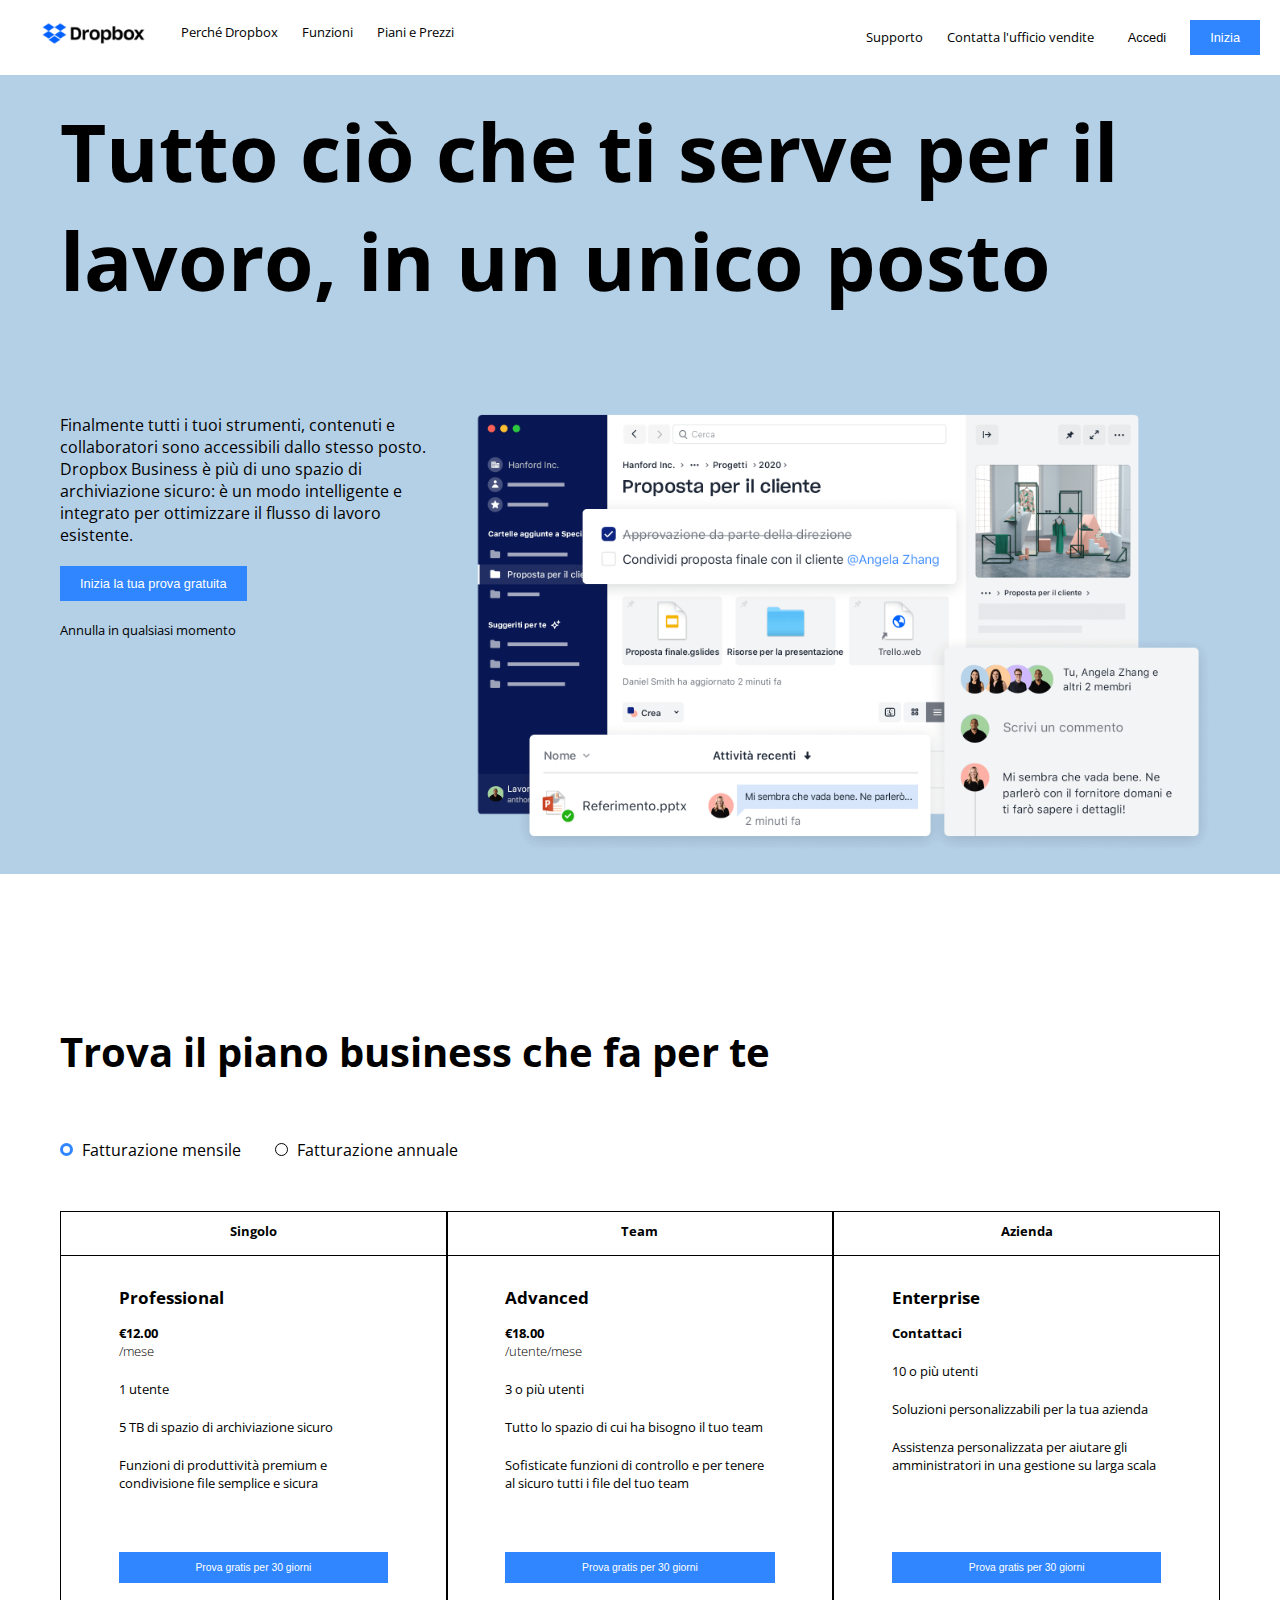
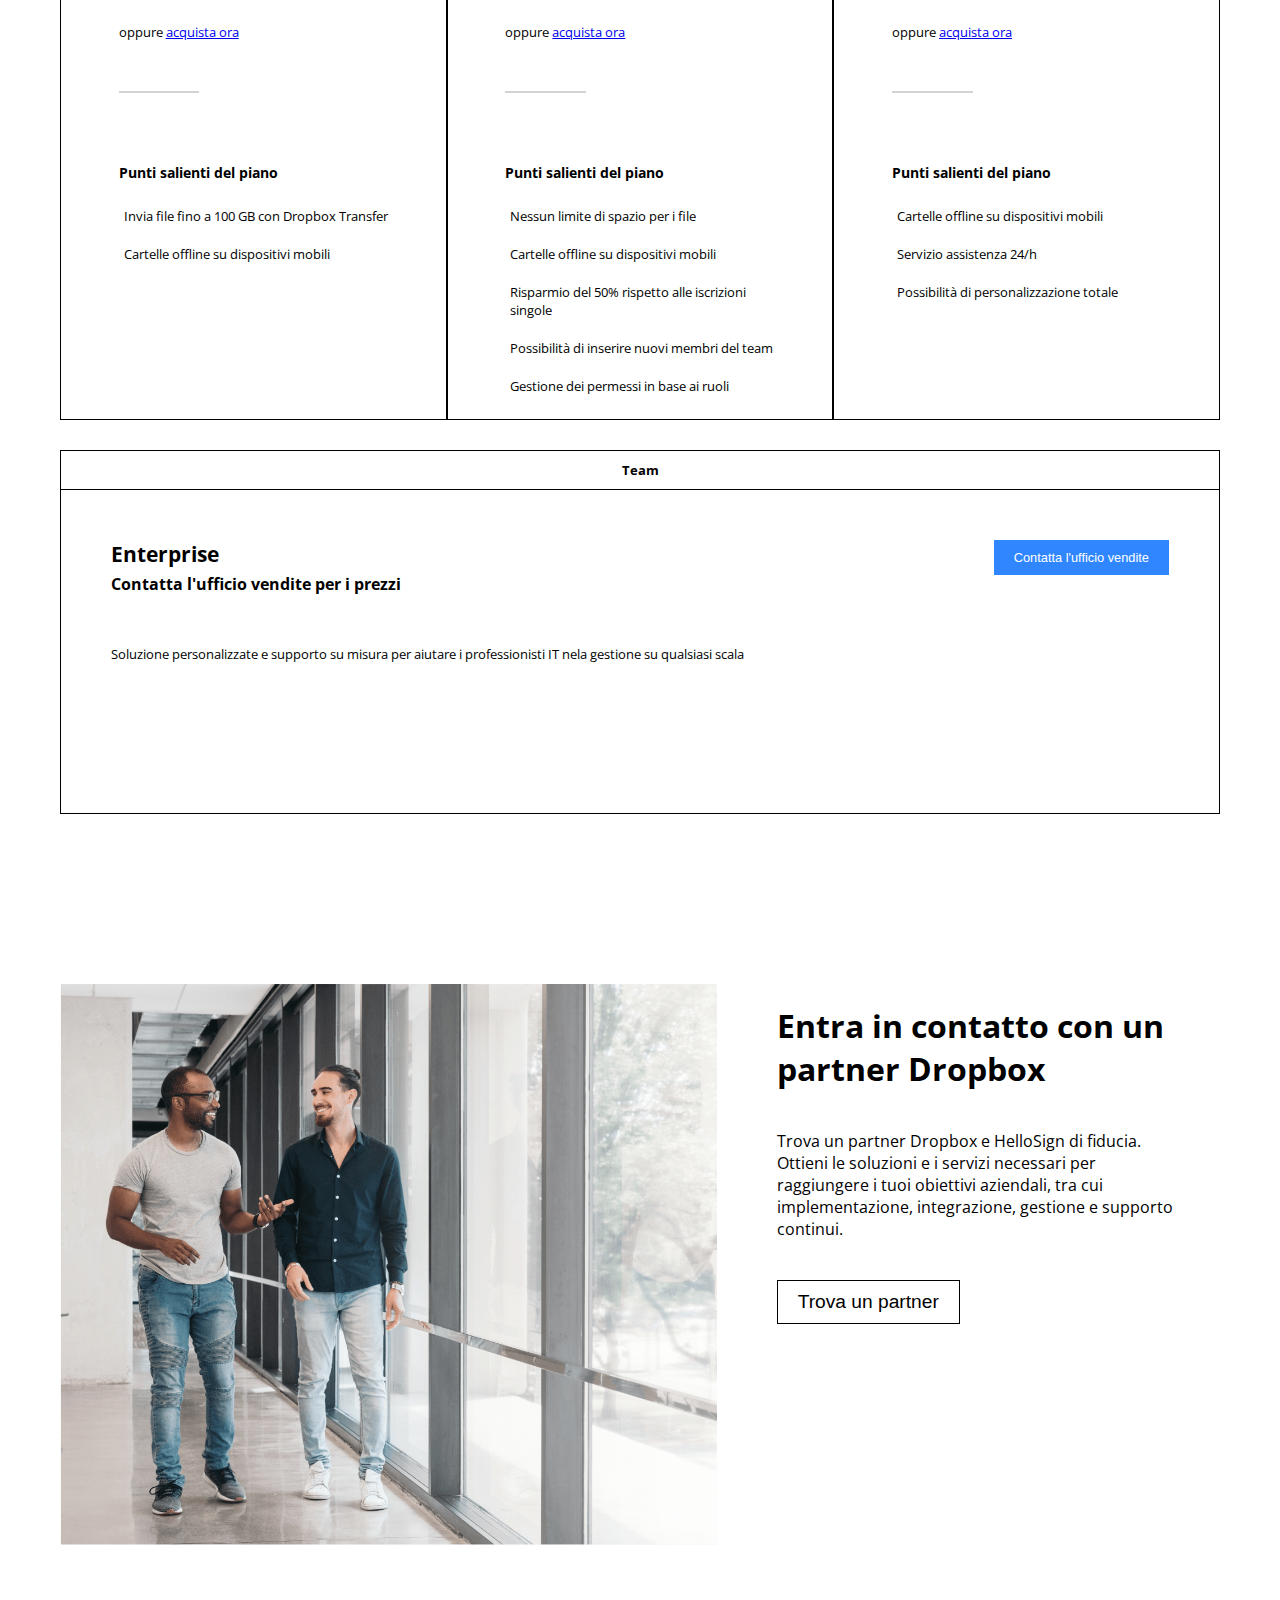
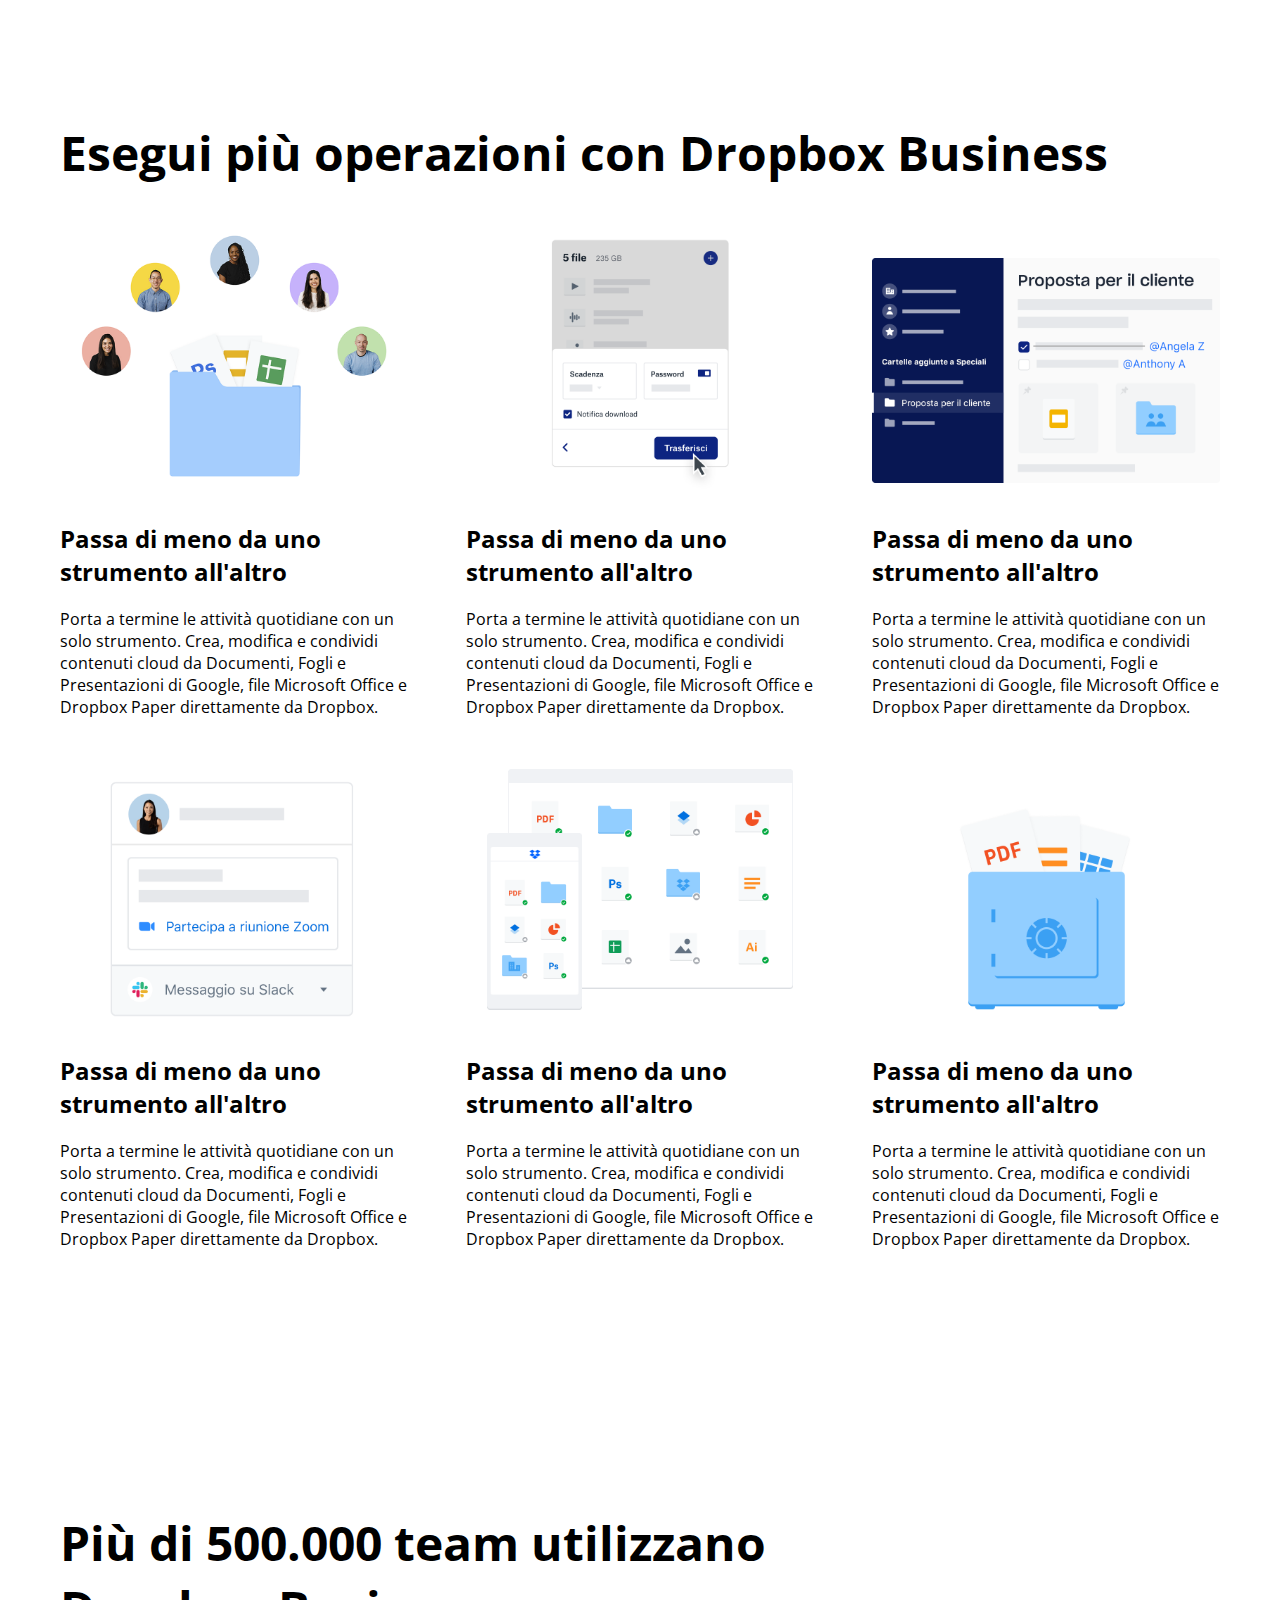
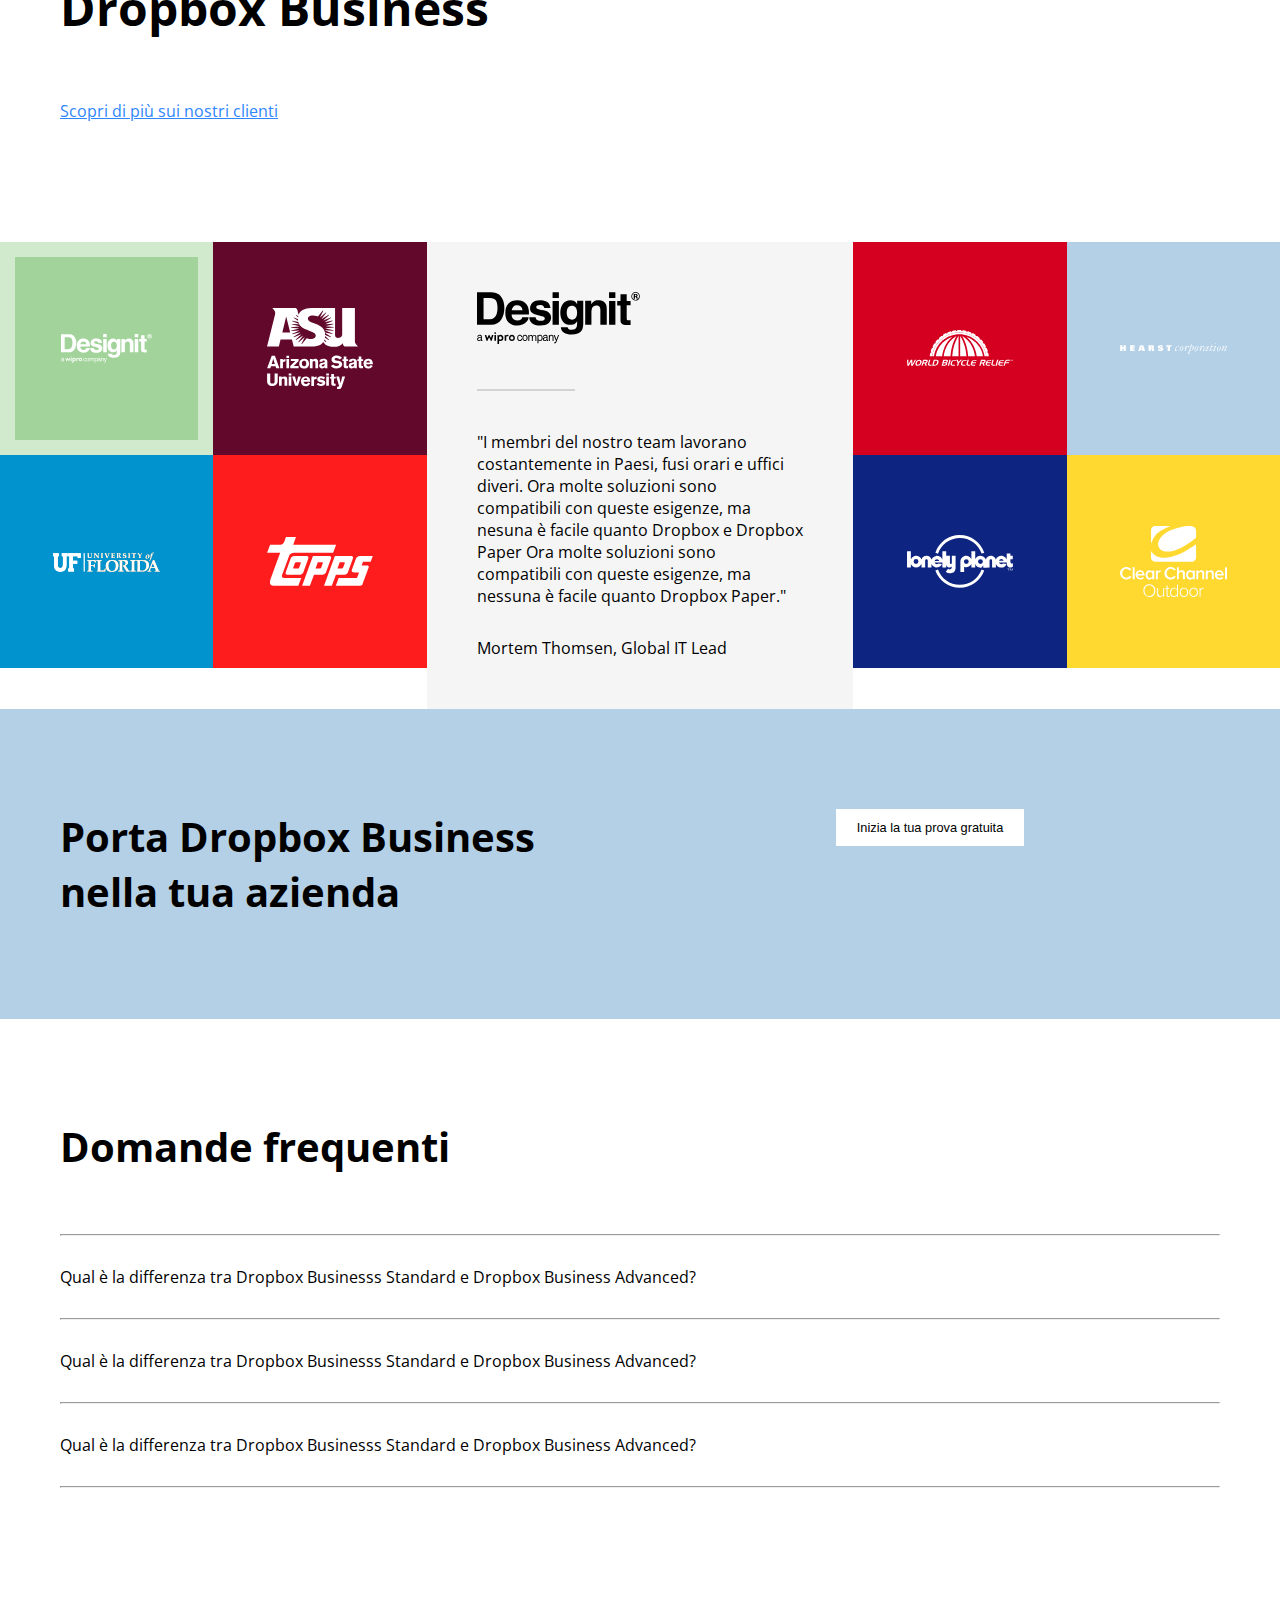
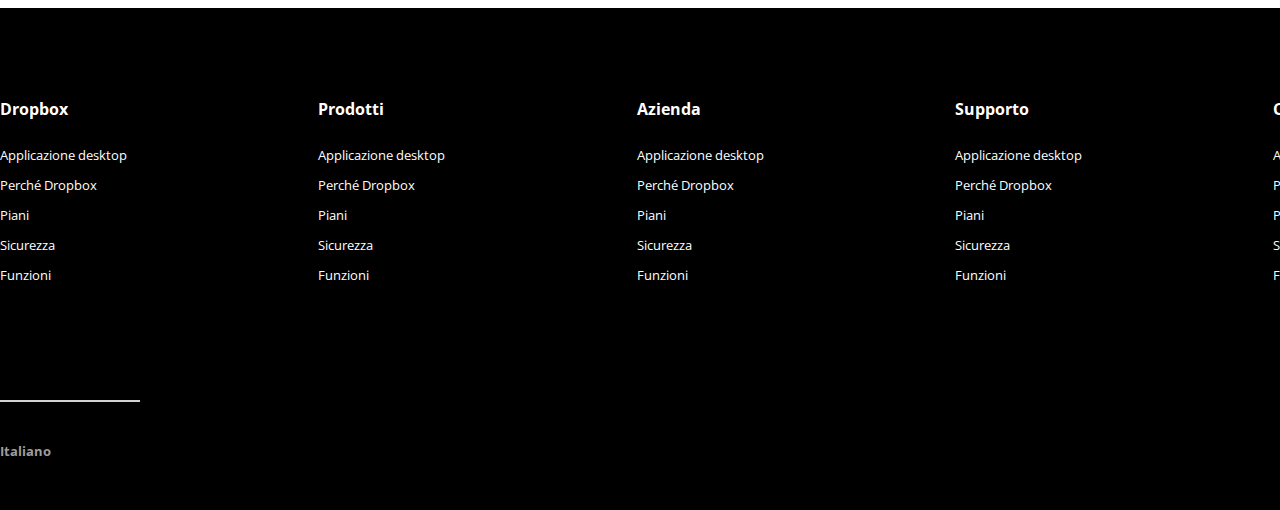
==== index.html @ 1307940e "Correzione 1" ====
<!DOCTYPE html>
<html lang="en">
    <head>
        <meta charset="UTF-8">
        <meta http-equiv="X-UA-Compatible" content="IE=edge">
        <meta name="viewport" content="width=device-width, initial-scale=1.0">
        <title>Dropbox</title>

        <!-- FONT -->
        <link rel="preconnect" href="https://fonts.googleapis.com">
        <link rel="preconnect" href="https://fonts.gstatic.com" crossorigin>
        <link href="https://fonts.googleapis.com/css2?family=Open+Sans:wght@300;400;500;600;700;800&display=swap" rel="stylesheet">
       
        <!-- CSS -->
        <link rel="stylesheet" href="https://cdnjs.cloudflare.com/ajax/libs/font-awesome/6.4.0/css/all.min.css" integrity="sha512-iecdLmaskl7CVkqkXNQ/ZH/XLlvWZOJyj7Yy7tcenmpD1ypASozpmT/E0iPtmFIB46ZmdtAc9eNBvH0H/ZpiBw==" crossorigin="anonymous" referrerpolicy="no-referrer" />
        <link rel="stylesheet" href="css/style.css"> 
        
    </head>

    <body>
        
        <!-- HEADER -->

        <header>

                <div class="my-row">

                    <!-- HEADER FIRST COLUMN -->

                    <div class="col-6">

                        <nav>

                            <ul>

                                <li>

                                    <a href="#">
                                        <img src="img/logo-small.png" alt="Dropbox" id="logo">
                                    </a>

                                </li>

                                <li>

                                    <a href="#">
                                        Perché Dropbox
                                    </a>

                                </li>

                                <li>

                                    <a href="#">
                                        Funzioni
                                    </a>

                                </li>

                                <li>

                                    <a href="#">
                                        Piani e Prezzi
                                    </a>

                                </li>

                            </ul>

                        </nav>

                    </div>

                    <!-- HEADER SECOND COLUMN -->

                    <div class="col-6">

                        <ul>

                            <li>
                                
                                <a href="#">
                                    Supporto
                                </a>

                            </li>

                            <li>

                                <a href="#">
                                    Contatta l'ufficio vendite
                                </a>

                             </li>
                            
                        </ul>

                        <button class="button-white">
                            Accedi
                        </button>

                        <button class="button">
                            Inizia
                        </button>

                    </div>

                </div>

         
        </header>

        <!-- MAIN -->

        <main>

            <!-- JUMBOTRON -->

            <div class="full-width">

                <div class="container">

                    <h1>
                        Tutto ciò che ti serve per il lavoro, in un unico posto
                    </h1>

                    <div class="my-row jumbotron">

                        <div class="col-4">

                            <p class="jumbo-p">
                                Finalmente tutti i tuoi strumenti, contenuti e collaboratori sono accessibili dallo stesso posto. Dropbox Business è più di uno spazio di archiviazione sicuro: è un modo intelligente e integrato per ottimizzare il flusso di lavoro esistente.
                            </p>
                            
                            <button class="button button-small">
                                Inizia la tua prova gratuita
                            </button>

                            <div>
                                Annulla in qualsiasi momento
                            </div>

                            <div class="download-button">
                                <i class="fa-solid fa-arrow-down"></i>
                            </div>

                        </div>

                        <div class="col-8">

                            <img src="img/jumbo.png" alt="Dropbox Business">

                        </div>

                    </div>

                </div>

            </div>


            <!-- BUSINESS PLANS -->

            <div class="container">

                <h2>
                    Trova il piano business che fa per te
                </h2>

                <div class="radio-input">

                    <input type="radio" name="billing" id="monthly" checked="checked">

                    <div class="circle"></div>

                    <label for="monthly">

                        Fatturazione mensile

                    </label>

                    <input type="radio" name="billing" id="yearly">

                    <div class="circle"></div>
                    
                    <label for="yearly">

                        Fatturazione annuale

                    </label>

                </div>

                <!-- FIRST ROW -->

                <div class="my-row business-plans">

                    <div class="col-4">

                        <h4>
                            <i class="fa-solid fa-user"></i>
                            Singolo
                        </h4>

                        <div class="small-container">

                            <h3>
                                Professional
                            </h3>
    
                            <div>
                                <span class="price">
                                   €12.00 
                                </span>
    
                                <span class="plan-billing">
                                    /mese
                                </span>
                            </div>
    
                            <div>
    
                                <i class="fa-solid fa-user"></i>
                                1 utente
    
                            </div>
    
                            <div>
    
                                <i class="fa-solid fa-folder"></i>
                                5 TB di spazio di archiviazione sicuro
    
                            </div>
    
                            <div>
    
                                <i class="fa-solid fa-share-nodes"></i>
                                Funzioni di produttività premium e condivisione file semplice e sicura
    
                            </div>

                        </div class="small-container">
                    </div>

                    <div class="col-4">
        
                        <h4>
                            <i class="fa-solid fa-people-group"></i>
                            Team
                        </h4>

                        <div class="small-container">

                            <h3>
                                Advanced
                            </h3>
    
                            <div>
                                <span class="price">
                                   €18.00 
                                </span>
    
                                <span class="plan-billing">
                                    /utente/mese
                                </span>
                            </div>
    
                            <div>
    
                                <i class="fa-solid fa-people-group"></i>
                                3 o più utenti
    
                            </div>
    
                            <div>
    
                                <i class="fa-solid fa-folder"></i>
                                Tutto lo spazio di cui ha bisogno il tuo team
    
                            </div>
    
                            <div>
    
                                <i class="fa-solid fa-share-nodes"></i>
                                Sofisticate funzioni di controllo e per tenere al sicuro tutti i file del tuo team
    
                            </div>

                        </div>

                    </div>

                     <div class="col-4">
        
                        <h4>
                            <i class="fa-solid fa-building"></i>
                            Azienda
                        </h4>

                        <div class="small-container">

                            <h3>
                                Enterprise
                            </h3>
    
                            <div>
                                <span class="price">
                                   Contattaci
                                </span>

                            </div>
    
                            <div>
    
                                <i class="fa-solid fa-user"></i>
                                10 o più utenti
    
                            </div>
    
                            <div>
    
                                <i class="fa-solid fa-folder"></i>
                                Soluzioni personalizzabili per la tua azienda
    
                            </div>
    
                            <div>
    
                                <i class="fa-solid fa-share-nodes"></i>
                                Assistenza personalizzata per aiutare gli amministratori in una gestione su larga scala
    
                            </div>

                        </div>

                    </div>


                </div>

                <!-- SECOND ROW -->

                <div class="my-row business-plans">

                    <div class="col-4">

                        <div class="small-container">

                            <div class="trial-button">
    
                                <button class="button">
    
                                    Prova gratis per 30 giorni
        
                                </button>
    
                            </div>
    
                            <div>
                                    
                                    oppure
    
                                    <a href="#">
                                        acquista ora
                                    </a>
                                
                            </div>
    
                            <hr>
    
                        </div>

                    </div>

                    <div class="col-4">

                        <div class="small-container">

                            <div class="trial-button">

                                <button class="button">
    
                                    Prova gratis per 30 giorni
        
                                </button>

                            </div>
    
                            <div>
                                    
                                    oppure
    
                                    <a href="#">
                                        acquista ora
                                    </a>
                               
                            </div>
    
                            <hr>

                        </div>

                    </div>

                    <div class="col-4">

                        <div class="small-container">

                            <div class="trial-button">

                                <button class="button">
    
                                    Prova gratis per 30 giorni
        
                                </button>

                            </div>
    
                            <div>
                                    
                                    oppure
    
                                    <a href="#">
                                        acquista ora
                                    </a>
                               
                            </div>
    
                            <hr>

                        </div>

                    </div>

                </div>

                <!-- THIRD ROW -->

                <div class="my-row business-plans">

                    <div class="col-4">

                        <div class="small-container">

                            <h4>
                                Punti salienti del piano
                            </h4>
    
                            <div>
    
                                <i class="fa-solid fa-check"></i>
                                Invia file fino a 100 GB con Dropbox Transfer
    
                            </div>
    
                            <div>
    
                                <i class="fa-solid fa-check"></i>
                                Cartelle offline su dispositivi mobili
    
                            </div>

                        </div>

                    </div>

                    <div class="col-4">

                        <div class="small-container">

                            <h4>
                                Punti salienti del piano
                            </h4>
    
                            <div>
    
                                <i class="fa-solid fa-check"></i>
                                Nessun limite di spazio per i file
    
                            </div>
    
                            <div>
    
                                <i class="fa-solid fa-check"></i>
                                Cartelle offline su dispositivi mobili
    
                            </div>

                            <div>
    
                                <i class="fa-solid fa-check"></i>
                                Risparmio del 50% rispetto alle iscrizioni singole
    
                            </div>
    
                            <div>
    
                                <i class="fa-solid fa-check"></i>
                                Possibilità di inserire nuovi membri del team
    
                            </div>
    
                            <div>
    
                                <i class="fa-solid fa-check"></i>
                                Gestione dei permessi in base ai ruoli
    
                            </div>

                        </div>

                    </div>

                    <div class="col-4">

                        <div class="small-container">

                            <h4>
                                Punti salienti del piano
                            </h4>
    
                            <div>
    
                                <i class="fa-solid fa-check"></i>
                                Cartelle offline su dispositivi mobili
    
                            </div>
    
                            <div>
    
                                <i class="fa-solid fa-check"></i>
                                Servizio assistenza 24/h
    
                            </div>

                            <div>
    
                                <i class="fa-solid fa-check"></i>
                                Possibilità di personalizzazione totale
    
                            </div>

                        </div>

                    </div>

                </div>


                <!-- CONTACT US -->

                <div class="contact">

                    <h4>

                        <i class="fa-solid fa-building"></i>
                        Team

                    </h4>
    
                    <div class="my-row">
    
                        <div class="col-8">
                            
                            <h3>

                                Enterprise

                            </h3>

                            <div>

                                Contatta l'ufficio vendite per i prezzi

                            </div>

                           <p>

                            Soluzione personalizzate e supporto su misura per aiutare i professionisti IT nela gestione su qualsiasi scala

                           </p>


                        </div>
    
                        <div class="col-4">
    
                            <button class="button">

                                Contatta l'ufficio vendite

                            </button>

                        </div>
    
                    </div>

                </div>

                <!-- PARTNER -->

                <div class="partner my-row">

                    <div class="col-7">
                        
                        <img src="img/partner.png" alt="Partner">

                    </div>

                    <div class="col-5">

                        <h3>

                            Entra in contatto con un partner Dropbox

                        </h3>

                        <p>

                            Trova un partner Dropbox e HelloSign di fiducia. Ottieni le soluzioni e i servizi necessari per raggiungere i tuoi obiettivi aziendali, tra cui implementazione, integrazione, gestione e supporto continui.

                        </p>

                        <div>

                            <button class="button-white">

                                Trova un partner
    
                            </button>

                        </div>
                    </div>

                </div>

                <!-- DROPBOX BUSINESS -->

                <h2 class="dp-bsn-title">
                    Esegui più operazioni con Dropbox Business
                </h2>
                
                <div class="my-row dp-bsn">
                    
                    <div class="col-4">

                        <img src="img/business-feature-switching-tools.png" alt="Business1">

                        <h3>
                            Passa di meno da uno strumento all'altro
                        </h3>

                        <p>
                            Porta a termine le attività quotidiane con un solo strumento. Crea, modifica e condividi contenuti cloud da Documenti, Fogli e Presentazioni di Google, file Microsoft Office e Dropbox Paper direttamente da Dropbox.
                        </p>

                    </div>


                    <div class="col-4">

                        <img src="img/business-feature-send-files-it.png" alt="Business2">

                        <h3>
                            Passa di meno da uno strumento all'altro
                        </h3>

                        <p>
                            Porta a termine le attività quotidiane con un solo strumento. Crea, modifica e condividi contenuti cloud da Documenti, Fogli e Presentazioni di Google, file Microsoft Office e Dropbox Paper direttamente da Dropbox.
                        </p>

                    </div>
                    
                    <div class="col-4">

                        <img src="img/business-feature-coordinate-it.png" alt="Business1">

                        <h3>
                            Passa di meno da uno strumento all'altro
                        </h3>

                        <p>
                            Porta a termine le attività quotidiane con un solo strumento. Crea, modifica e condividi contenuti cloud da Documenti, Fogli e Presentazioni di Google, file Microsoft Office e Dropbox Paper direttamente da Dropbox.
                        </p>

                    </div>


                    <div class="col-4">

                        <img src="img/business-feature-integrations-it.png" alt="Business2">

                        <h3>
                            Passa di meno da uno strumento all'altro
                        </h3>

                        <p>
                            Porta a termine le attività quotidiane con un solo strumento. Crea, modifica e condividi contenuti cloud da Documenti, Fogli e Presentazioni di Google, file Microsoft Office e Dropbox Paper direttamente da Dropbox.
                        </p>

                    </div>
                    
                    <div class="col-4">

                        <img src="img/business-feature-multi-device.png" alt="Business1">

                        <h3>
                            Passa di meno da uno strumento all'altro
                        </h3>

                        <p>
                            Porta a termine le attività quotidiane con un solo strumento. Crea, modifica e condividi contenuti cloud da Documenti, Fogli e Presentazioni di Google, file Microsoft Office e Dropbox Paper direttamente da Dropbox.
                        </p>

                    </div>


                    <div class="col-4">

                        <img src="img/business-feature-security.png" alt="Business2">

                        <h3>
                            Passa di meno da uno strumento all'altro
                        </h3>

                        <p>
                            Porta a termine le attività quotidiane con un solo strumento. Crea, modifica e condividi contenuti cloud da Documenti, Fogli e Presentazioni di Google, file Microsoft Office e Dropbox Paper direttamente da Dropbox.
                        </p>

                    </div>



                </div>


                <!-- DROPBOX BUSINESS -->

                <div class="col-8">

                    <h2>
                        Più di 500.000 team utilizzano Dropbox Business
                    </h2>
    
                    <a href="#"> 
                        Scopri di più sui nostri clienti
                    </a>

                </div>

                

            </div>

            <!-- PARTNER COMPANIES -->

            <div class="full-width">

                <div class="my-row companies">

                    <div class="col-4">

                        <div class="my-row">

                            <div class="col-6">
                                <img src="img/designit.svg" alt="Designit">
                            </div>
    
                            <div class="col-6">
                                <img src="img/arizona_state_university.svg" alt="Asu">
                            </div>
    
                            <div class="col-6">
                                <img src="img/university_of_florida.svg" alt="UF">
                            </div>
    
                            <div class="col-6">
                                <img src="img/topps.svg" alt="Topps">
                            </div>

                        </div>

                    </div>

                    <div class="col-4">

                        <img src="img/designit.svg" alt="Designit">

                        <hr>

                        <p>
                            "I membri del nostro team lavorano costantemente in Paesi, fusi orari e uffici diveri. Ora molte soluzioni sono compatibili con queste esigenze, ma nesuna è facile quanto Dropbox e Dropbox Paper Ora molte soluzioni sono compatibili con queste esigenze, ma nessuna è facile quanto Dropbox Paper."
                        </p>

                        <div>
                            Mortem Thomsen, Global IT Lead
                        </div>

                    </div>

                    <div class="col-4">

                        <div class="my-row">

                            <div class="col-6">
                                <img src="img/world_bicycle_relief.svg" alt="Designit">
                            </div>
    
                            <div class="col-6">
                                <img src="img/hearst_corp.svg" alt="Asu">
                            </div>
    
                            <div class="col-6">
                                <img src="img/lonely_planet.svg" alt="UF">
                            </div>
    
                            <div class="col-6">
                                <img src="img/clear_channel.svg" alt="Topps">
                            </div>

                        </div>

                    </div>

                    

                </div>
            </div>

            <!-- FREE TRIAL -->

            <div class="full-width  trial">

                <div class="container">

                    <div class="my-row">

                        <div class="col-6">

                            <h3>

                                Porta Dropbox Business nella tua azienda

                            </h3>

                        </div>

                        <div class="col-6">

                            <button class="button">

                                Inizia la tua prova gratuita

                            </button>

                        </div>

                    </div>

                </div>

            </div>

            <!-- FAQ -->

            <div class="container faq">

                <h2>
                    Domande frequenti
                </h2>


                <div>

                    <hr>

                    Qual è la differenza tra Dropbox Businesss Standard e Dropbox Business Advanced?

                    <span> 

                        <i class="fa-sharp fa-solid fa-chevron-down"></i>

                    </span>
                </div>

                   
                <div>

                    <hr>

                    Qual è la differenza tra Dropbox Businesss Standard e Dropbox Business Advanced?

                    <span> 

                        <i class="fa-sharp fa-solid fa-chevron-down"></i>

                    </span>
                    

                </div>                  

                <div>

                    <hr>

                    Qual è la differenza tra Dropbox Businesss Standard e Dropbox Business Advanced?

                    <span> 

                        <i class="fa-sharp fa-solid fa-chevron-down"></i>

                    </span>
                    
                    <hr>

                </div>

            </div>

        </main>

        <!-- FOOTER -->

        <footer>

            <div class="full-width">
            
                <div class="big-container">

                    <!-- FOOTER NAVIGATION -->

                    <div class="my-row">
    
                        <div class="footer-col">
                            
                            <h4>

                                Dropbox

                            </h4>

                            <ul>

                                <li>

                                    Applicazione desktop

                                </li>

                                <li>

                                    Perché Dropbox

                                </li>

                                <li>

                                    Piani

                                </li>

                                <li>

                                    Sicurezza

                                </li>

                                <li>

                                    Funzioni

                                </li>

                            </ul>

                        </div>

                        <div class="footer-col">
    
                            <h4>

                                Prodotti

                            </h4>

                            <ul>

                                <li>

                                    Applicazione desktop

                                </li>

                                <li>

                                    Perché Dropbox

                                </li>

                                <li>

                                    Piani

                                </li>

                                <li>

                                    Sicurezza

                                </li>

                                <li>

                                    Funzioni

                                </li>

                            </ul>


                        </div>

                        <div class="footer-col">
    
                            <h4>

                                Azienda

                            </h4>

                            <ul>

                                <li>

                                    Applicazione desktop

                                </li>

                                <li>

                                    Perché Dropbox

                                </li>

                                <li>

                                    Piani

                                </li>

                                <li>

                                    Sicurezza

                                </li>

                                <li>

                                    Funzioni

                                </li>

                            </ul>


                        </div>

                        <div class="footer-col">
    
                            <h4>

                                Supporto

                            </h4>

                            <ul>

                                <li>

                                    Applicazione desktop

                                </li>

                                <li>

                                    Perché Dropbox

                                </li>

                                <li>

                                    Piani

                                </li>

                                <li>

                                    Sicurezza

                                </li>

                                <li>

                                    Funzioni

                                </li>

                            </ul>


                        </div>

                        <div class="footer-col">
    
                            <h4>

                                Community

                            </h4>

                            <ul>

                                <li>

                                    Applicazione desktop

                                </li>

                                <li>

                                    Perché Dropbox

                                </li>

                                <li>

                                    Piani

                                </li>

                                <li>

                                    Sicurezza

                                </li>

                                <li>

                                    Funzioni

                                </li>

                            </ul>


                        </div>
    
                    </div>
    
                   <div class="tail">

                        <hr>

                        <h4>
                            <i class="fa-solid fa-earth-americas"></i>
                            Italiano
                            <i class="fa-solid fa-caret-up"></i>
                        </h4>

                   </div>

                </div>
    

            </div>

        </footer>


    </body>

</html>
---- css/style.css ----
/* 
    RESET
*/

*{
    margin: 0;
    padding: 0;
    box-sizing: border-box;
}

/* 
    GENERAL
*/

body{
    font-family: 'Open Sans', sans-serif;
}

.container{
    width: 1200px;
    margin: 0 auto;
}

.small-container{
    width: 70%;
    margin: 0 auto;
}

.big-container{
    width: 1400px;
    margin: 0 auto;
}

.my-row{
    display: flex;
    flex-wrap: wrap;
}

.col-4{
    width: calc((100% / 12) * 4)
}

.col-5{
    width: calc((100% / 12) * 5)
}

.col-6{
    width: calc((100% / 12) * 6)
}

.col-7{
    width: calc((100% / 12) * 7)
}

.col-8{
    width: calc((100% / 12) * 8)
}

.circle{
    border: 1px solid black;
    width: 13px;
    height: 13px;
    border-radius: 50%;
    display: inline-block;
    margin-right: 5px;
}

.button{
    background-color: #2F86FF;
    border: none;
    color: white;
    padding: 10px 20px;
    font-size: 0.8em;
    cursor: pointer;
}

.button-small{
    background-color: #2F86FF;
    border: none;
    color: white;
    padding: 5px 10px;
    font-size: 0.8em;
    cursor: pointer;
}

.button:hover{
    background-color: #80b4fd;
}

.button-white{
    background-color: transparent;
    border: none;
    color: black;
    padding: 10px 20px;
    font-size: 0.8em;
    cursor: pointer;
}

.button-white-small{
    background-color: transparent;
    border: none;
    color: black;
    padding: 5px 10px;
    font-size: 0.8em;
    cursor: pointer;
}

.button-white:hover{
    background-color: rgb(238, 235, 235);
}

.download-button{
    background-color: transparent;
    border: none;
    cursor: pointer;
    display: inline-block;
    padding: 15px;
}

.download-button:hover{
    background-color: rgb(238, 235, 235);
    border-radius: 20px;
}

/* 
    HEADER
*/

header{
    width: 100%;
    position: sticky;
    top: 0;
    z-index: 999;
    background-color: white;
    border-bottom: 1px solid #B4D0E7;
}

header .my-row > div{
    padding: 20px;
}

header .my-row > div:nth-child(2){
    text-align: right;
}

header #logo{
    transform: scale(0.8);
    vertical-align: middle;
}

header nav,
header ul{
    display: inline-block;
}

header li{
    display: inline-block;
    padding: 0 10px;
}

header li a{
    color:black;
    text-decoration: none;
    font-size: 0.8em;
}

header li a:hover{
    color:#2F86FF;
}


/* 
    MAIN
*/

main h1{
    font-size: 5em;
}

main img{
    width: 100%;
}

main .container{
    padding: 20px;
}

/* JUMBOTRON */

.jumbotron{
    position: relative;
    top: 100px;
}

main .full-width:first-of-type{
    background-color: #B4D0E7;
    margin-bottom: 100px;
}

main .full-width:first-of-type button{
    display: block;
    margin: 20px 0;
    padding: 10px 20px;
}

main .full-width:first-of-type i{
   font-size: 3em;
}

main .button.button-small + div{
    font-size: 0.8em;
    margin-bottom: 50px;
}
/* BUSINESS PLANS */

main h2:first-of-type{
    font-size: 2.5em;
    padding: 30px 30px 30px 0;
    margin-bottom: 30px;
}

main .radio-input{
    margin-bottom: 50px;
}

main .radio-input input{
    display: none;
}

main .radio-input label{
    cursor: pointer;
}

main .radio-input label:first-of-type{
    margin-right: 30px;
}

main .radio-input #monthly:checked ~ .circle:first-of-type{
    border: 3px solid #2F86FF;
}

main .radio-input #yearly:checked ~ .circle:last-of-type{
    border: 3px solid #2F86FF;
}

main .business-plans .col-4{
    border-left: 1px solid black;
    border-right: 1px solid black;
}

main .business-plans:nth-of-type(4){
    border-bottom: 1px solid black;
    margin-bottom: 30px;
}
main .business-plans .col-4 > h4{
    text-align: center;
    border-top: 1px solid black;
    border-bottom: 1px solid black;
    padding: 5px;
    font-size: 0.8em;
    width: 100%;
}

main .business-plans h3{
    padding: 20px 20px 5px 0;
}

main .business-plans  div > div{
    padding: 10px 0;
    font-size: 0.9em;
}

main .business-plans  div .price{
    display: block;
    font-weight: 700;
}

main .business-plans  div .plan-billing{
    font-weight: 100;
}

main .business-plans  div .trial-button{
    padding: 30px 0;
}

main .business-plans  div .trial-button button{
    width: 100%;
}

main .business-plans div hr{
    width: 30%;
    margin: 40px 0;
    border: 1px solid lightgray;
}

main .business-plans h4:last-of-type{
    padding: 10px 0 15px 0;
}

main .business-plans .fa-check{
    color: #2F86FF;
    float: left;
    clear:both;
    height: 40px;
    margin-right: 5px;
    line-height: 20px;
}

/* CONTACT US */

main .contact{
    border: 1px solid black;
    margin-bottom: 150px;
}

main .contact > h4{
    width: 100%;
    padding: 10px;
    font-size: 0.8em;
    text-align: center;
    border-bottom: 1px solid black;
}

main .contact .col-8{
   padding: 50px;
}

main .contact .col-4{
   padding: 50px;
   text-align: right;
}

main .contact .col-8 h3{
    padding-bottom: 5px; 
    font-size: 1.3em;
}

main .contact .col-8 h3 + div{
    font-weight: 700;
    margin-bottom: 50px;
}

.contact .col-8 p{
    font-size: 0.8em;
}

/* PARTNER */

main .partner{
    margin-bottom: 150px;
}

main .partner .col-7{
    padding: 20px 20px 20px 0;
}

main .partner .col-5{
    padding: 20px;
}

main .partner .col-5 h3{
    padding: 20px;
    font-size: 2em;
}

main .partner .col-5 p{
    padding: 20px;
}

main .partner .col-5 div{
    padding: 20px;
}

main .partner .col-5 div button{
    border: 1px solid black;
    font-size: 1.2em;
}

/* DROPBOX BUSINESS */

main .dp-bsn{
    margin-bottom: 200px;
    justify-content: space-between;
}

main .dp-bsn-title{
    font-size: 3em;
    padding-bottom: 30px;
}

main .dp-bsn .col-4{
    width: calc((90% / 12) * 4);
}

main .dp-bsn .col-4 h3{
    padding: 20px 0;
    font-size: 1.5em;
}

main .dp-bsn .col-4 p{
    margin-bottom: 30px;
}

main .col-8{
    margin-bottom: 100px;
}

main .col-8 > h2{
    font-size: 3em;
}

main .col-8 > a{
    color: #2F86FF; 
}

main .col-8 > a:visited{
    color: #2F86FF; 
}


/* PARTNER COMPANIES */


main .companies .col-4 .my-row .col-6{
    height: calc(100vw / 6);
    position: relative;
}

main .companies .col-4 .my-row .col-6 img{
    filter: invert(1);
    width: 50%;
    position: absolute;
    left: 0;
    right: 0;
    top: 0;
    bottom: 0;
    margin: auto;
}

main .companies .col-4:first-of-type .my-row .col-6:first-of-type{
    border: 15px solid #D1E9CD;
    background-color: #A2D39B;
}

main .companies .col-4:first-of-type .my-row .col-6:nth-of-type(2){
    background-color: #61082B;
}

main .companies .col-4:first-of-type .my-row .col-6:nth-of-type(3){
    background-color: #0093CE;
}

main .companies .col-4:first-of-type .my-row .col-6:nth-of-type(4){
    background-color: #FF1C1C;
}

main .companies .col-4:last-of-type .my-row .col-6:first-of-type{
    background-color: #D5001F;
}

main .companies .col-4:last-of-type .my-row .col-6:nth-of-type(2){
    background-color: #B4D0E7;
}

main .companies .col-4:last-of-type .my-row .col-6:nth-of-type(3){
    background-color: #0D2481;
}

main .companies .col-4:last-of-type .my-row .col-6:nth-of-type(4){
    background-color: #FFD830;
}

main .companies .col-4:nth-of-type(2){
    padding: 50px;
    background-color: #F5F5F5;
}

main .companies .col-4:nth-of-type(2) img{
    width: 50%;
}

main .companies .col-4:nth-of-type(2) hr{
    width: 30%;
    margin: 40px 0;
    border: 1px solid lightgray;
}

main .companies .col-4:nth-of-type(2) p{
margin-bottom: 30px;
}

/* FREE TRIAL */

main .trial{
    background-color: #B4D0E7;
}

main .trial .col-6{
    padding: 30px 0;
}

main .trial .col-6:last-of-type{
    text-align: center;

}

main .trial .col-6 h3{
    font-size: 2.5em;
    margin: 50px 0;
}

main .trial .col-6 button{
    margin: 50px 0;
    color: black;
    background-color: #FFFFFF;
    border: 1px solid white;
}

main .trial .col-6 button:hover{
    border: 1px solid black;
}

/* FAQ */

main .faq h2{
    margin-top: 50px;
}

main .faq hr{
    margin: 30px 0;
}

main .faq div:last-of-type hr:last-of-type{
    margin-top: 30px;
    margin-bottom: 100px;
}

main .faq span{
    float: right;
    margin-right: 30px;
    font-size: 0.8em;
    cursor: pointer;
}

/* 
    FOOTER
*/

footer{
    color: white;
}

footer .full-width{
    background-color: #000000;
}

footer .full-width .my-row{
    justify-content: space-between;
}

footer .footer-col{
    width: auto;
    padding: 70px 0;
}

footer .footer-col h4{
    padding: 20px 0;
    cursor: pointer;
}

footer .footer-col li{
    list-style: none;
    font-size: 0.8em;
    line-height: 30px; 
    cursor: pointer;
}
footer .footer-col h4:hover,
footer .footer-col li:hover{
    text-decoration: underline;
}

footer .tail hr{
    width: 10%;
    margin: 40px 0;
    border: 1px solid lightgray;
}

footer .tail h4{
    color: rgb(158, 156, 156);
    padding-bottom: 50px;
    font-size: 0.8em;
    cursor: pointer;
}

footer .tail h4:hover{
    text-decoration: underline;
}
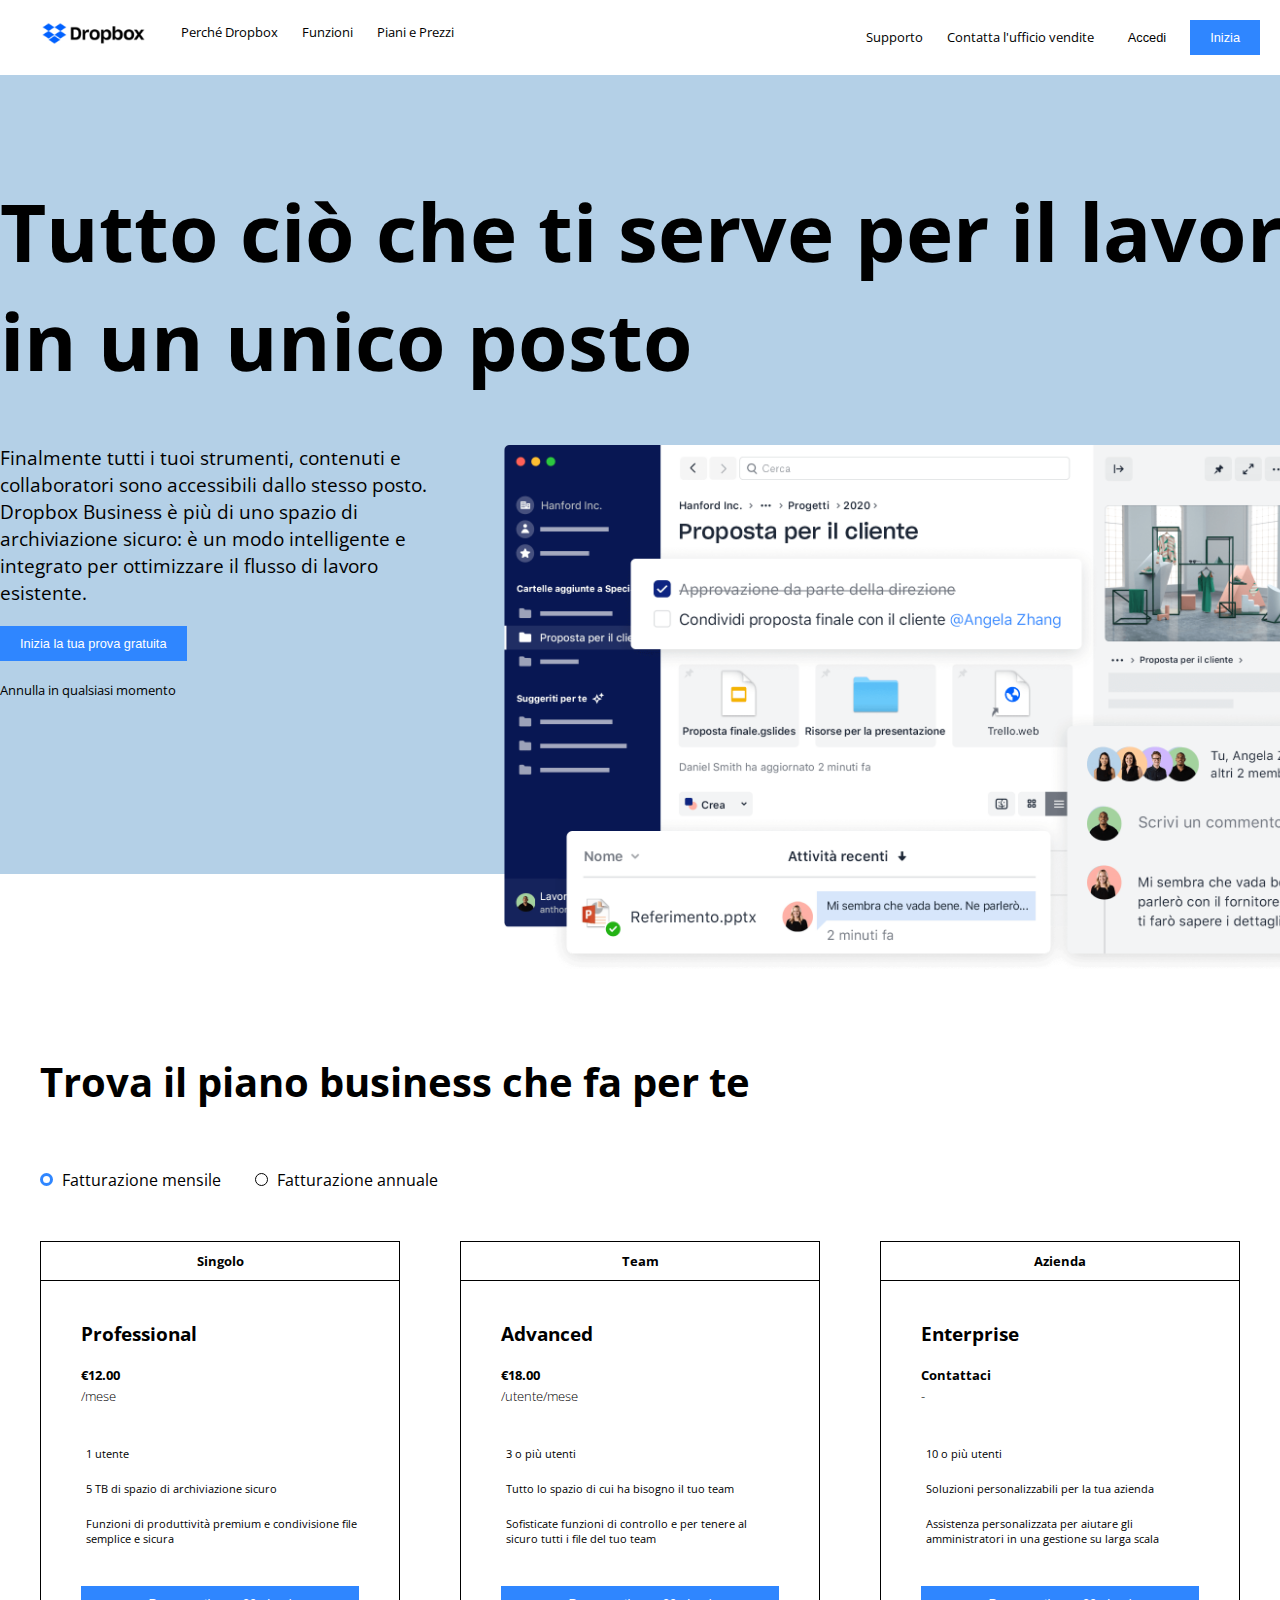
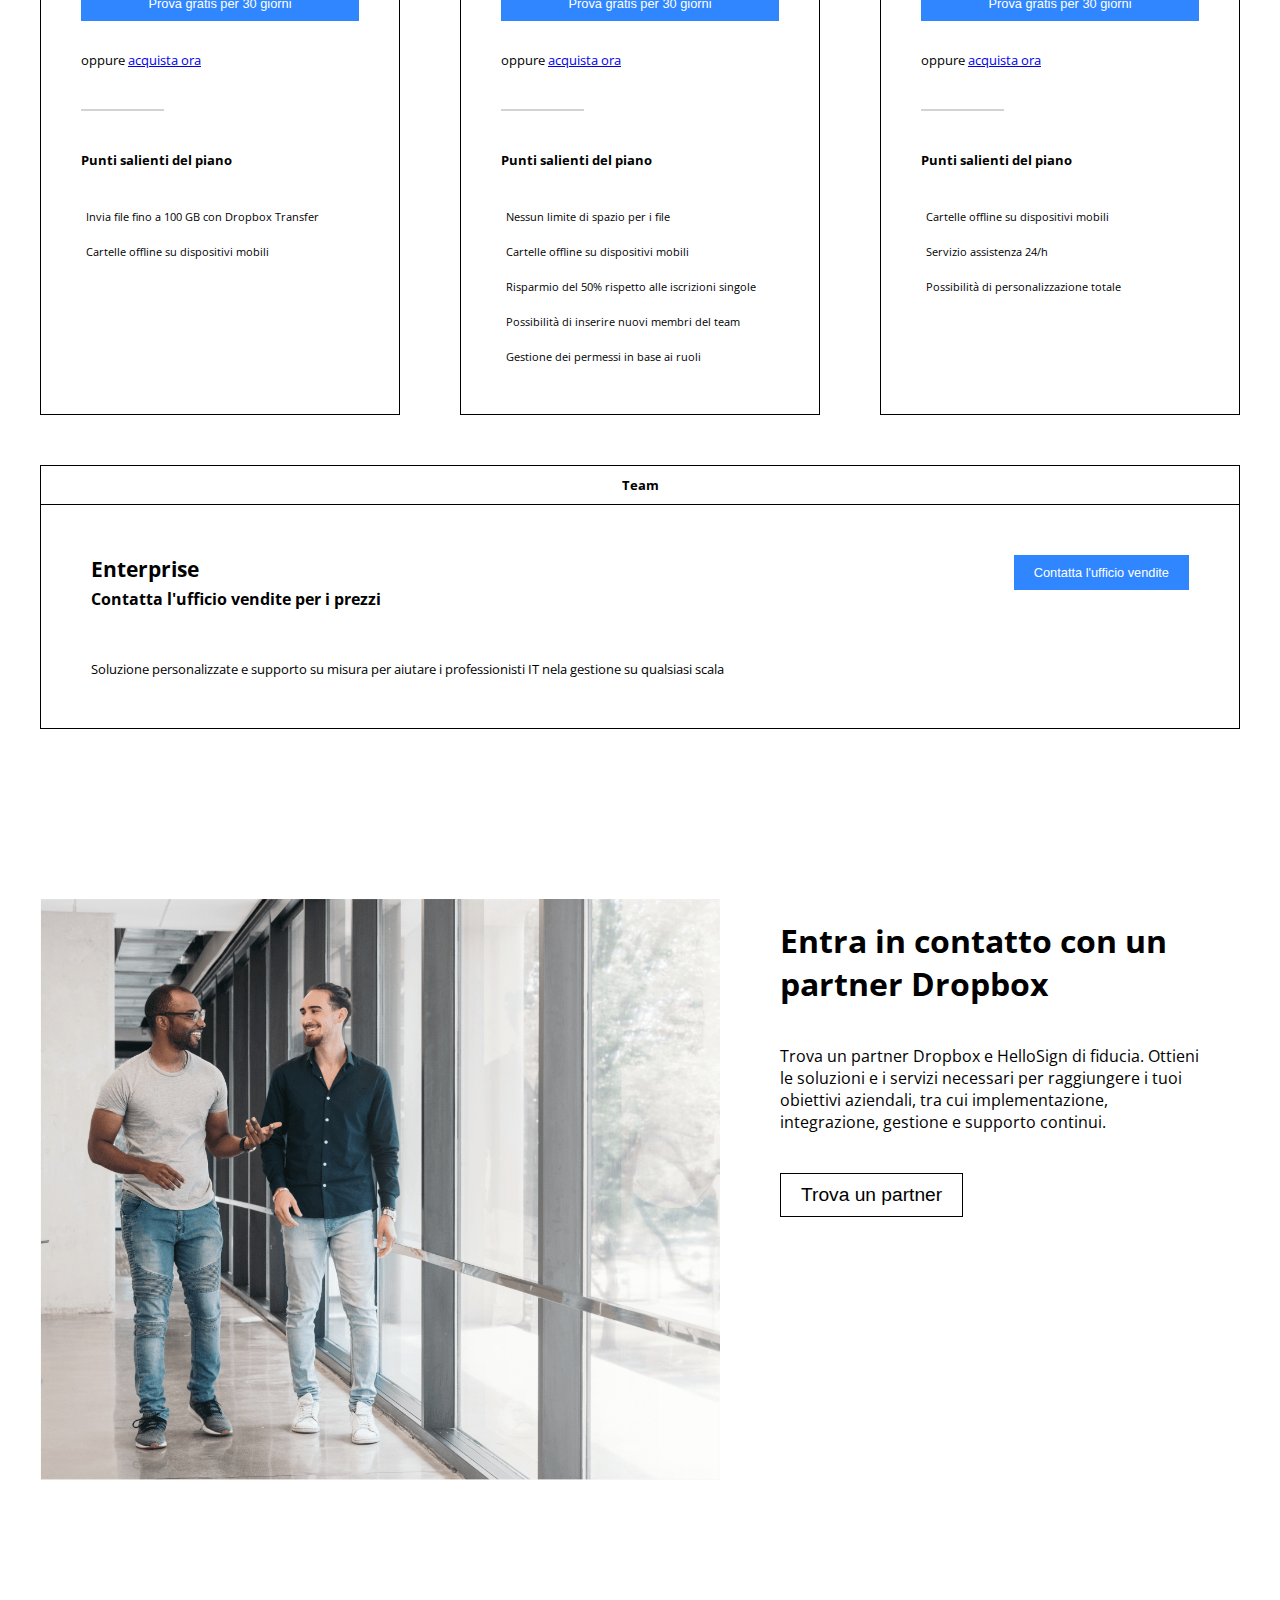
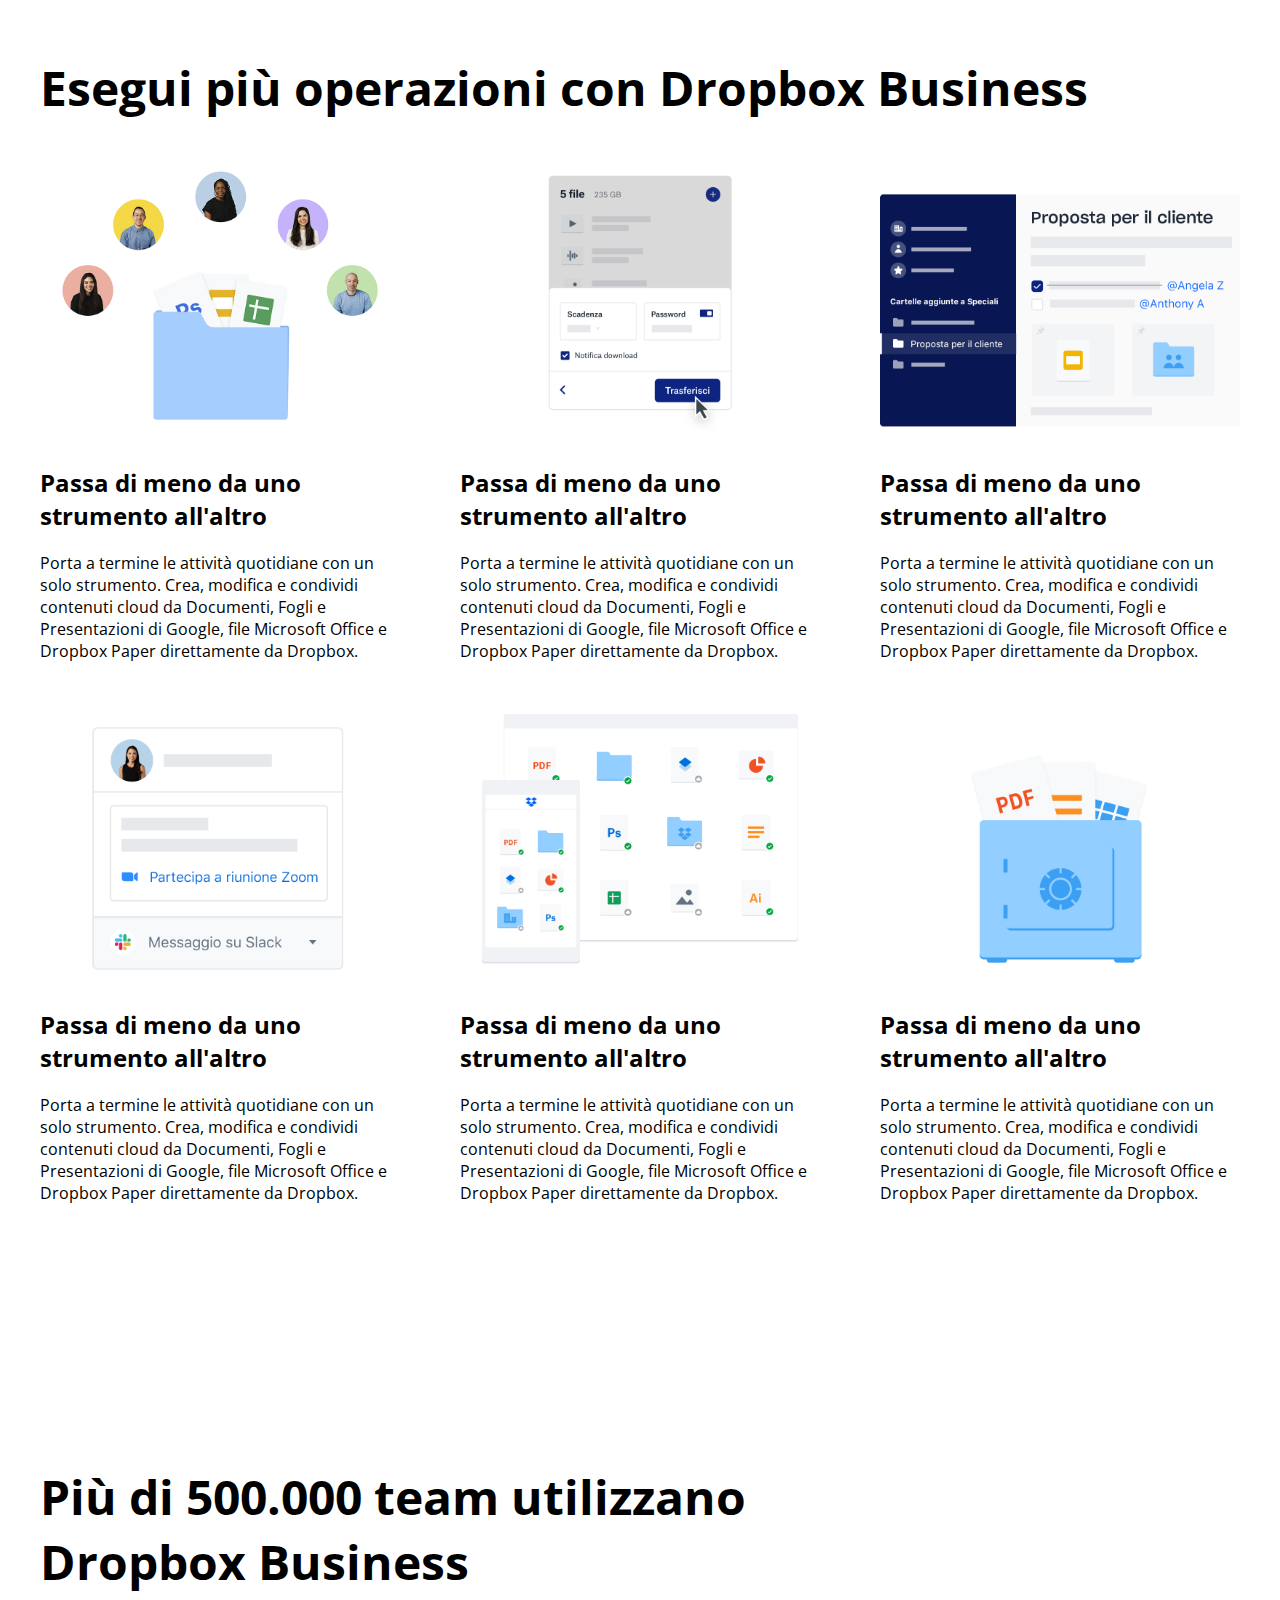
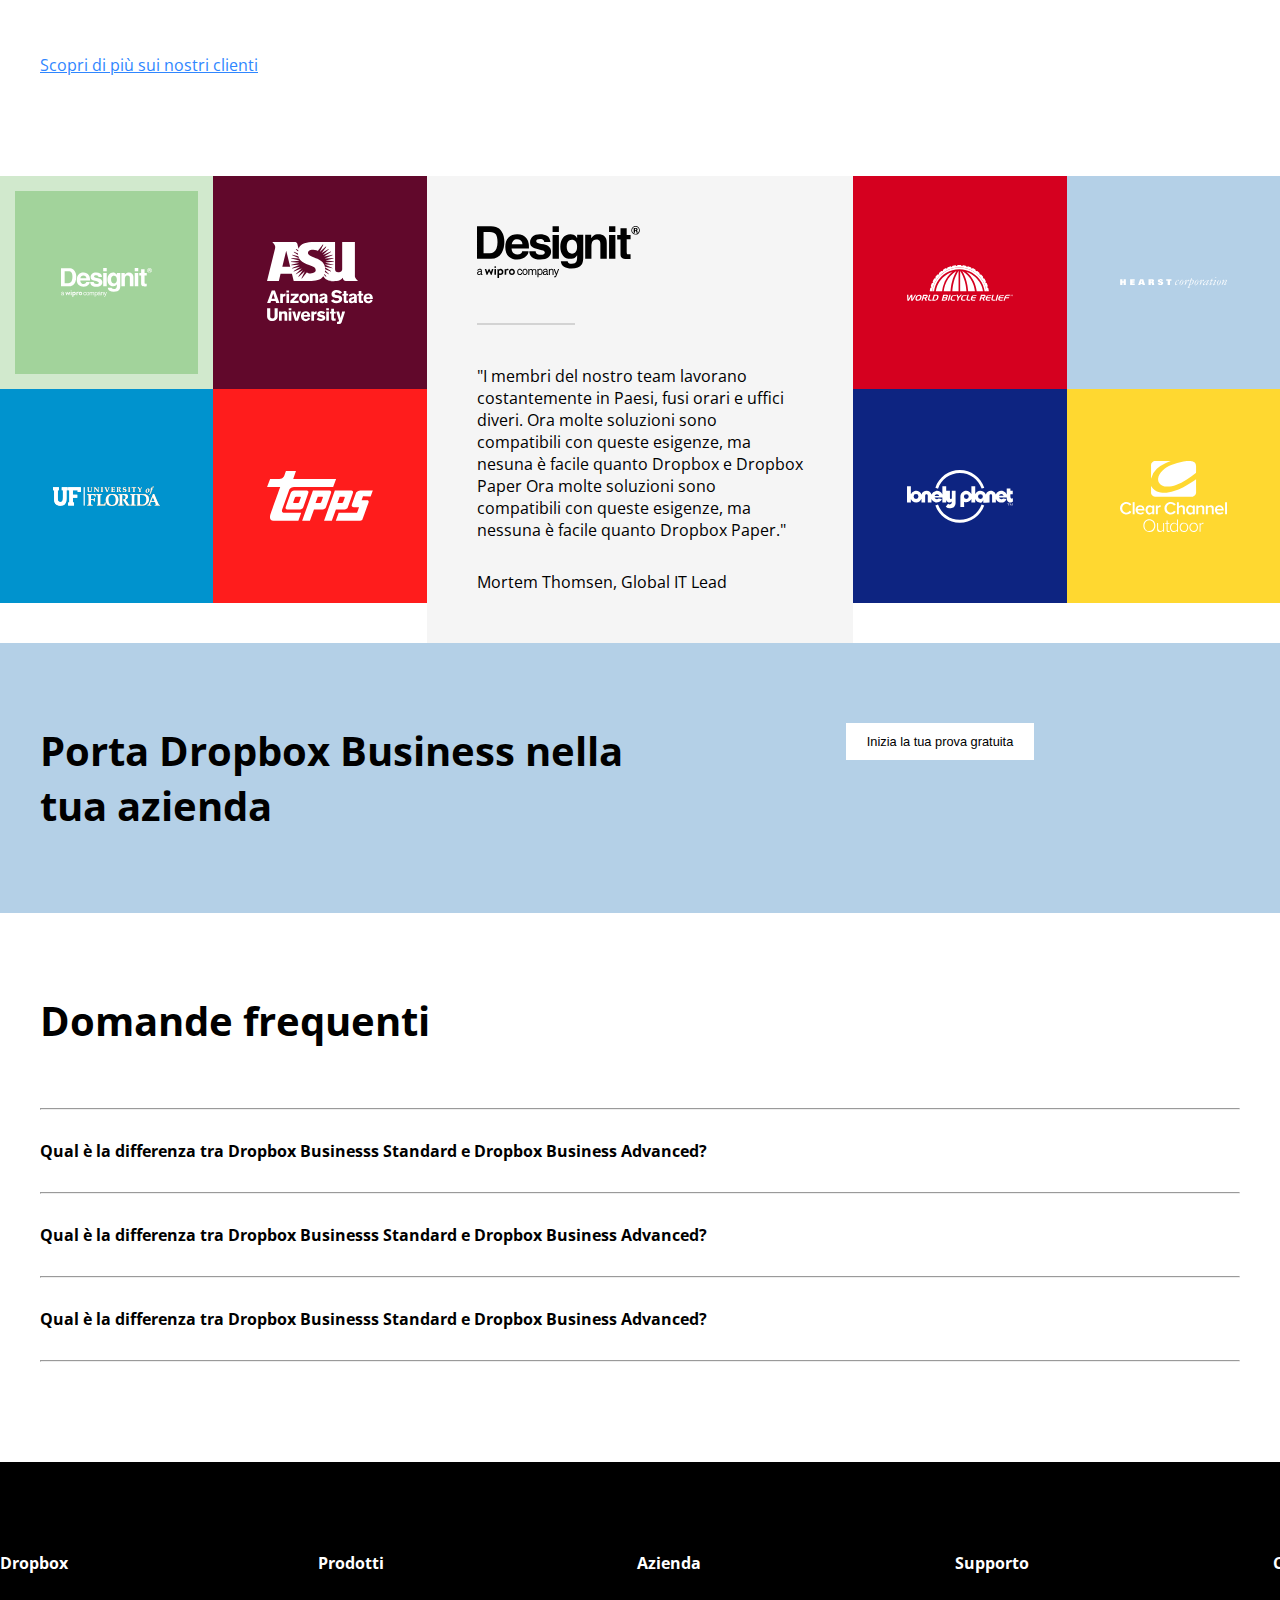
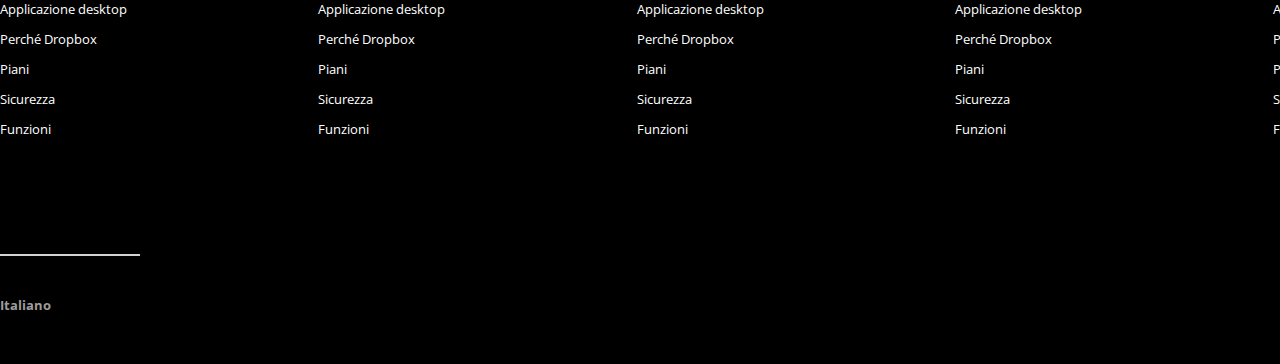
==== commit 038698ae: "Correzione 2" ====
--- a/index.html
+++ b/index.html
@@ -118,42 +118,46 @@
 
             <div class="full-width">
 
-                <div class="container">
-
-                    <h1>
-                        Tutto ciò che ti serve per il lavoro, in un unico posto
-                    </h1>
-
-                    <div class="my-row jumbotron">
-
-                        <div class="col-4">
-
-                            <p class="jumbo-p">
-                                Finalmente tutti i tuoi strumenti, contenuti e collaboratori sono accessibili dallo stesso posto. Dropbox Business è più di uno spazio di archiviazione sicuro: è un modo intelligente e integrato per ottimizzare il flusso di lavoro esistente.
-                            </p>
-                            
-                            <button class="button button-small">
-                                Inizia la tua prova gratuita
-                            </button>
-
-                            <div>
-                                Annulla in qualsiasi momento
-                            </div>
-
-                            <div class="download-button">
-                                <i class="fa-solid fa-arrow-down"></i>
-                            </div>
-
-                        </div>
-
-                        <div class="col-8">
-
-                            <img src="img/jumbo.png" alt="Dropbox Business">
-
-                        </div>
-
-                    </div>
-
+                <div class="big-container">
+
+                    <div class="jumbo-container">
+
+                        <h1>
+                            Tutto ciò che ti serve per il lavoro, in un unico posto
+                        </h1>
+    
+                        <div class="my-row jumbotron">
+    
+                            <div class="col-4">
+    
+                                <p class="jumbo-p">
+                                    Finalmente tutti i tuoi strumenti, contenuti e collaboratori sono accessibili dallo stesso posto. Dropbox Business è più di uno spazio di archiviazione sicuro: è un modo intelligente e integrato per ottimizzare il flusso di lavoro esistente.
+                                </p>
+                                
+                                <button class="button button-small">
+                                    Inizia la tua prova gratuita
+                                </button>
+    
+                                <div>
+                                    Annulla in qualsiasi momento
+                                </div>
+    
+                                <div class="download-button">
+                                    <i class="fa-solid fa-arrow-down"></i>
+                                </div>
+    
+                            </div>
+    
+                            <div class="col-8">
+    
+                                <img src="img/jumbo.png" alt="Dropbox Business">
+    
+                            </div>
+    
+                        </div>
+    
+
+                    </div>
                 </div>
 
             </div>
@@ -191,24 +195,25 @@
 
                 </div>
 
-                <!-- FIRST ROW -->
-
-                <div class="my-row business-plans">
+                <div class="business-plans my-row">
+
+                    <!-- FIRST COLUMN -->
 
                     <div class="col-4">
 
-                        <h4>
+                        <h4 class="column-title">
                             <i class="fa-solid fa-user"></i>
                             Singolo
                         </h4>
 
-                        <div class="small-container">
+                        <div class="col-padding">
 
                             <h3>
                                 Professional
                             </h3>
     
                             <div>
+
                                 <span class="price">
                                    €12.00 
                                 </span>
@@ -216,40 +221,89 @@
                                 <span class="plan-billing">
                                     /mese
                                 </span>
+
+                            </div>
+    
+                            <ul>
+
+                                <li>
+                                    <i class="fa-solid fa-user"></i>
+                                    1 utente
+
+                                </li>
+
+                                <li>
+
+                                    <i class="fa-solid fa-folder"></i>
+                                    5 TB di spazio di archiviazione sicuro
+
+                                </li>
+
+                                <li>
+
+                                    <i class="fa-solid fa-share-nodes"></i>
+                                    Funzioni di produttività premium e condivisione file semplice e sicura
+
+                                </li>
+
+                            </ul>
+
+                            <div class="trial-button">
+    
+                                <button class="button">
+    
+                                    Prova gratis per 30 giorni
+        
+                                </button>
+    
                             </div>
     
                             <div>
-    
-                                <i class="fa-solid fa-user"></i>
-                                1 utente
-    
-                            </div>
-    
-                            <div>
-    
-                                <i class="fa-solid fa-folder"></i>
-                                5 TB di spazio di archiviazione sicuro
-    
-                            </div>
-    
-                            <div>
-    
-                                <i class="fa-solid fa-share-nodes"></i>
-                                Funzioni di produttività premium e condivisione file semplice e sicura
-    
-                            </div>
-
-                        </div class="small-container">
-                    </div>
+                                    
+                                    oppure
+    
+                                    <a href="#">
+                                        acquista ora
+                                    </a>
+                                
+                            </div>
+    
+                            <hr>
+
+                            <h4 class="selling-points">
+                                Punti salienti del piano
+                            </h4>
+
+                            <ul>
+
+                                <li>
+                                    <i class="fa-solid fa-check"></i>
+                                    Invia file fino a 100 GB con Dropbox Transfer
+
+                                </li>
+
+                                <li>
+
+                                    <i class="fa-solid fa-check"></i>
+                                    Cartelle offline su dispositivi mobili
+
+                                </li>
+
+                            </ul>
+
+                        </div>
+                    </div>
+
+                    <!-- SECOND COLUMN -->
 
                     <div class="col-4">
-        
-                        <h4>
+
+                        <h4 class="column-title">
                             <i class="fa-solid fa-people-group"></i>
                             Team
                         </h4>
 
-                        <div class="small-container">
+                        <div class="col-padding">
 
                             <h3>
                                 Advanced
@@ -265,86 +319,30 @@
                                 </span>
                             </div>
     
-                            <div>
-    
-                                <i class="fa-solid fa-people-group"></i>
-                                3 o più utenti
-    
-                            </div>
-    
-                            <div>
-    
-                                <i class="fa-solid fa-folder"></i>
-                                Tutto lo spazio di cui ha bisogno il tuo team
-    
-                            </div>
-    
-                            <div>
-    
-                                <i class="fa-solid fa-share-nodes"></i>
-                                Sofisticate funzioni di controllo e per tenere al sicuro tutti i file del tuo team
-    
-                            </div>
-
-                        </div>
-
-                    </div>
-
-                     <div class="col-4">
-        
-                        <h4>
-                            <i class="fa-solid fa-building"></i>
-                            Azienda
-                        </h4>
-
-                        <div class="small-container">
-
-                            <h3>
-                                Enterprise
-                            </h3>
-    
-                            <div>
-                                <span class="price">
-                                   Contattaci
-                                </span>
-
-                            </div>
-    
-                            <div>
-    
-                                <i class="fa-solid fa-user"></i>
-                                10 o più utenti
-    
-                            </div>
-    
-                            <div>
-    
-                                <i class="fa-solid fa-folder"></i>
-                                Soluzioni personalizzabili per la tua azienda
-    
-                            </div>
-    
-                            <div>
-    
-                                <i class="fa-solid fa-share-nodes"></i>
-                                Assistenza personalizzata per aiutare gli amministratori in una gestione su larga scala
-    
-                            </div>
-
-                        </div>
-
-                    </div>
-
-
-                </div>
-
-                <!-- SECOND ROW -->
-
-                <div class="my-row business-plans">
-
-                    <div class="col-4">
-
-                        <div class="small-container">
+                            <ul>
+
+                                <li>
+
+                                    <i class="fa-solid fa-people-group"></i>
+                                    3 o più utenti
+
+                                </li>
+
+                                <li>
+
+                                    <i class="fa-solid fa-folder"></i>
+                                    Tutto lo spazio di cui ha bisogno il tuo team
+
+                                </li>
+
+                                <li>
+
+                                    <i class="fa-solid fa-share-nodes"></i>
+                                    Sofisticate funzioni di controllo e per tenere al sicuro tutti i file del tuo team
+    
+                                </li>
+
+                            </ul>
 
                             <div class="trial-button">
     
@@ -367,23 +365,109 @@
                             </div>
     
                             <hr>
-    
-                        </div>
-
-                    </div>
+
+                            <h4 class="selling-points">
+                                Punti salienti del piano
+                            </h4>
+
+                            <ul>
+
+                                <li>
+                                    <i class="fa-solid fa-check"></i>
+                                    Nessun limite di spazio per i file
+
+                                </li>
+
+                                <li>
+
+                                    <i class="fa-solid fa-check"></i>
+                                    Cartelle offline su dispositivi mobili
+
+                                </li>
+
+                                <li>
+                                    <i class="fa-solid fa-check"></i>
+                                    Risparmio del 50% rispetto alle iscrizioni singole
+
+                                </li>
+
+                                <li>
+
+                                    <i class="fa-solid fa-check"></i>
+                                    Possibilità di inserire nuovi membri del team
+
+                                </li>
+
+                                <li>
+
+                                    <i class="fa-solid fa-check"></i>
+                                    Gestione dei permessi in base ai ruoli
+
+                                </li>
+
+                            </ul>
+
+                        </div>
+
+                    </div>
+
+                    <!-- THIRD COLUMN -->
 
                     <div class="col-4">
 
-                        <div class="small-container">
+                        <h4 class="column-title">
+                            <i class="fa-solid fa-building"></i>
+                            Azienda
+                        </h4>
+
+                        <div class="col-padding">
+
+                            <h3>
+                                Enterprise
+                            </h3>
+    
+                            <div>
+                                <span class="price">
+                                    Contattaci
+                                </span>
+    
+                                <span class="plan-billing">
+                                    -
+                                </span>
+                            </div>
+    
+                            <ul>
+
+                                <li>
+                                    <i class="fa-solid fa-user"></i>
+                                    10 o più utenti
+
+                                </li>
+
+                                <li>
+
+                                    <i class="fa-solid fa-folder"></i>
+                                    Soluzioni personalizzabili per la tua azienda
+
+                                </li>
+
+                                <li>
+
+                                    <i class="fa-solid fa-share-nodes"></i>
+                                    Assistenza personalizzata per aiutare gli amministratori in una gestione su larga scala
+                                
+                                </li>
+
+                            </ul>
 
                             <div class="trial-button">
-
+    
                                 <button class="button">
     
                                     Prova gratis per 30 giorni
         
                                 </button>
-
+    
                             </div>
     
                             <div>
@@ -393,156 +477,44 @@
                                     <a href="#">
                                         acquista ora
                                     </a>
-                               
+                                
                             </div>
     
                             <hr>
 
-                        </div>
-
-                    </div>
-
-                    <div class="col-4">
-
-                        <div class="small-container">
-
-                            <div class="trial-button">
-
-                                <button class="button">
-    
-                                    Prova gratis per 30 giorni
-        
-                                </button>
-
-                            </div>
-    
-                            <div>
-                                    
-                                    oppure
-    
-                                    <a href="#">
-                                        acquista ora
-                                    </a>
-                               
-                            </div>
-    
-                            <hr>
-
-                        </div>
-
-                    </div>
-
-                </div>
-
-                <!-- THIRD ROW -->
-
-                <div class="my-row business-plans">
-
-                    <div class="col-4">
-
-                        <div class="small-container">
-
-                            <h4>
+                            <h4 class="selling-points">
                                 Punti salienti del piano
                             </h4>
-    
-                            <div>
-    
-                                <i class="fa-solid fa-check"></i>
-                                Invia file fino a 100 GB con Dropbox Transfer
-    
-                            </div>
-    
-                            <div>
-    
-                                <i class="fa-solid fa-check"></i>
-                                Cartelle offline su dispositivi mobili
-    
-                            </div>
-
-                        </div>
-
-                    </div>
-
-                    <div class="col-4">
-
-                        <div class="small-container">
-
-                            <h4>
-                                Punti salienti del piano
-                            </h4>
-    
-                            <div>
-    
-                                <i class="fa-solid fa-check"></i>
-                                Nessun limite di spazio per i file
-    
-                            </div>
-    
-                            <div>
-    
-                                <i class="fa-solid fa-check"></i>
-                                Cartelle offline su dispositivi mobili
-    
-                            </div>
-
-                            <div>
-    
-                                <i class="fa-solid fa-check"></i>
-                                Risparmio del 50% rispetto alle iscrizioni singole
-    
-                            </div>
-    
-                            <div>
-    
-                                <i class="fa-solid fa-check"></i>
-                                Possibilità di inserire nuovi membri del team
-    
-                            </div>
-    
-                            <div>
-    
-                                <i class="fa-solid fa-check"></i>
-                                Gestione dei permessi in base ai ruoli
-    
-                            </div>
-
-                        </div>
-
-                    </div>
-
-                    <div class="col-4">
-
-                        <div class="small-container">
-
-                            <h4>
-                                Punti salienti del piano
-                            </h4>
-    
-                            <div>
-    
-                                <i class="fa-solid fa-check"></i>
-                                Cartelle offline su dispositivi mobili
-    
-                            </div>
-    
-                            <div>
-    
-                                <i class="fa-solid fa-check"></i>
-                                Servizio assistenza 24/h
-    
-                            </div>
-
-                            <div>
-    
-                                <i class="fa-solid fa-check"></i>
-                                Possibilità di personalizzazione totale
-    
-                            </div>
-
-                        </div>
-
-                    </div>
+
+                            <ul>
+
+                                <li>
+                                    <i class="fa-solid fa-check"></i>
+                                    Cartelle offline su dispositivi mobili
+
+                                </li>
+
+                                <li>
+
+                                    <i class="fa-solid fa-check"></i>
+                                    Servizio assistenza 24/h
+
+                                </li>
+
+                                <li>
+
+                                    <i class="fa-solid fa-check"></i>
+                                    Possibilità di personalizzazione totale
+
+                                </li>
+
+                            </ul>
+
+                        </div>
+
+                    </div>
+                
+
 
                 </div>
 
@@ -736,7 +708,7 @@
 
                 <!-- DROPBOX BUSINESS -->
 
-                <div class="col-8">
+                <div class="bsn col-8">
 
                     <h2>
                         Più di 500.000 team utilizzano Dropbox Business
--- a/css/style.css
+++ b/css/style.css
@@ -18,11 +18,6 @@
 
 .container{
     width: 1200px;
-    margin: 0 auto;
-}
-
-.small-container{
-    width: 70%;
     margin: 0 auto;
 }
 
@@ -122,6 +117,10 @@
     border-radius: 20px;
 }
 
+.col-padding{
+    padding: 40px;
+}
+
 /* 
     HEADER
 */
@@ -181,20 +180,25 @@
     width: 100%;
 }
 
-main .container{
-    padding: 20px;
-}
-
 /* JUMBOTRON */
 
-.jumbotron{
+
+main .full-width:first-of-type{
+    background-color: #B4D0E7;
+    margin-bottom: 150px;
+}
+
+main .jumbo-container{
     position: relative;
     top: 100px;
 }
 
-main .full-width:first-of-type{
-    background-color: #B4D0E7;
-    margin-bottom: 100px;
+main .my-row.jumbotron{
+    margin-top: 50px;
+}
+
+main .my-row.jumbotron p{
+    font-size: 1.2em;
 }
 
 main .full-width:first-of-type button{
@@ -211,6 +215,7 @@
     font-size: 0.8em;
     margin-bottom: 50px;
 }
+
 /* BUSINESS PLANS */
 
 main h2:first-of-type{
@@ -243,44 +248,62 @@
     border: 3px solid #2F86FF;
 }
 
+
+main .business-plans{
+    justify-content: space-between;
+    margin-bottom: 50px;
+}
+
 main .business-plans .col-4{
-    border-left: 1px solid black;
-    border-right: 1px solid black;
-}
-
-main .business-plans:nth-of-type(4){
+    width: calc((90% / 12) * 4);
+    border: 1px solid black;
+}
+
+main .business-plans .col-4 .column-title{
+    text-align: center;
     border-bottom: 1px solid black;
-    margin-bottom: 30px;
-}
-main .business-plans .col-4 > h4{
-    text-align: center;
-    border-top: 1px solid black;
-    border-bottom: 1px solid black;
-    padding: 5px;
-    font-size: 0.8em;
-    width: 100%;
-}
-
-main .business-plans h3{
-    padding: 20px 20px 5px 0;
-}
-
-main .business-plans  div > div{
-    padding: 10px 0;
-    font-size: 0.9em;
-}
-
-main .business-plans  div .price{
+    padding: 10px;
+    font-size: 0.8em;
+}
+
+main .business-plans .col-4 .col-padding h3{
+    margin-bottom: 20px;
+}
+
+main .business-plans .price{
     display: block;
     font-weight: 700;
-}
-
-main .business-plans  div .plan-billing{
+    font-size: 0.8em;
+}
+
+main .business-plans .plan-billing{
     font-weight: 100;
+    font-size: 0.8em;
+}
+
+main .business-plans ul{
+    margin-top: 30px;
+}
+
+main .business-plans ul li {
+    padding: 10px 0;
+    list-style-type: none;
+    font-size: 0.7em;
+}
+main .business-plans ul li i{
+    float: left;
+    clear:both;
+    height: 30px;
+    margin-right: 5px;
+    line-height: 15px;
 }
 
 main .business-plans  div .trial-button{
     padding: 30px 0;
+}
+
+main .business-plans  div .trial-button + div{
+    font-size: 0.8em;
 }
 
 main .business-plans  div .trial-button button{
@@ -293,17 +316,12 @@
     border: 1px solid lightgray;
 }
 
-main .business-plans h4:last-of-type{
-    padding: 10px 0 15px 0;
-}
-
-main .business-plans .fa-check{
-    color: #2F86FF;
-    float: left;
-    clear:both;
-    height: 40px;
-    margin-right: 5px;
-    line-height: 20px;
+main .business-plans .selling-points{
+    font-size: 0.8em;
+}
+
+main .business-plans .selling-points + ul li i{
+    color: #0061FF;
 }
 
 /* CONTACT US */
@@ -401,19 +419,19 @@
     margin-bottom: 30px;
 }
 
-main .col-8{
+main .bsn.col-8{
     margin-bottom: 100px;
 }
 
-main .col-8 > h2{
+main .bsn.col-8 > h2{
     font-size: 3em;
 }
 
-main .col-8 > a{
+main .bsn.col-8 > a{
     color: #2F86FF; 
 }
 
-main .col-8 > a:visited{
+main .bsn.col-8 > a:visited{
     color: #2F86FF; 
 }
 
@@ -526,6 +544,10 @@
     margin-top: 50px;
 }
 
+main .faq div{
+    font-weight: 700;
+}
+
 main .faq hr{
     margin: 30px 0;
 }
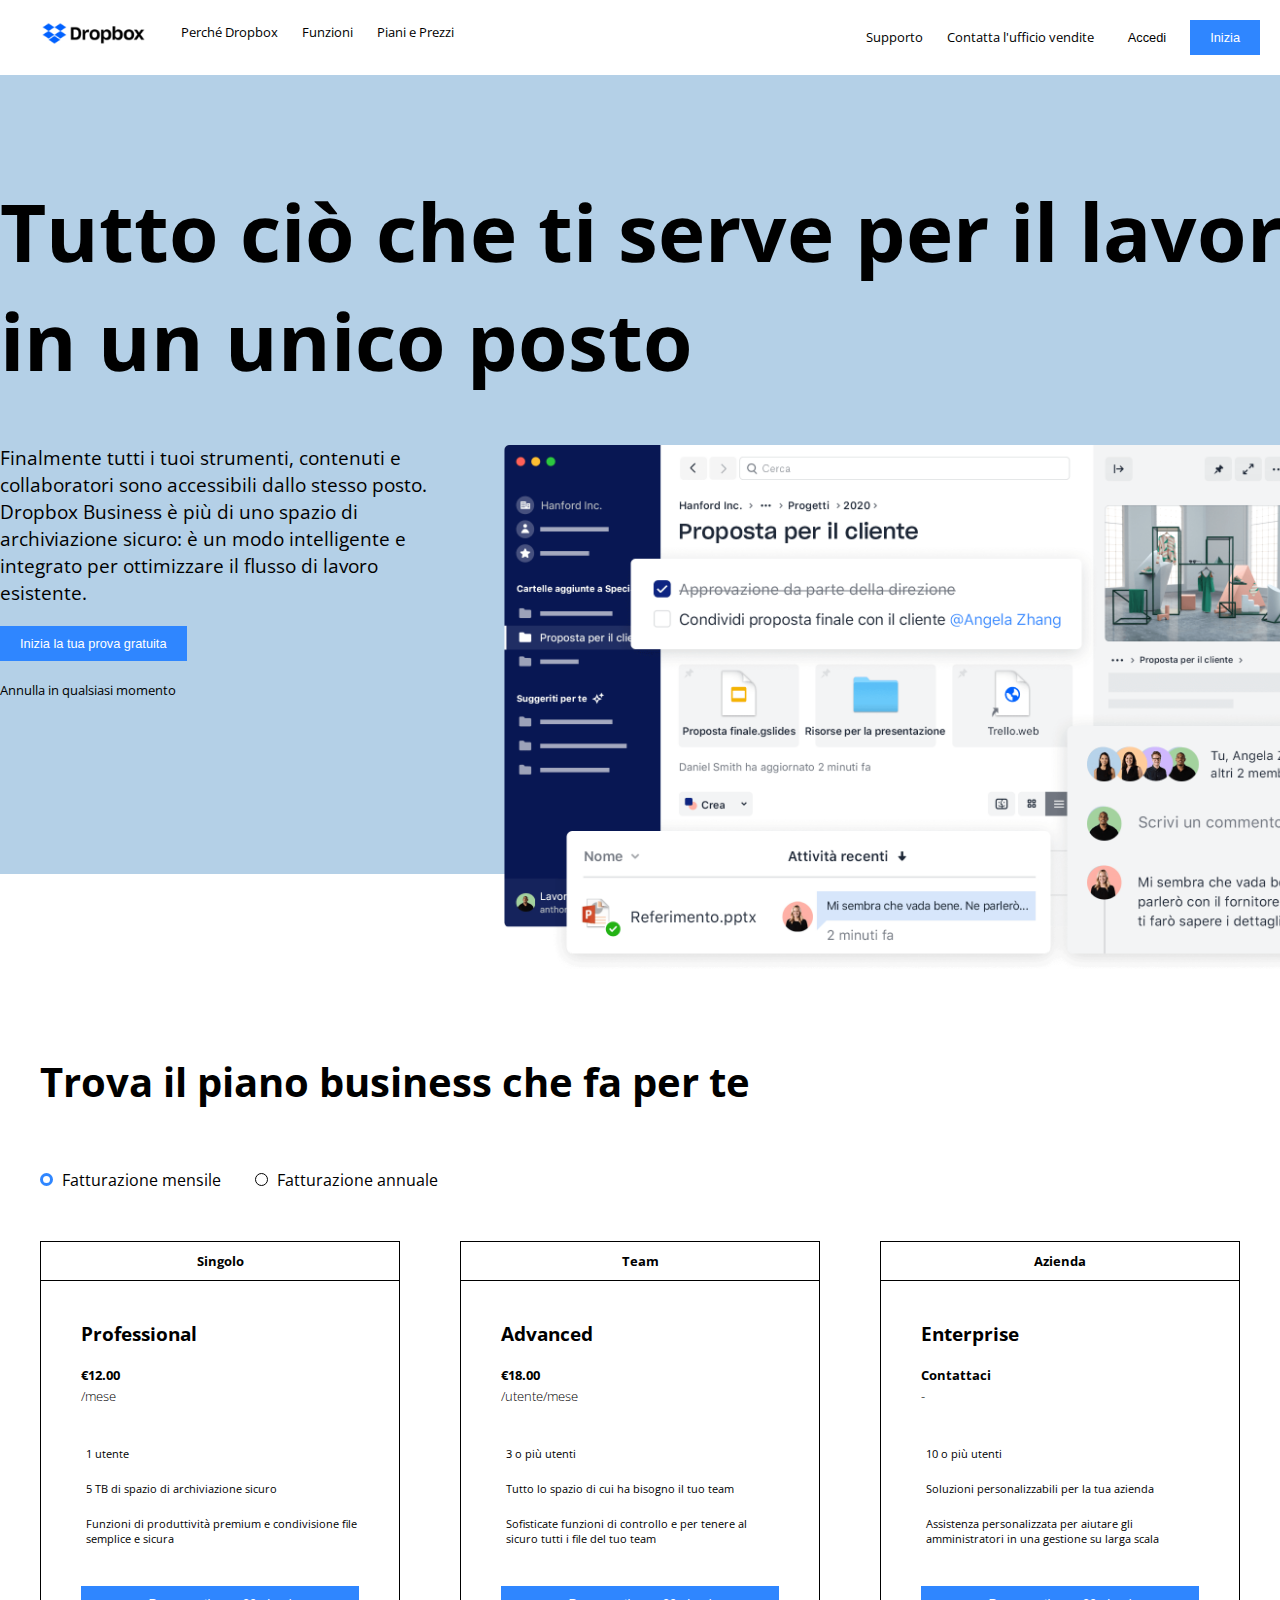
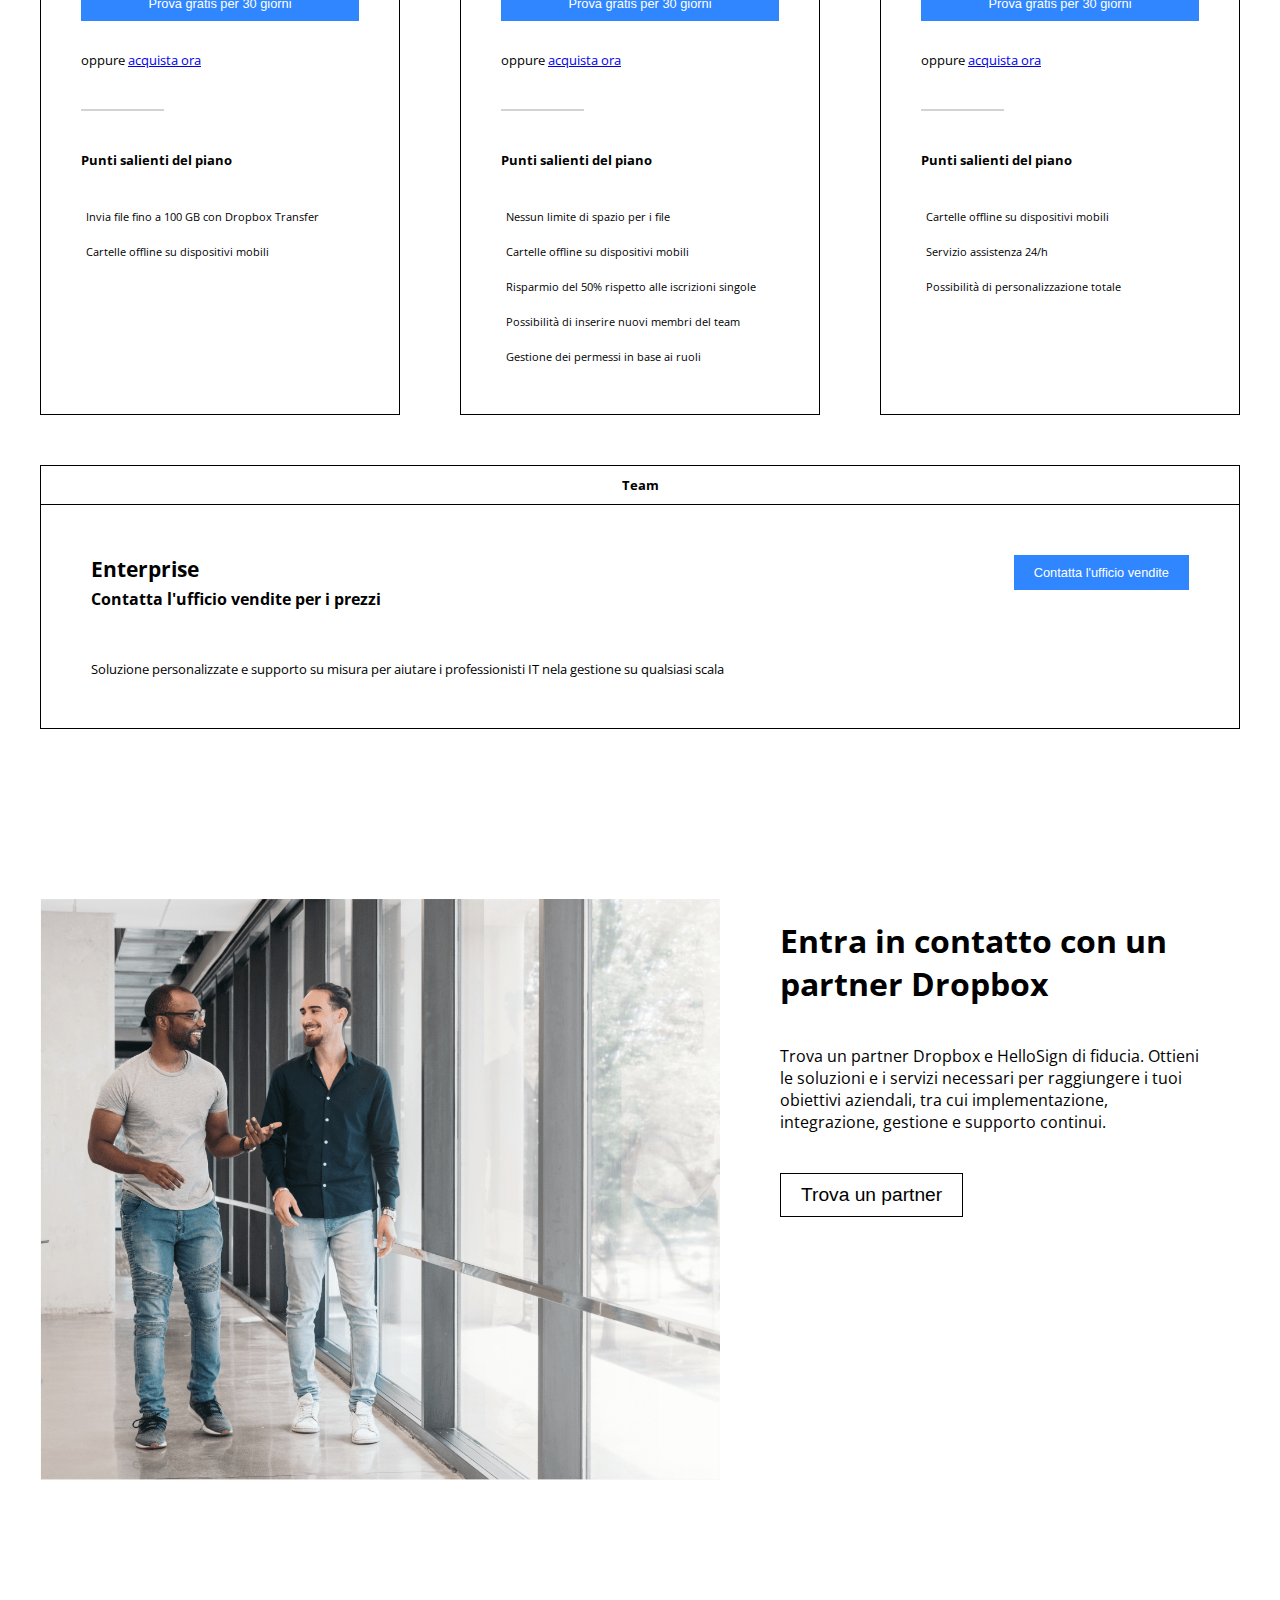
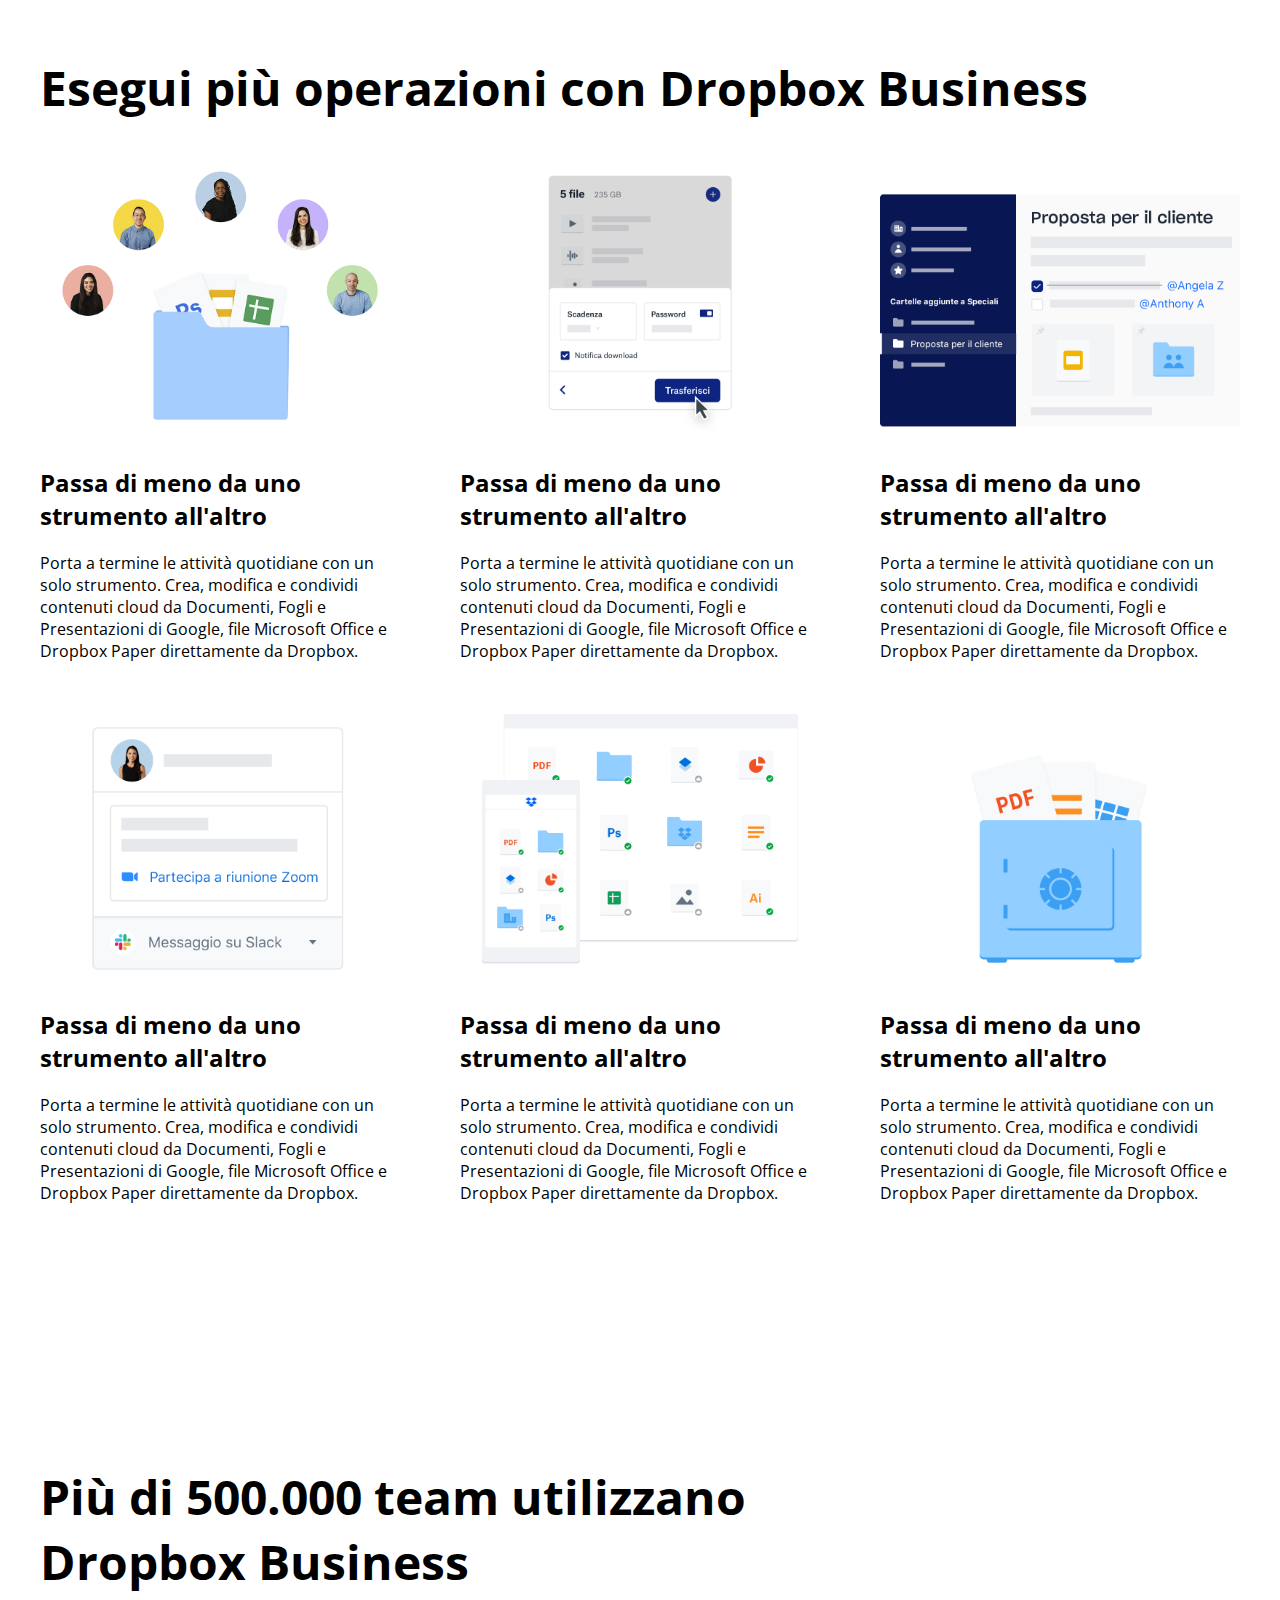
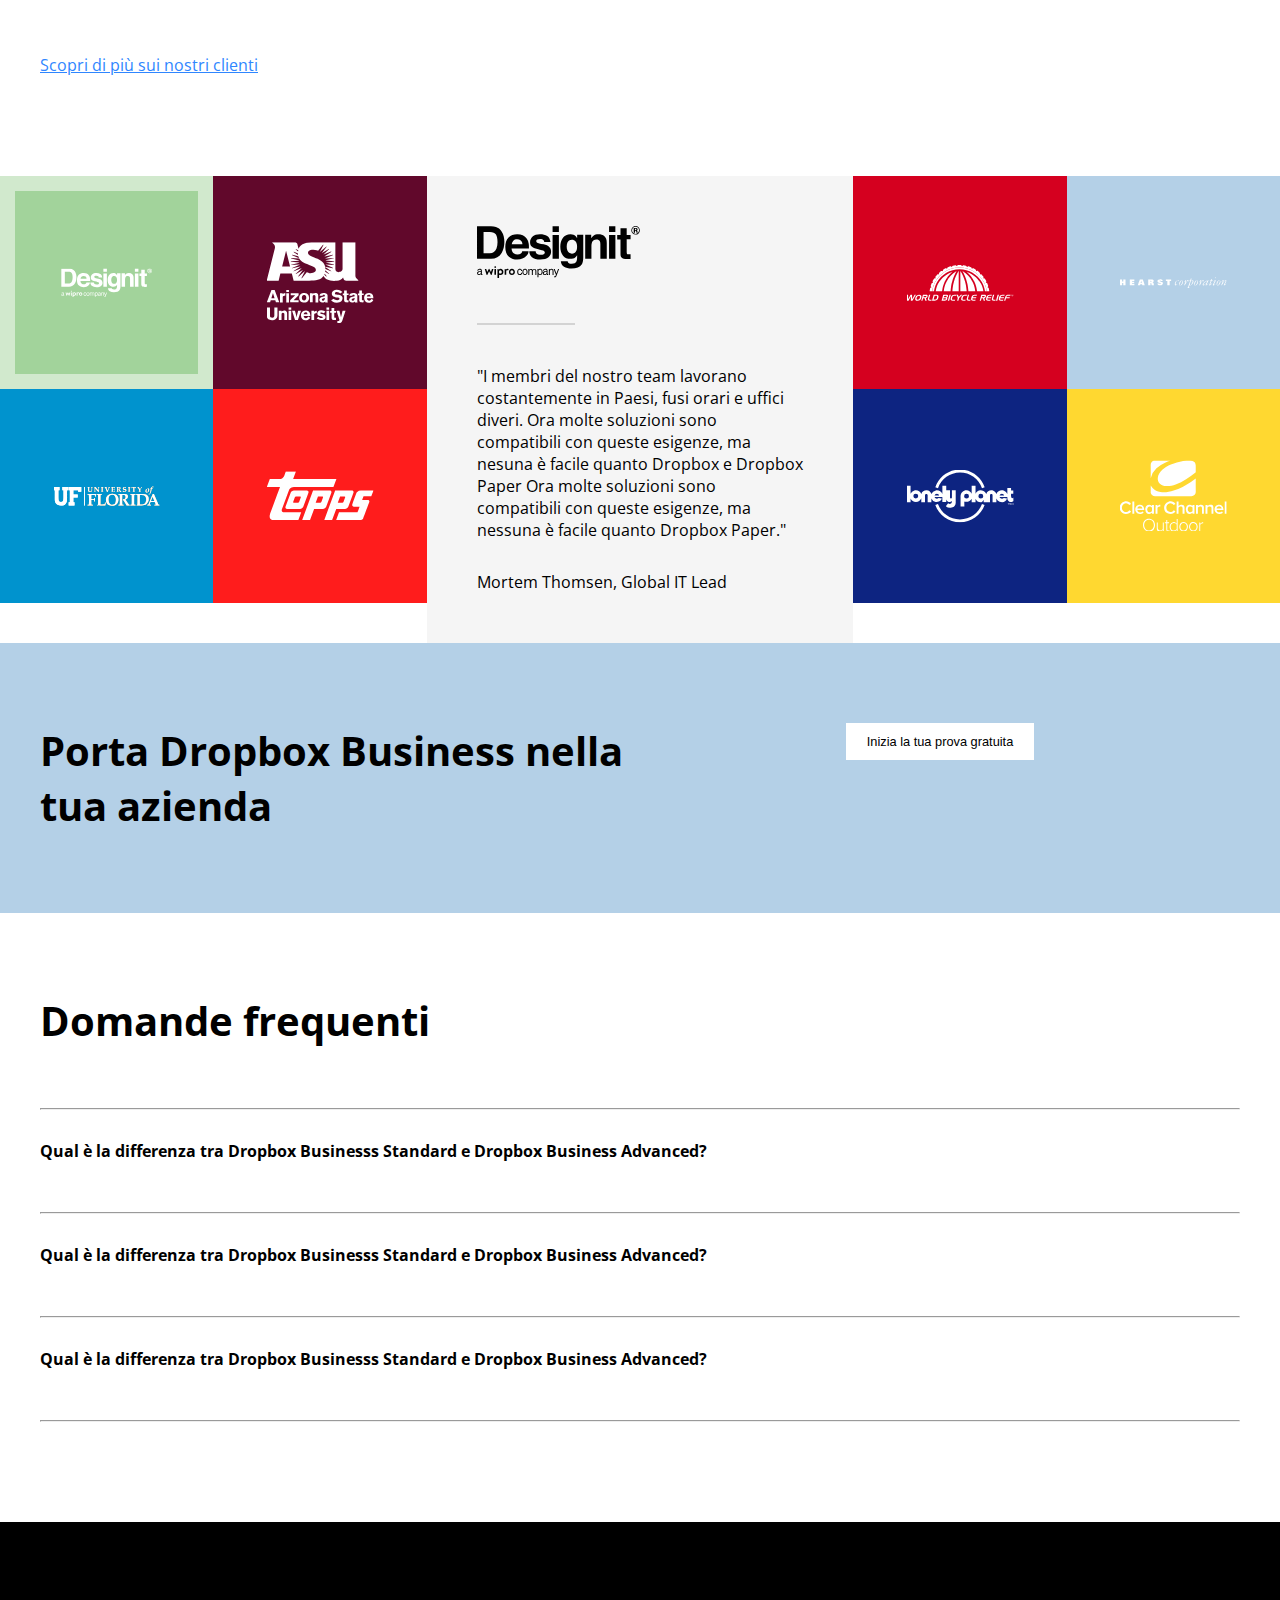
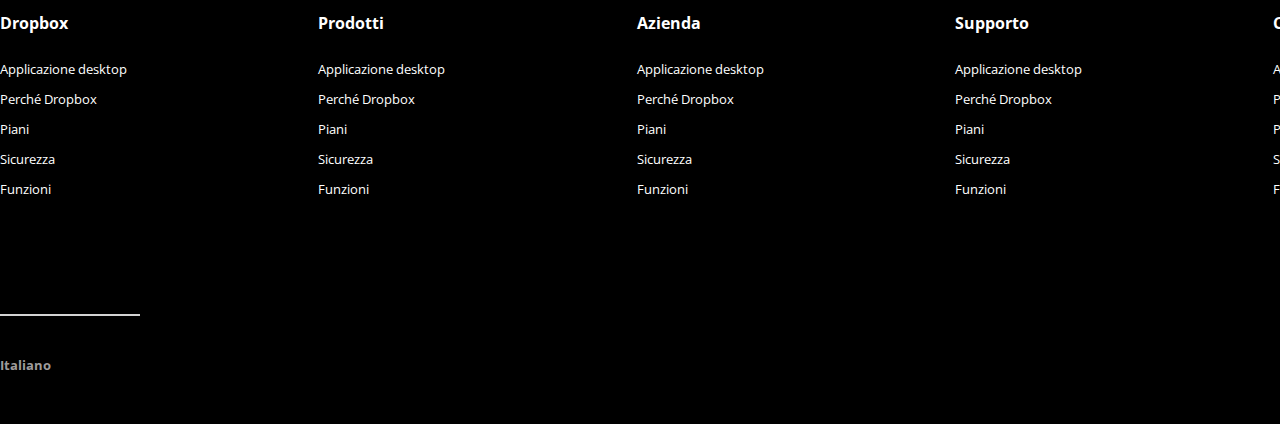
==== commit 84c22e67: "Aggiunta tendina FAQ" ====
--- a/index.html
+++ b/index.html
@@ -848,28 +848,81 @@
 
                     Qual è la differenza tra Dropbox Businesss Standard e Dropbox Business Advanced?
 
-                    <span> 
-
+                    
+                    <input type="checkbox" name="faq" id="faq">
+
+                    <label for="faq">
                         <i class="fa-sharp fa-solid fa-chevron-down"></i>
-
-                    </span>
-                </div>
+                    </label>
+                    
 
                    
+                    <ul>
+
+                        <li>
+
+                            Risposta 1
+
+                        </li>
+
+                        <li>
+
+                            Risposta 2
+
+                        </li>
+
+                        <li>
+
+                            Risposta 3
+
+                        </li>
+
+
+
+                    </ul>
+                    
+                </div>
+
                 <div>
 
                     <hr>
 
                     Qual è la differenza tra Dropbox Businesss Standard e Dropbox Business Advanced?
 
-                    <span> 
-
+                    
+                    <input type="checkbox" name="faq" id="faq-2">
+
+                    <label for="faq-2">
                         <i class="fa-sharp fa-solid fa-chevron-down"></i>
-
-                    </span>
+                    </label>
                     
 
-                </div>                  
+                   
+                    <ul>
+
+                        <li>
+
+                            Risposta 1
+
+                        </li>
+
+                        <li>
+
+                            Risposta 2
+
+                        </li>
+
+                        <li>
+
+                            Risposta 3
+
+                        </li>
+
+
+
+                    </ul>
+
+                </div>
 
                 <div>
 
@@ -877,16 +930,45 @@
 
                     Qual è la differenza tra Dropbox Businesss Standard e Dropbox Business Advanced?
 
-                    <span> 
-
+                    
+                    <input type="checkbox" name="faq" id="faq-3">
+
+                    <label for="faq-3">
                         <i class="fa-sharp fa-solid fa-chevron-down"></i>
-
-                    </span>
+                    </label>
                     
+
+                   
+                    <ul>
+
+                        <li>
+
+                            Risposta 1
+
+                        </li>
+
+                        <li>
+
+                            Risposta 2
+
+                        </li>
+
+                        <li>
+
+                            Risposta 3
+
+                        </li>
+
+
+
+                    </ul>
+
                     <hr>
-
-                </div>
-
+                    
+                </div>
+
+                   
+                
             </div>
 
         </main>
--- a/css/style.css
+++ b/css/style.css
@@ -448,11 +448,9 @@
     filter: invert(1);
     width: 50%;
     position: absolute;
-    left: 0;
-    right: 0;
-    top: 0;
-    bottom: 0;
-    margin: auto;
+    left: 50%;
+    top: 50%;
+    transform: translate(-50%, -50%);
 }
 
 main .companies .col-4:first-of-type .my-row .col-6:first-of-type{
@@ -557,12 +555,33 @@
     margin-bottom: 100px;
 }
 
-main .faq span{
+main .faq input{
+    display: none;
+}
+
+main .faq .fa-chevron-down{
     float: right;
     margin-right: 30px;
     font-size: 0.8em;
     cursor: pointer;
 }
+
+main .faq ul{
+    margin-top: 20px;
+    max-height: 0;
+    overflow: hidden;
+    transition: all 0.5s ease-in-out;
+}
+
+main .faq input:checked ~ ul{
+    max-height: 300px;
+}
+
+main .faq ul li{
+    padding: 10px 0;
+    margin-left: 60px;
+}
+
 
 /* 
     FOOTER
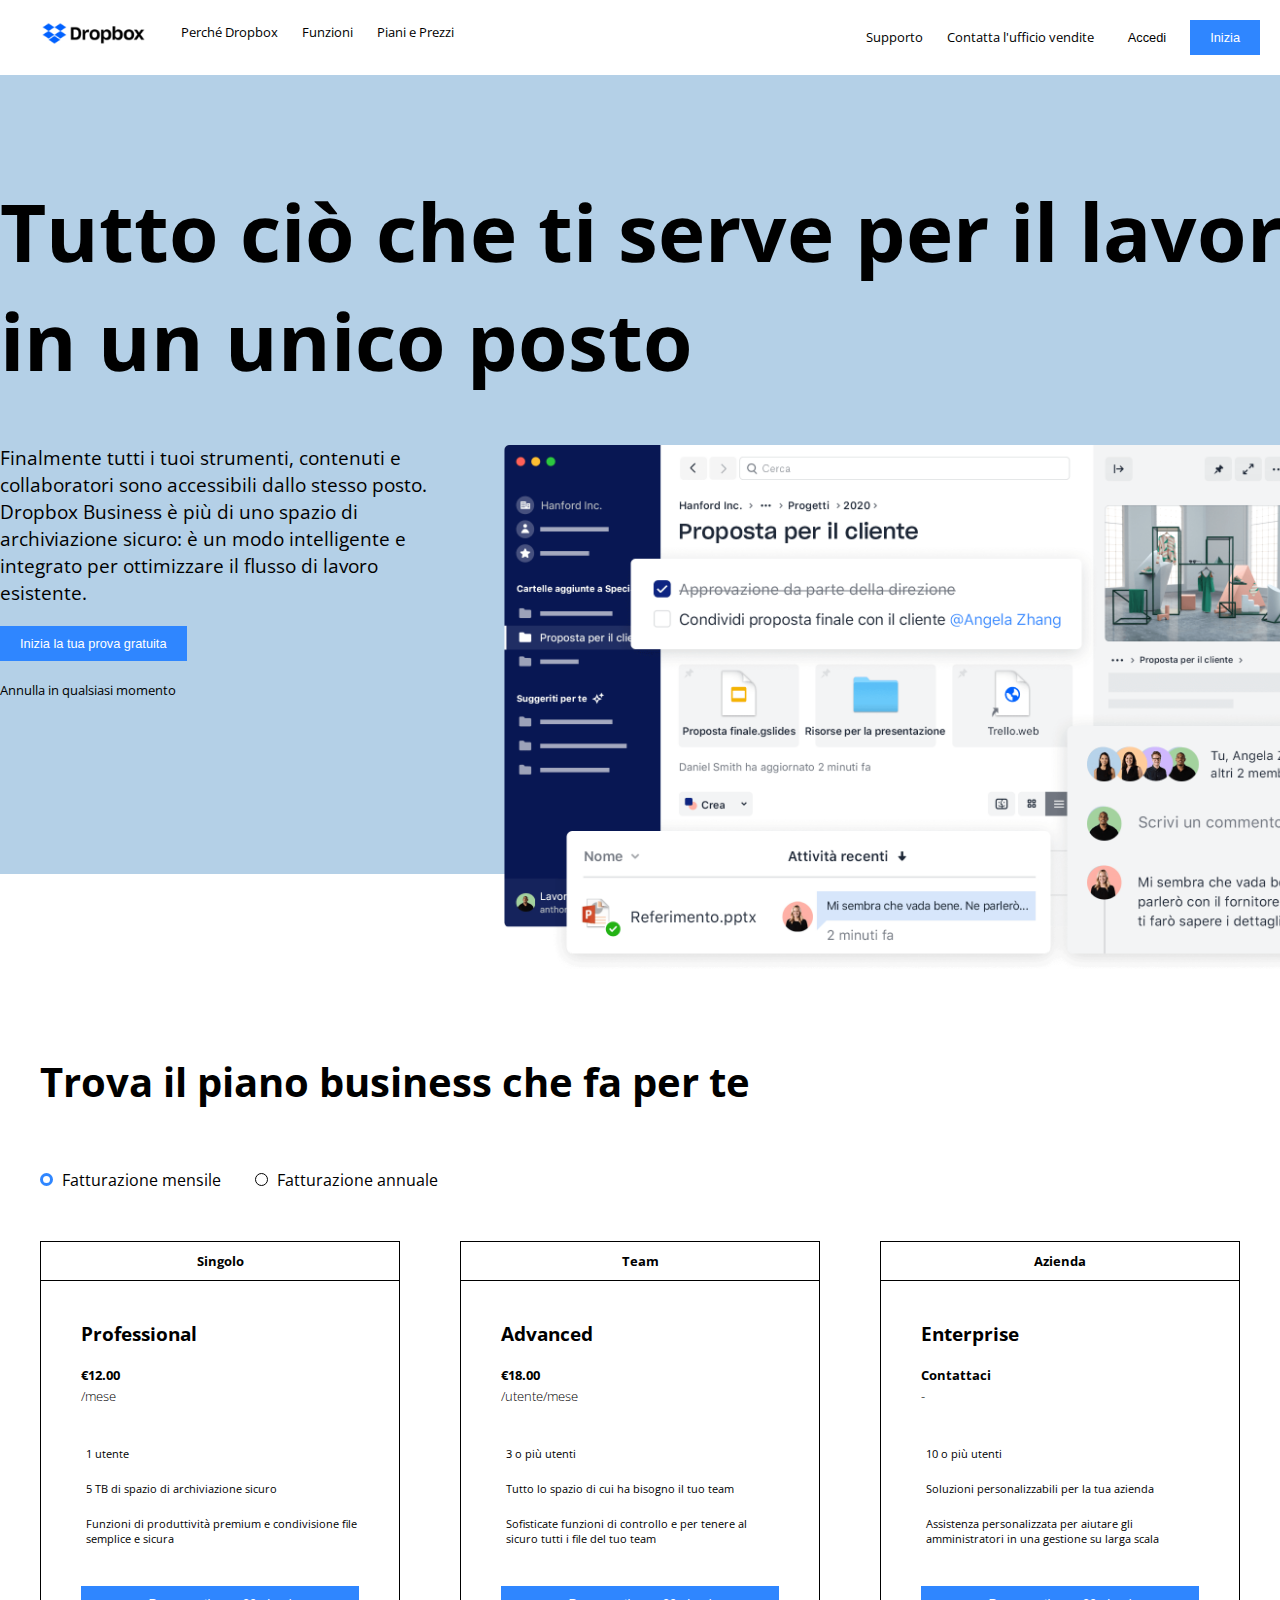
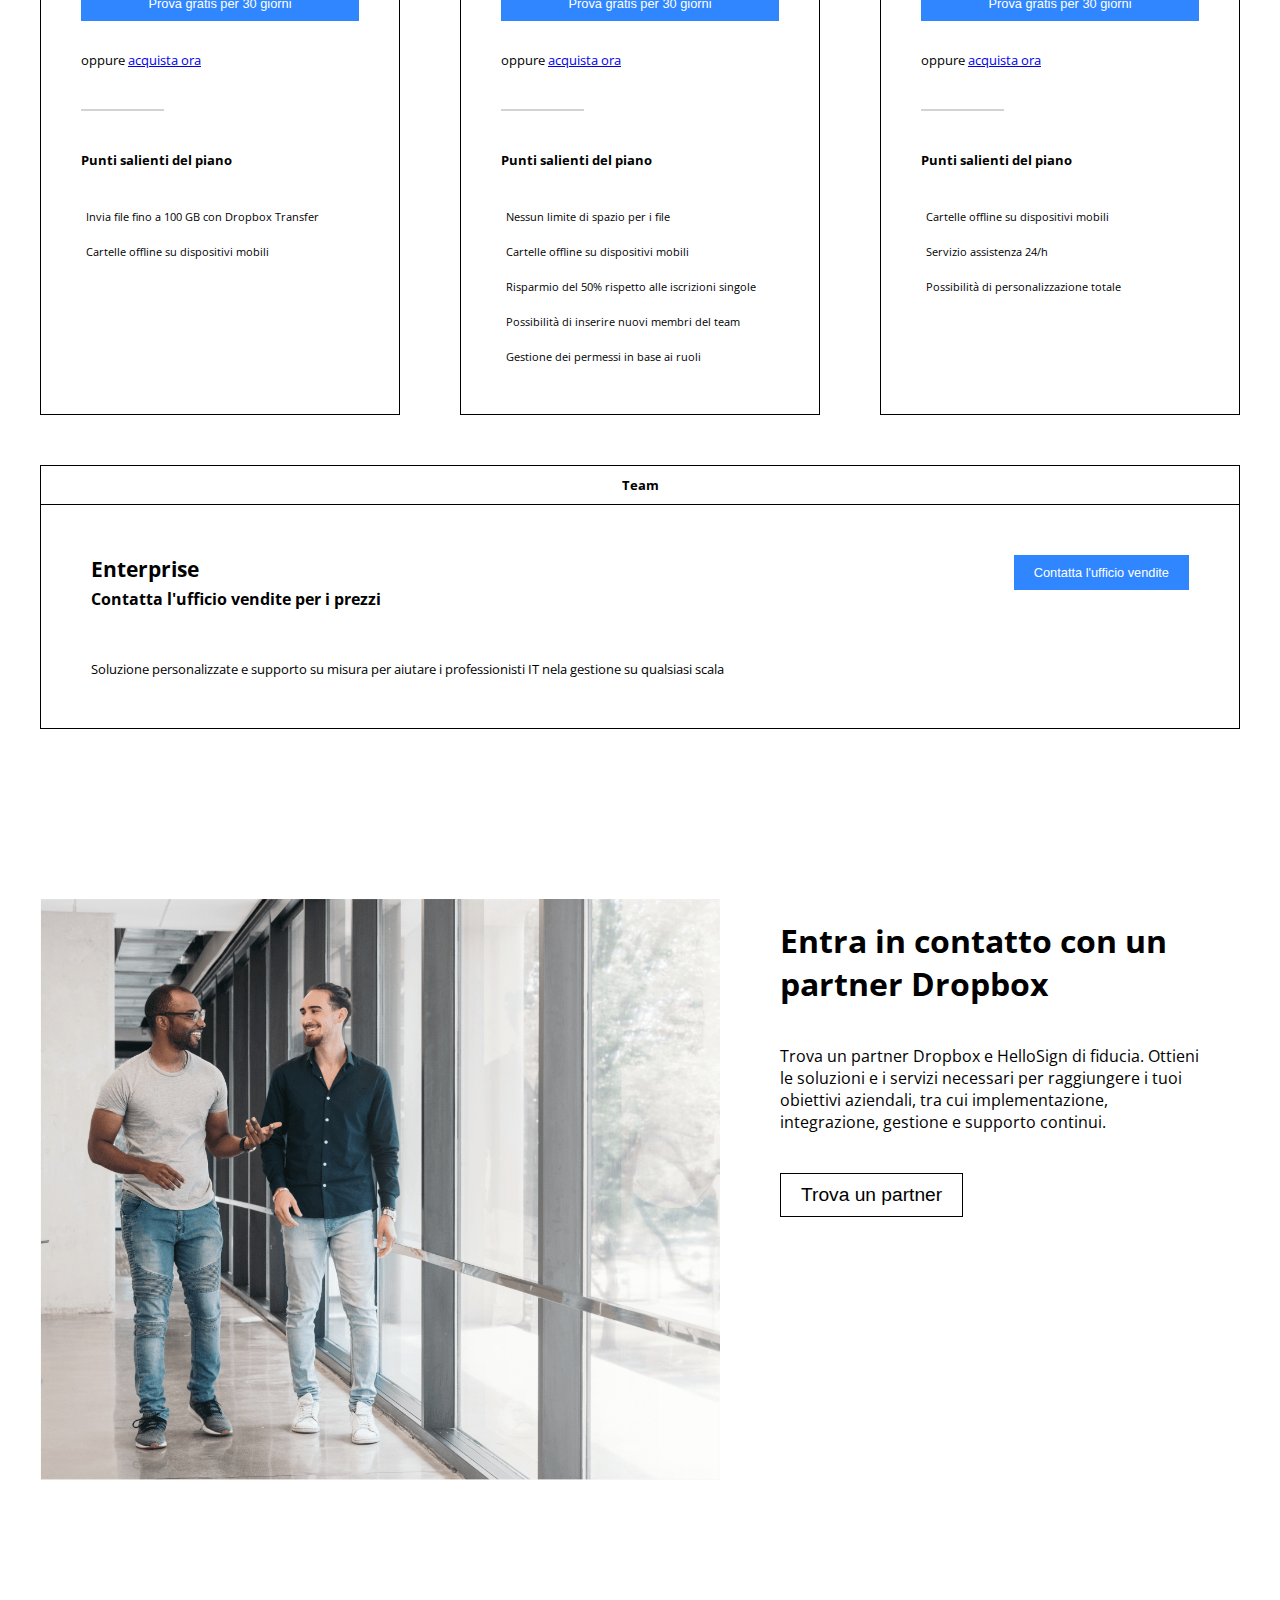
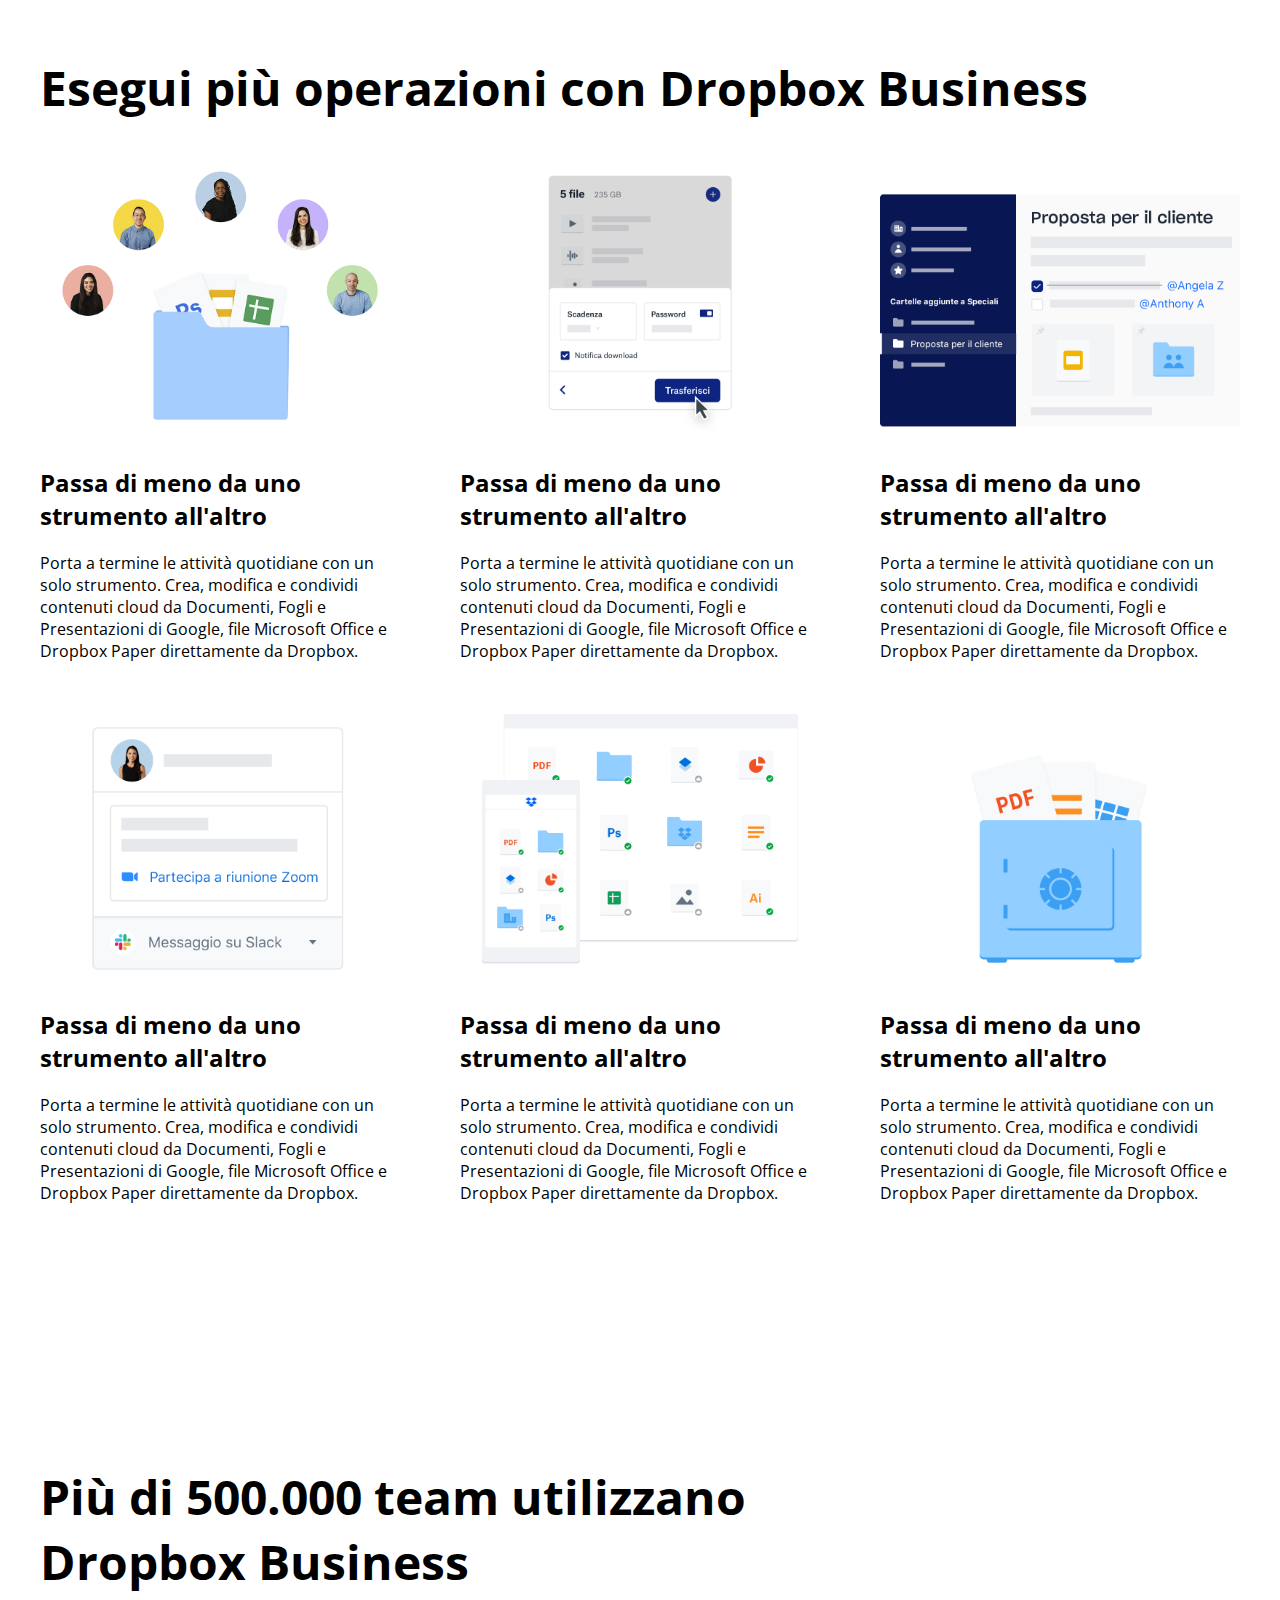
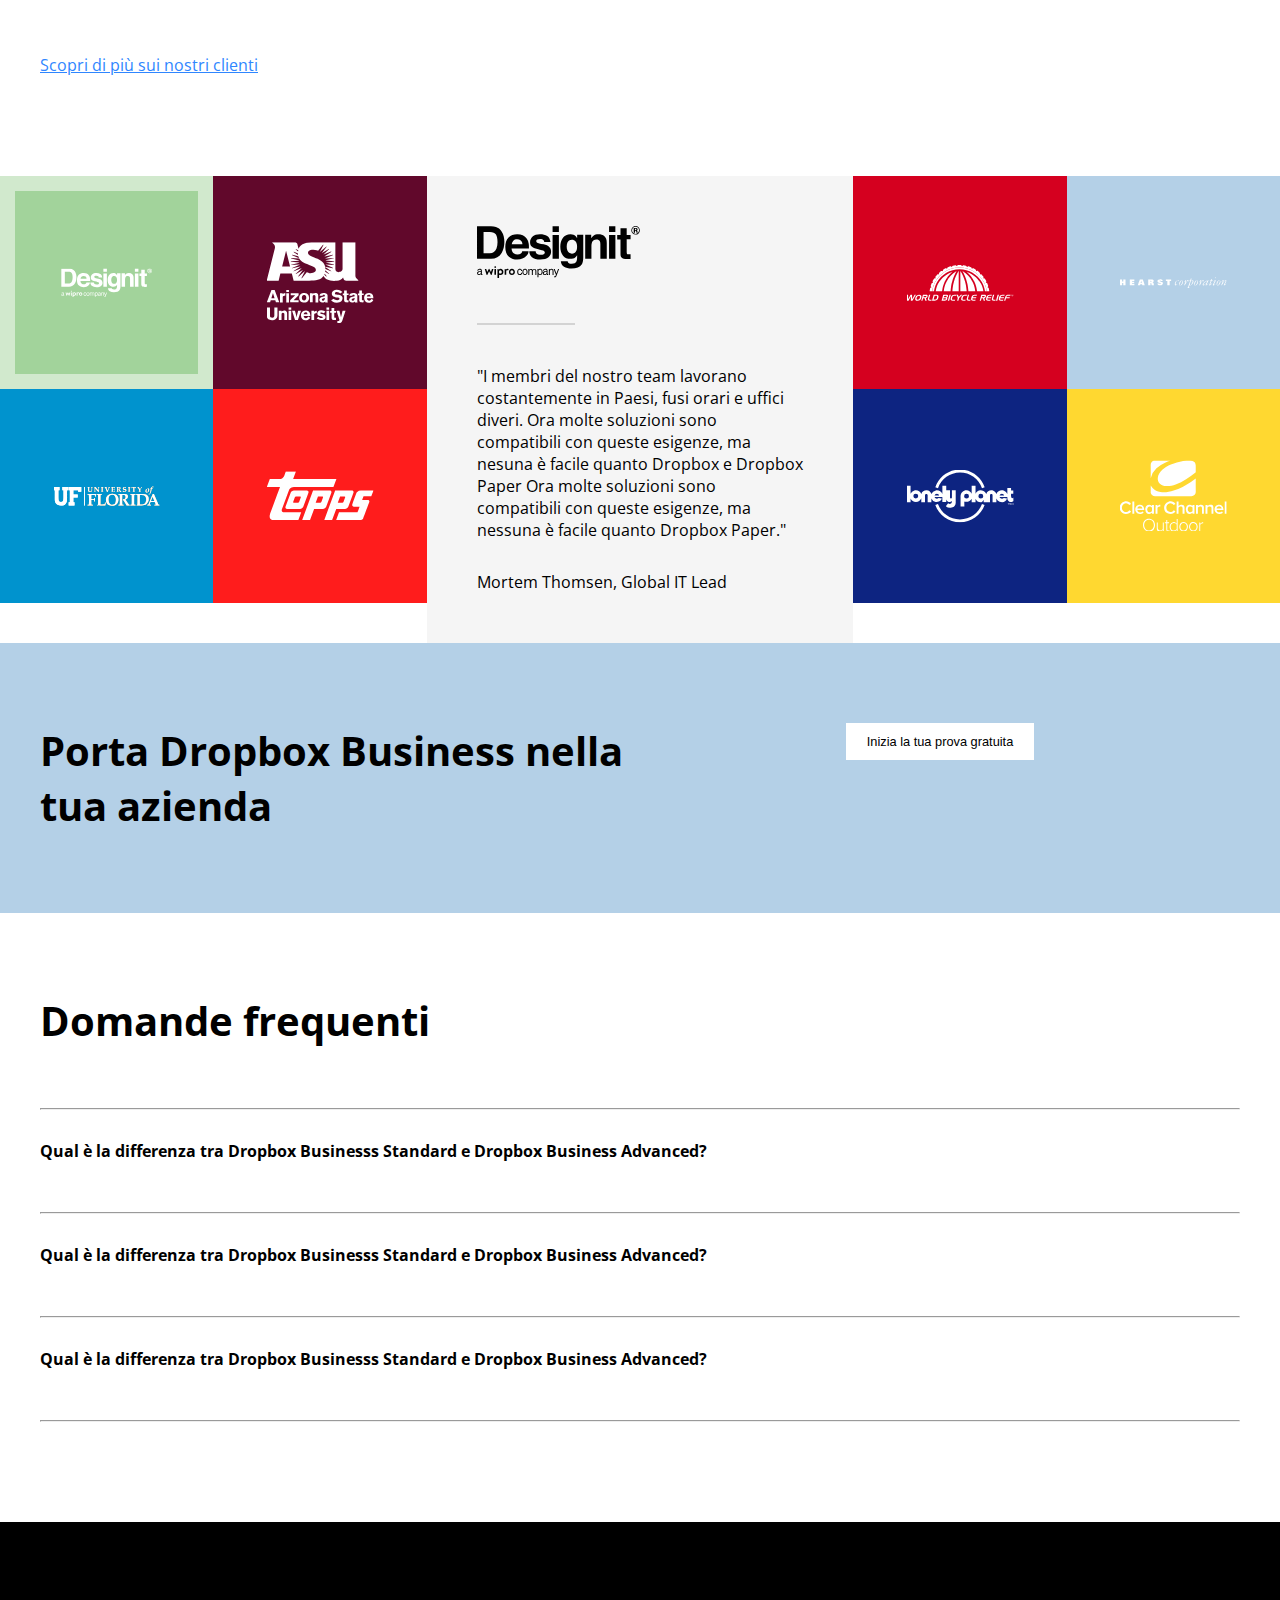
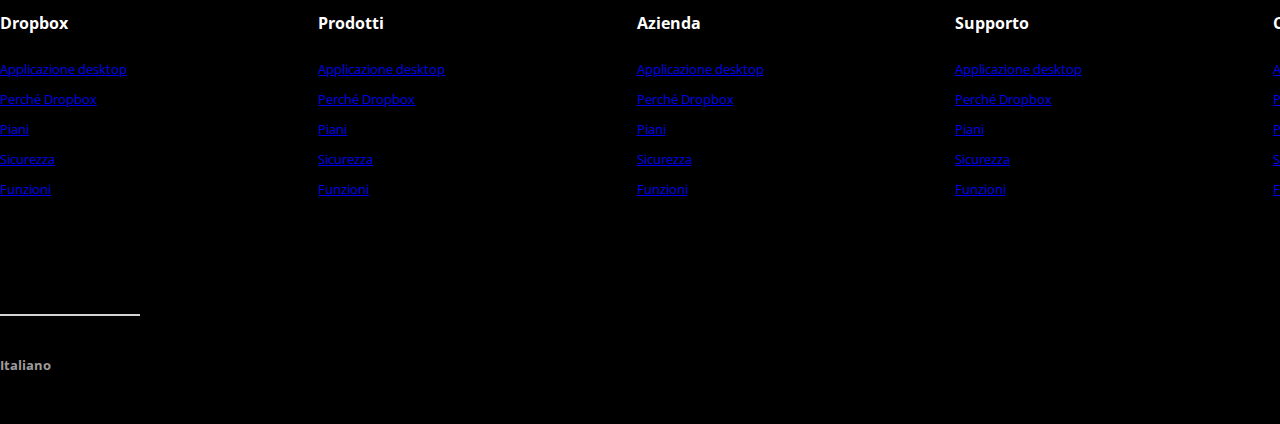
==== commit 014a7927: "Correzione 5" ====
--- a/index.html
+++ b/index.html
@@ -997,31 +997,51 @@
 
                                 <li>
 
-                                    Applicazione desktop
-
-                                </li>
-
-                                <li>
-
-                                    Perché Dropbox
-
-                                </li>
-
-                                <li>
-
-                                    Piani
-
-                                </li>
-
-                                <li>
-
-                                    Sicurezza
-
-                                </li>
-
-                                <li>
-
-                                    Funzioni
+                                    <a href="#">
+
+                                        Applicazione desktop
+
+                                    </a>
+
+                                </li>
+
+                                <li>
+
+                                    <a href="#">
+
+                                        Perché Dropbox
+
+                                    </a>
+
+                                </li>
+
+                                <li>
+
+                                    <a href="#">
+
+                                        Piani
+
+                                    </a>
+
+                                </li>
+
+                                <li>
+
+                                    <a href="#">
+
+                                        Sicurezza
+
+                                    </a>
+
+                                </li>
+
+                                <li>
+
+                                    <a href="#">
+
+                                        Funzioni
+
+                                    </a>
 
                                 </li>
 
@@ -1041,31 +1061,51 @@
 
                                 <li>
 
-                                    Applicazione desktop
-
-                                </li>
-
-                                <li>
-
-                                    Perché Dropbox
-
-                                </li>
-
-                                <li>
-
-                                    Piani
-
-                                </li>
-
-                                <li>
-
-                                    Sicurezza
-
-                                </li>
-
-                                <li>
-
-                                    Funzioni
+                                    <a href="#">
+
+                                        Applicazione desktop
+
+                                    </a>
+
+                                </li>
+
+                                <li>
+
+                                    <a href="#">
+
+                                        Perché Dropbox
+
+                                    </a>
+
+                                </li>
+
+                                <li>
+
+                                    <a href="#">
+
+                                        Piani
+
+                                    </a>
+
+                                </li>
+
+                                <li>
+
+                                    <a href="#">
+
+                                        Sicurezza
+
+                                    </a>
+
+                                </li>
+
+                                <li>
+
+                                    <a href="#">
+
+                                        Funzioni
+
+                                    </a>
 
                                 </li>
 
@@ -1086,31 +1126,51 @@
 
                                 <li>
 
-                                    Applicazione desktop
-
-                                </li>
-
-                                <li>
-
-                                    Perché Dropbox
-
-                                </li>
-
-                                <li>
-
-                                    Piani
-
-                                </li>
-
-                                <li>
-
-                                    Sicurezza
-
-                                </li>
-
-                                <li>
-
-                                    Funzioni
+                                    <a href="#">
+
+                                        Applicazione desktop
+
+                                    </a>
+
+                                </li>
+
+                                <li>
+
+                                    <a href="#">
+
+                                        Perché Dropbox
+
+                                    </a>
+
+                                </li>
+
+                                <li>
+
+                                    <a href="#">
+
+                                        Piani
+
+                                    </a>
+
+                                </li>
+
+                                <li>
+
+                                    <a href="#">
+
+                                        Sicurezza
+
+                                    </a>
+
+                                </li>
+
+                                <li>
+
+                                    <a href="#">
+
+                                        Funzioni
+
+                                    </a>
 
                                 </li>
 
@@ -1131,31 +1191,51 @@
 
                                 <li>
 
-                                    Applicazione desktop
-
-                                </li>
-
-                                <li>
-
-                                    Perché Dropbox
-
-                                </li>
-
-                                <li>
-
-                                    Piani
-
-                                </li>
-
-                                <li>
-
-                                    Sicurezza
-
-                                </li>
-
-                                <li>
-
-                                    Funzioni
+                                    <a href="#">
+
+                                        Applicazione desktop
+
+                                    </a>
+
+                                </li>
+
+                                <li>
+
+                                    <a href="#">
+
+                                        Perché Dropbox
+
+                                    </a>
+
+                                </li>
+
+                                <li>
+
+                                    <a href="#">
+
+                                        Piani
+
+                                    </a>
+
+                                </li>
+
+                                <li>
+
+                                    <a href="#">
+
+                                        Sicurezza
+
+                                    </a>
+
+                                </li>
+
+                                <li>
+
+                                    <a href="#">
+
+                                        Funzioni
+
+                                    </a>
 
                                 </li>
 
@@ -1176,36 +1256,55 @@
 
                                 <li>
 
-                                    Applicazione desktop
-
-                                </li>
-
-                                <li>
-
-                                    Perché Dropbox
-
-                                </li>
-
-                                <li>
-
-                                    Piani
-
-                                </li>
-
-                                <li>
-
-                                    Sicurezza
-
-                                </li>
-
-                                <li>
-
-                                    Funzioni
+                                    <a href="#">
+
+                                        Applicazione desktop
+
+                                    </a>
+
+                                </li>
+
+                                <li>
+
+                                    <a href="#">
+
+                                        Perché Dropbox
+
+                                    </a>
+
+                                </li>
+
+                                <li>
+
+                                    <a href="#">
+
+                                        Piani
+
+                                    </a>
+
+                                </li>
+
+                                <li>
+
+                                    <a href="#">
+
+                                        Sicurezza
+
+                                    </a>
+
+                                </li>
+
+                                <li>
+
+                                    <a href="#">
+
+                                        Funzioni
+
+                                    </a>
 
                                 </li>
 
                             </ul>
-
 
                         </div>
     
--- a/css/style.css
+++ b/css/style.css
@@ -564,6 +564,12 @@
     margin-right: 30px;
     font-size: 0.8em;
     cursor: pointer;
+    transition: all 0.5s ease-in-out;
+    animation: rotation-down;
+    animation-duration: 0.5s;
+    animation-timing-function: ease-in-out;
+    animation-fill-mode: forwards;
+    padding: 10px;
 }
 
 main .faq ul{
@@ -577,11 +583,37 @@
     max-height: 300px;
 }
 
+main .faq input:checked ~ label > i{
+    animation: rotation-up;
+    animation-duration: 0.5s;
+    animation-timing-function: ease-in-out;
+    animation-fill-mode: forwards;
+}
+
 main .faq ul li{
     padding: 10px 0;
     margin-left: 60px;
 }
 
+@keyframes rotation-up{
+    0%{
+        transform: rotate(0deg);
+    }
+
+    100%{
+        transform: rotate(180deg);
+    }
+}
+
+@keyframes rotation-down{
+    0%{
+        transform: rotate(180deg);
+    }
+
+    100%{
+        transform: rotate(0deg);
+    }
+}
 
 /* 
     FOOTER
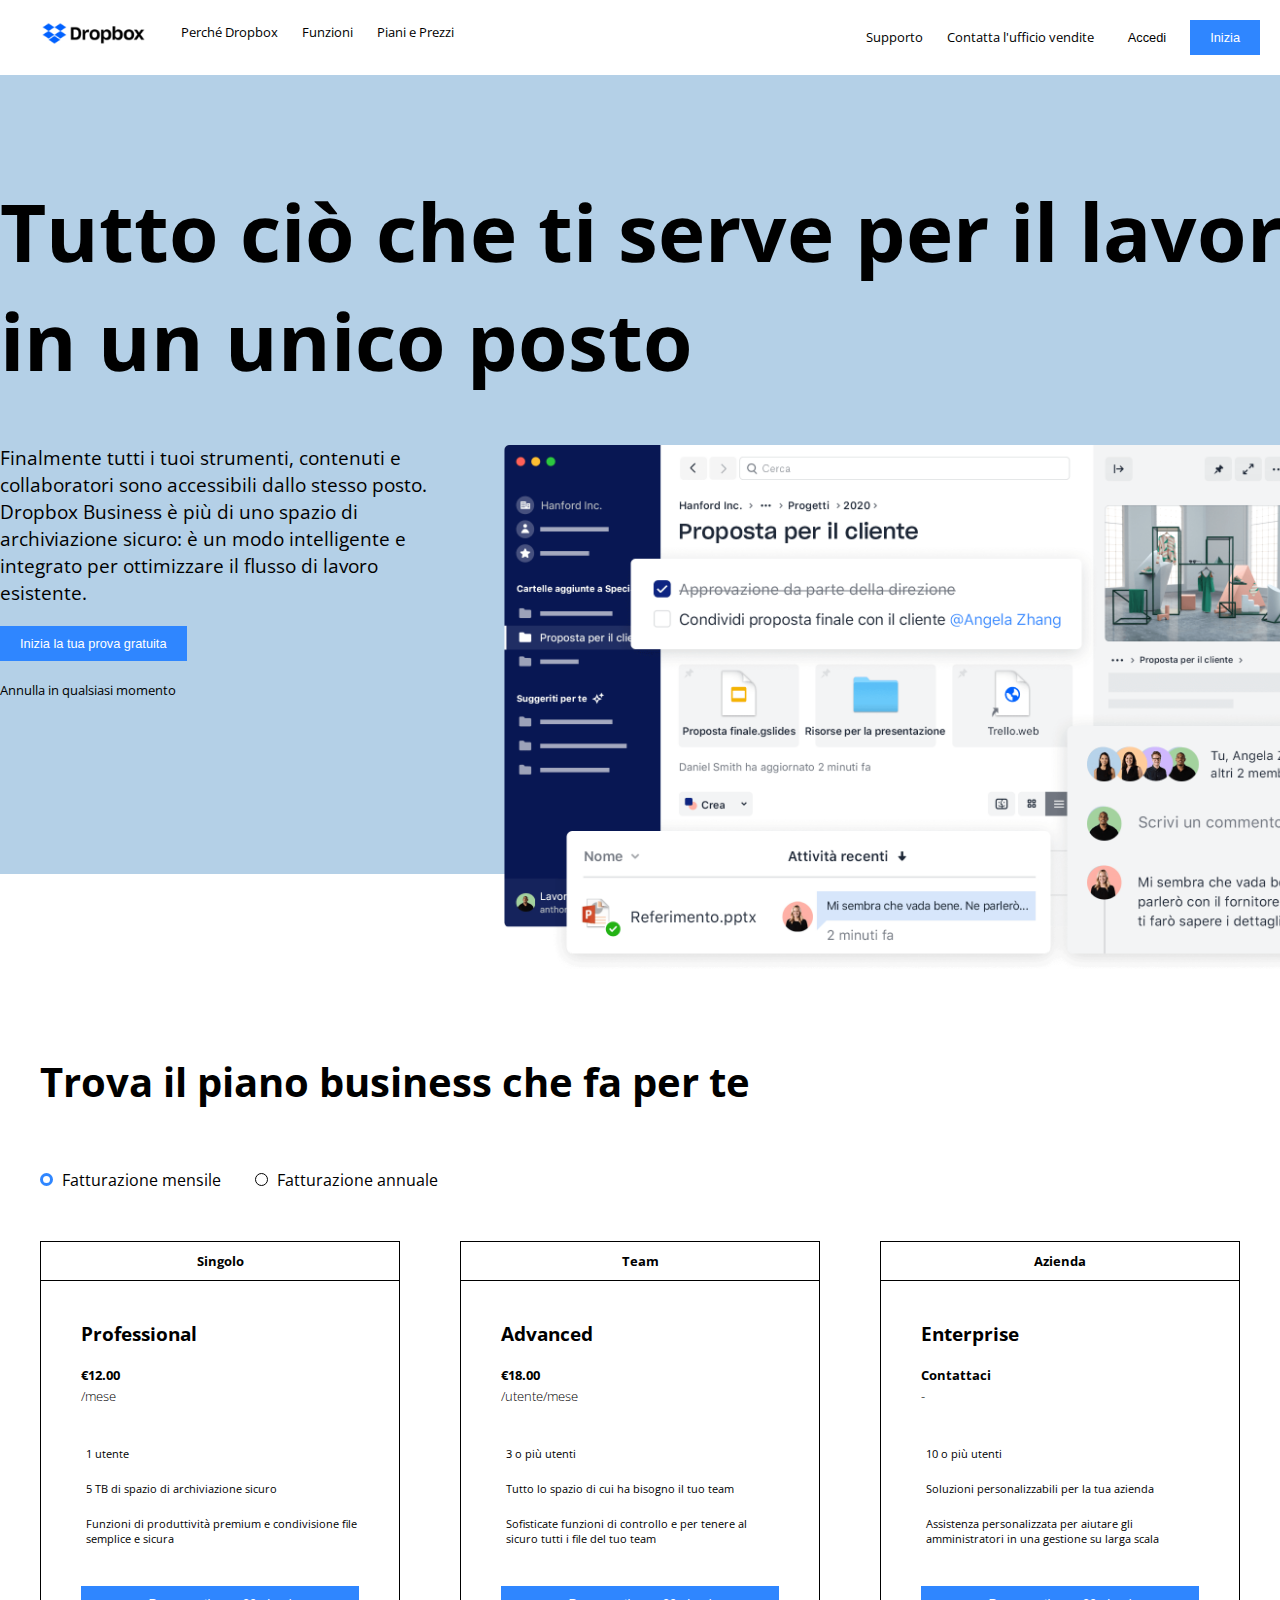
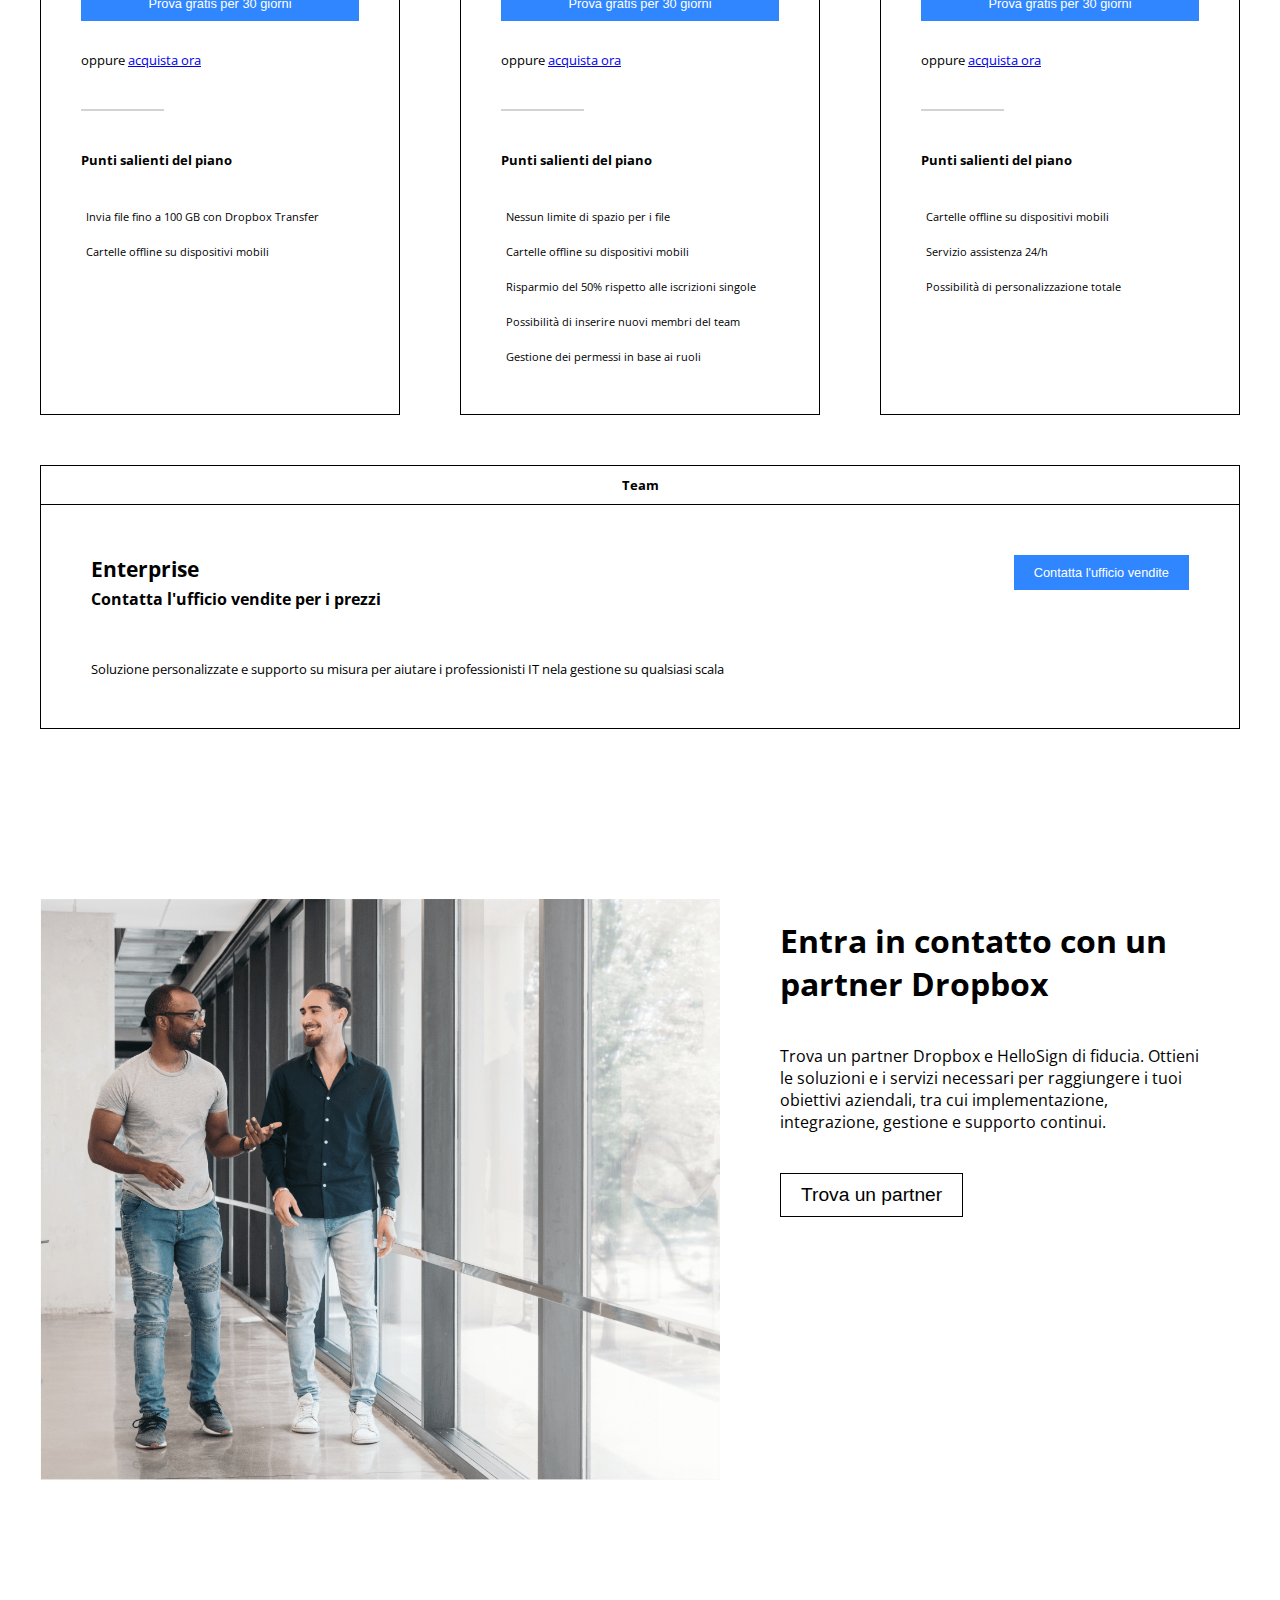
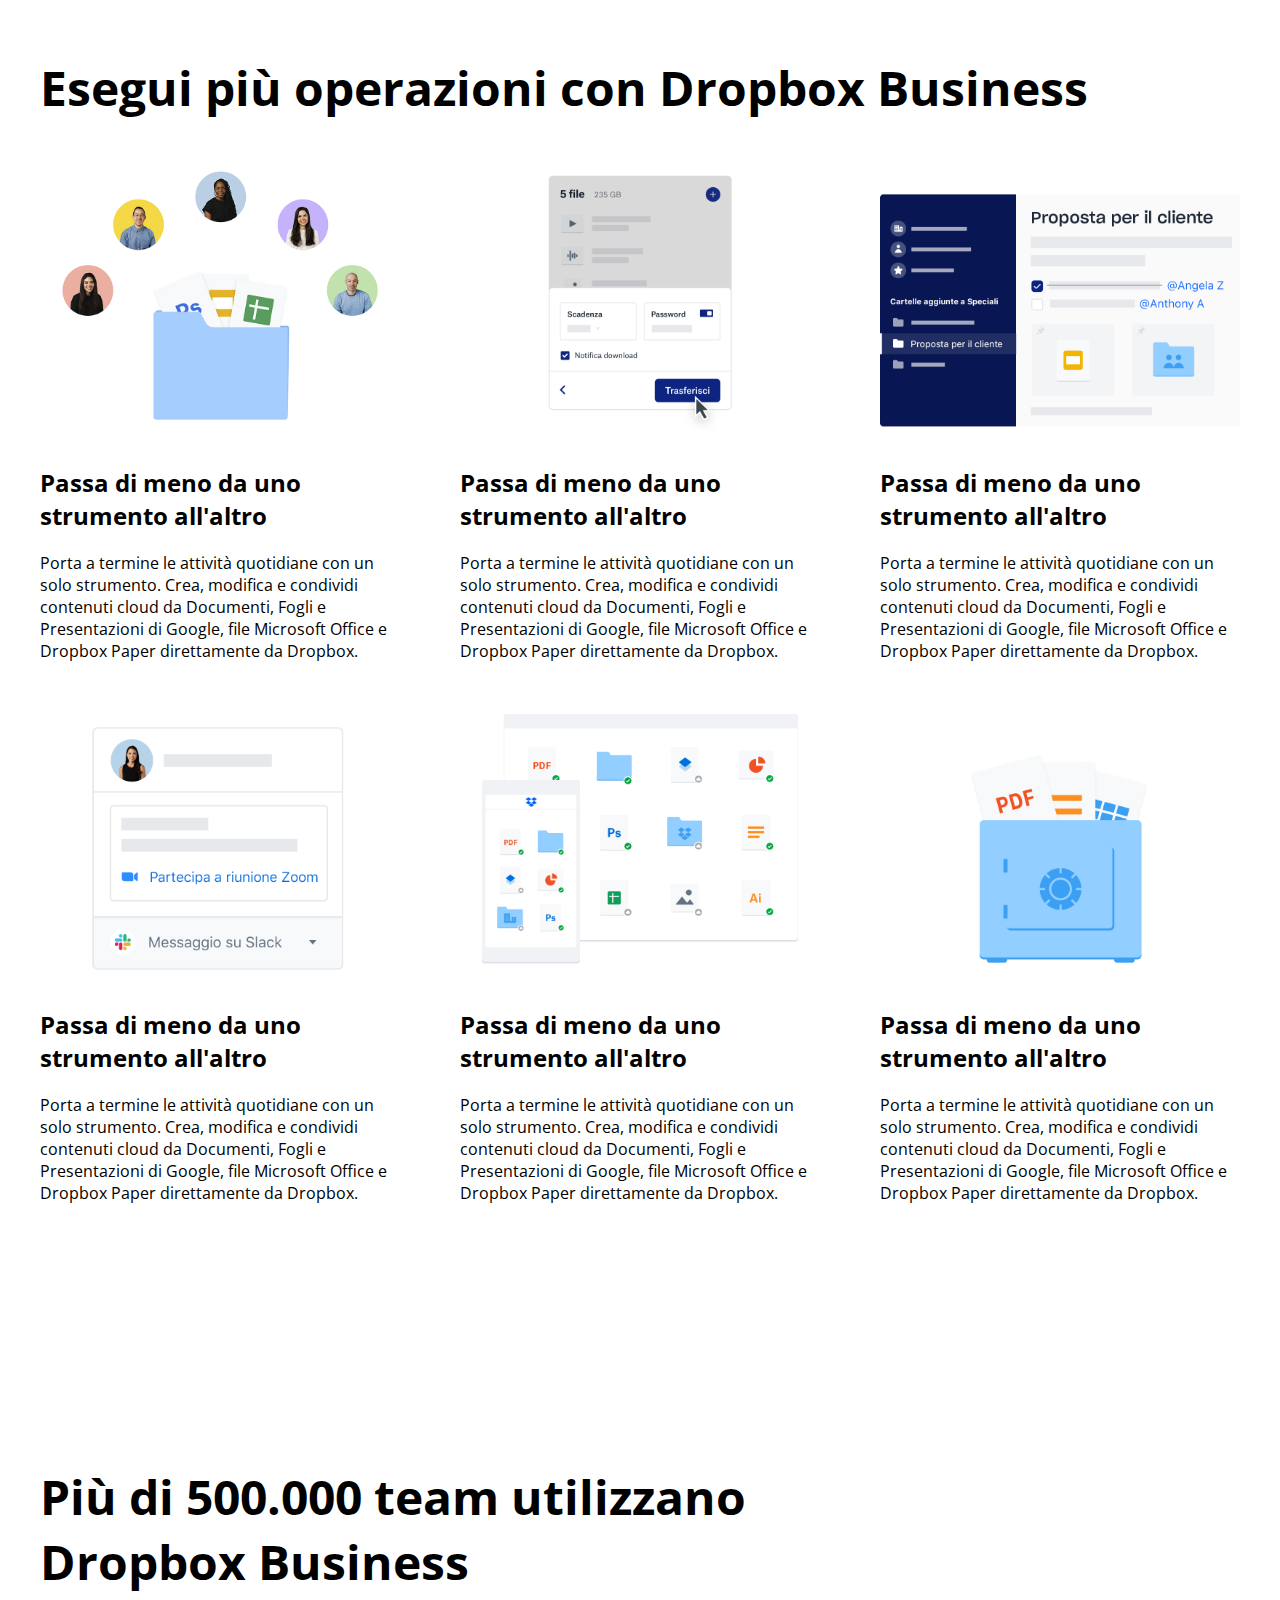
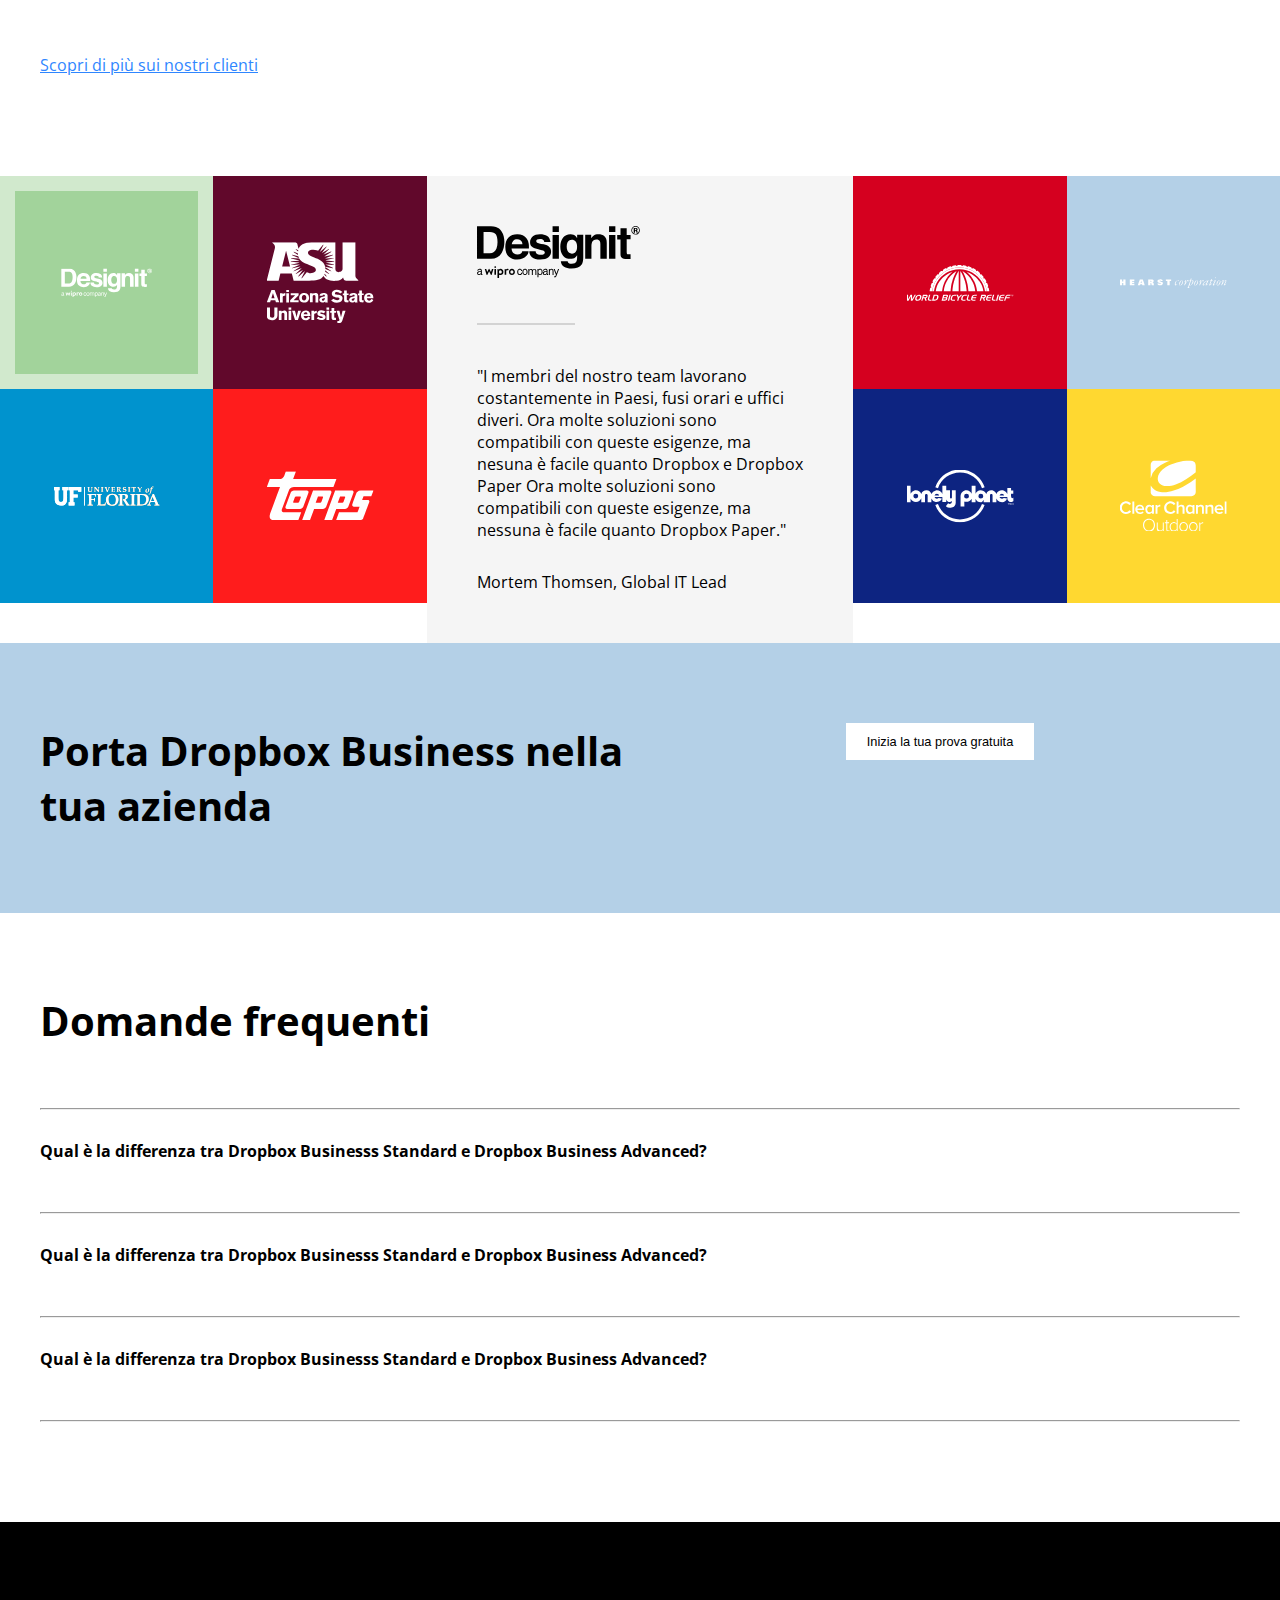
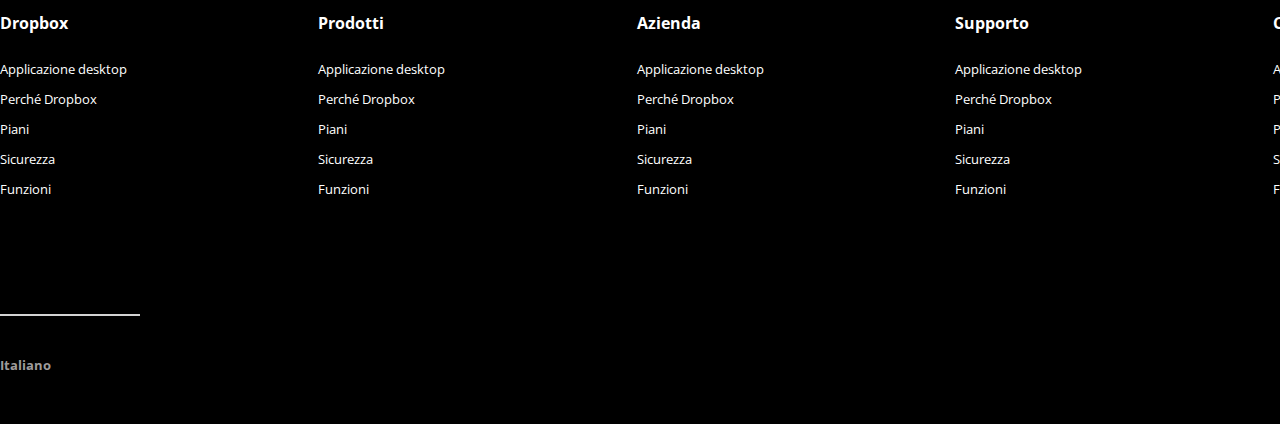
==== commit 2e1ae363: "Bonus 1: Link Freccia Scroll" ====
--- a/index.html
+++ b/index.html
@@ -142,8 +142,12 @@
                                     Annulla in qualsiasi momento
                                 </div>
     
-                                <div class="download-button">
-                                    <i class="fa-solid fa-arrow-down"></i>
+                                <div class="scroll-button">
+
+                                    <a href="#trial">
+                                        <i class="fa-solid fa-arrow-down"></i>
+                                    </a>
+
                                 </div>
     
                             </div>
@@ -801,7 +805,7 @@
 
             <!-- FREE TRIAL -->
 
-            <div class="full-width  trial">
+            <div id="trial" class="full-width  trial">
 
                 <div class="container">
 
--- a/css/style.css
+++ b/css/style.css
@@ -11,6 +11,9 @@
 /* 
     GENERAL
 */
+html {
+    scroll-behavior: smooth;
+  }
 
 body{
     font-family: 'Open Sans', sans-serif;
@@ -104,15 +107,18 @@
     background-color: rgb(238, 235, 235);
 }
 
-.download-button{
+.scroll-button{
     background-color: transparent;
     border: none;
     cursor: pointer;
     display: inline-block;
     padding: 15px;
 }
-
-.download-button:hover{
+.scroll-button a{
+    color: black;
+}
+
+.scroll-button:hover{
     background-color: rgb(238, 235, 235);
     border-radius: 20px;
 }
@@ -638,7 +644,6 @@
 
 footer .footer-col h4{
     padding: 20px 0;
-    cursor: pointer;
 }
 
 footer .footer-col li{
@@ -647,7 +652,12 @@
     line-height: 30px; 
     cursor: pointer;
 }
-footer .footer-col h4:hover,
+
+footer .footer-col li a{
+    text-decoration: none;
+    color: white;
+}
+
 footer .footer-col li:hover{
     text-decoration: underline;
 }
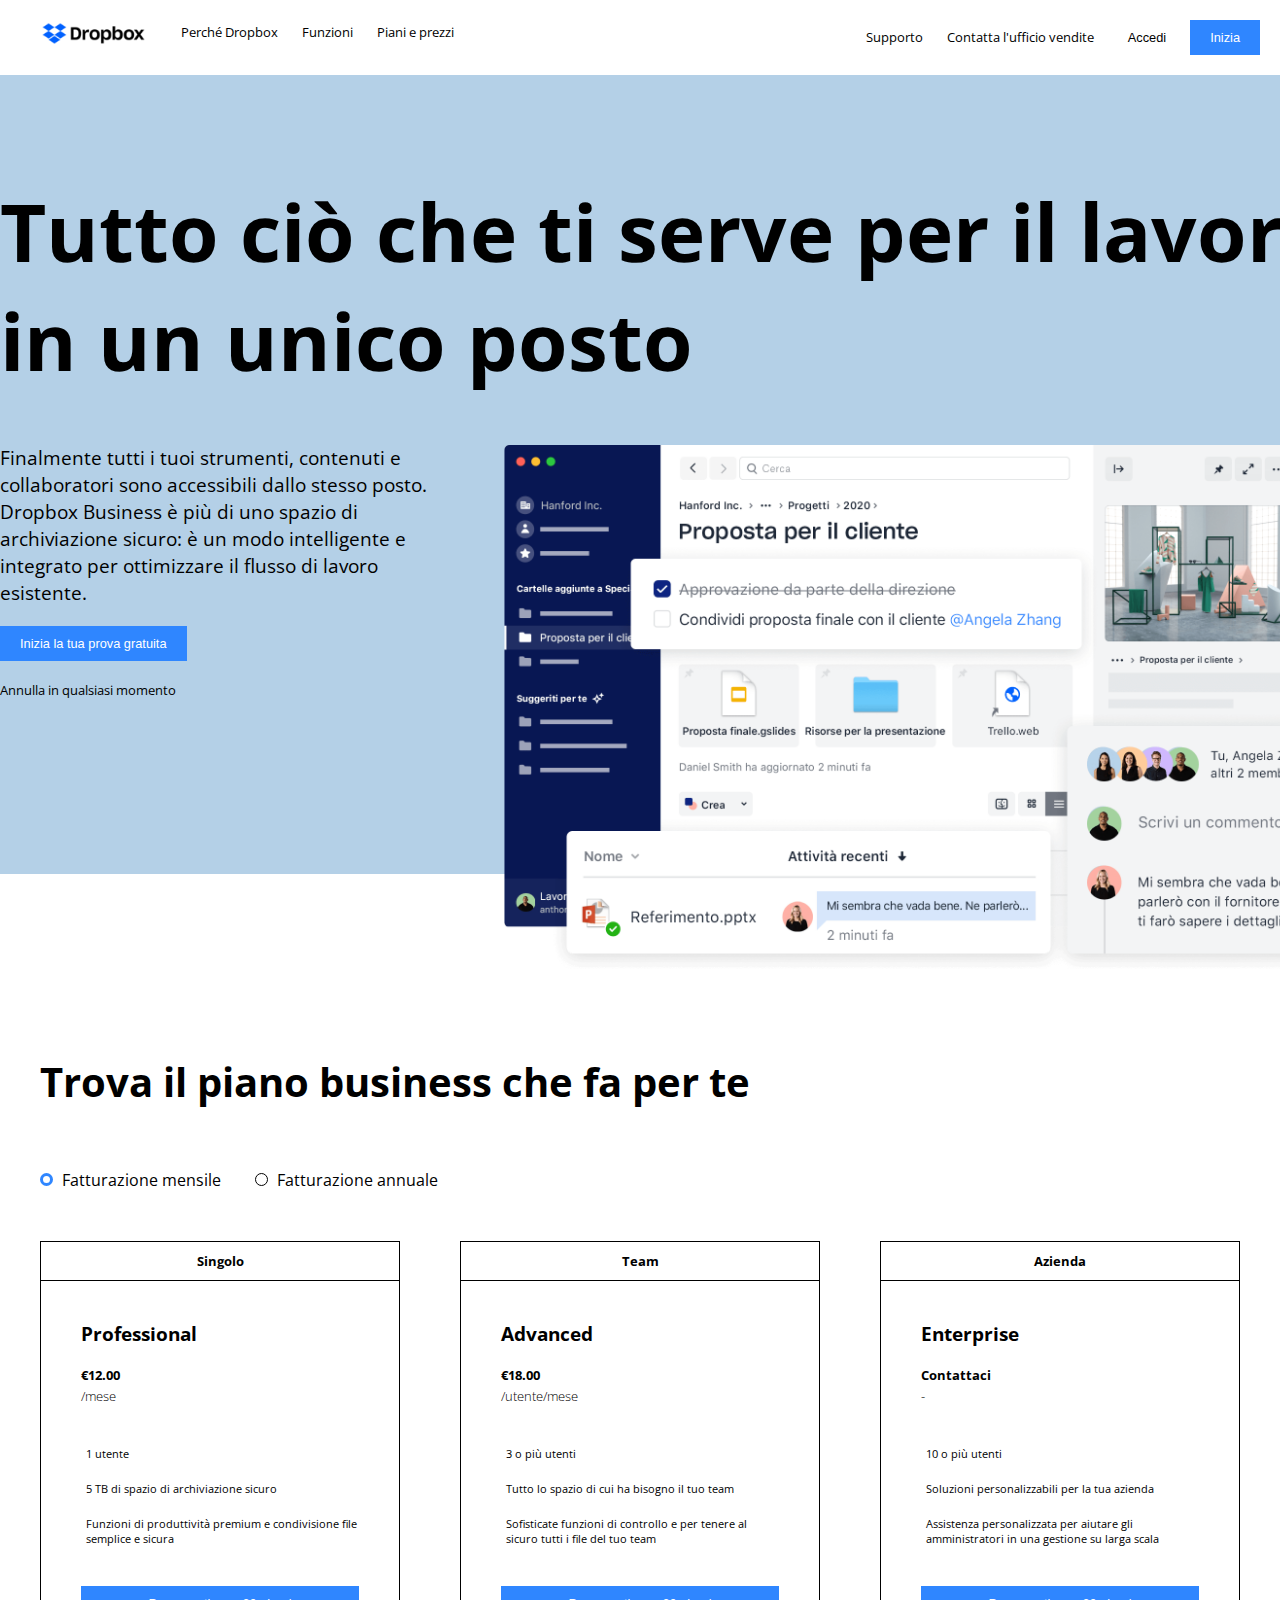
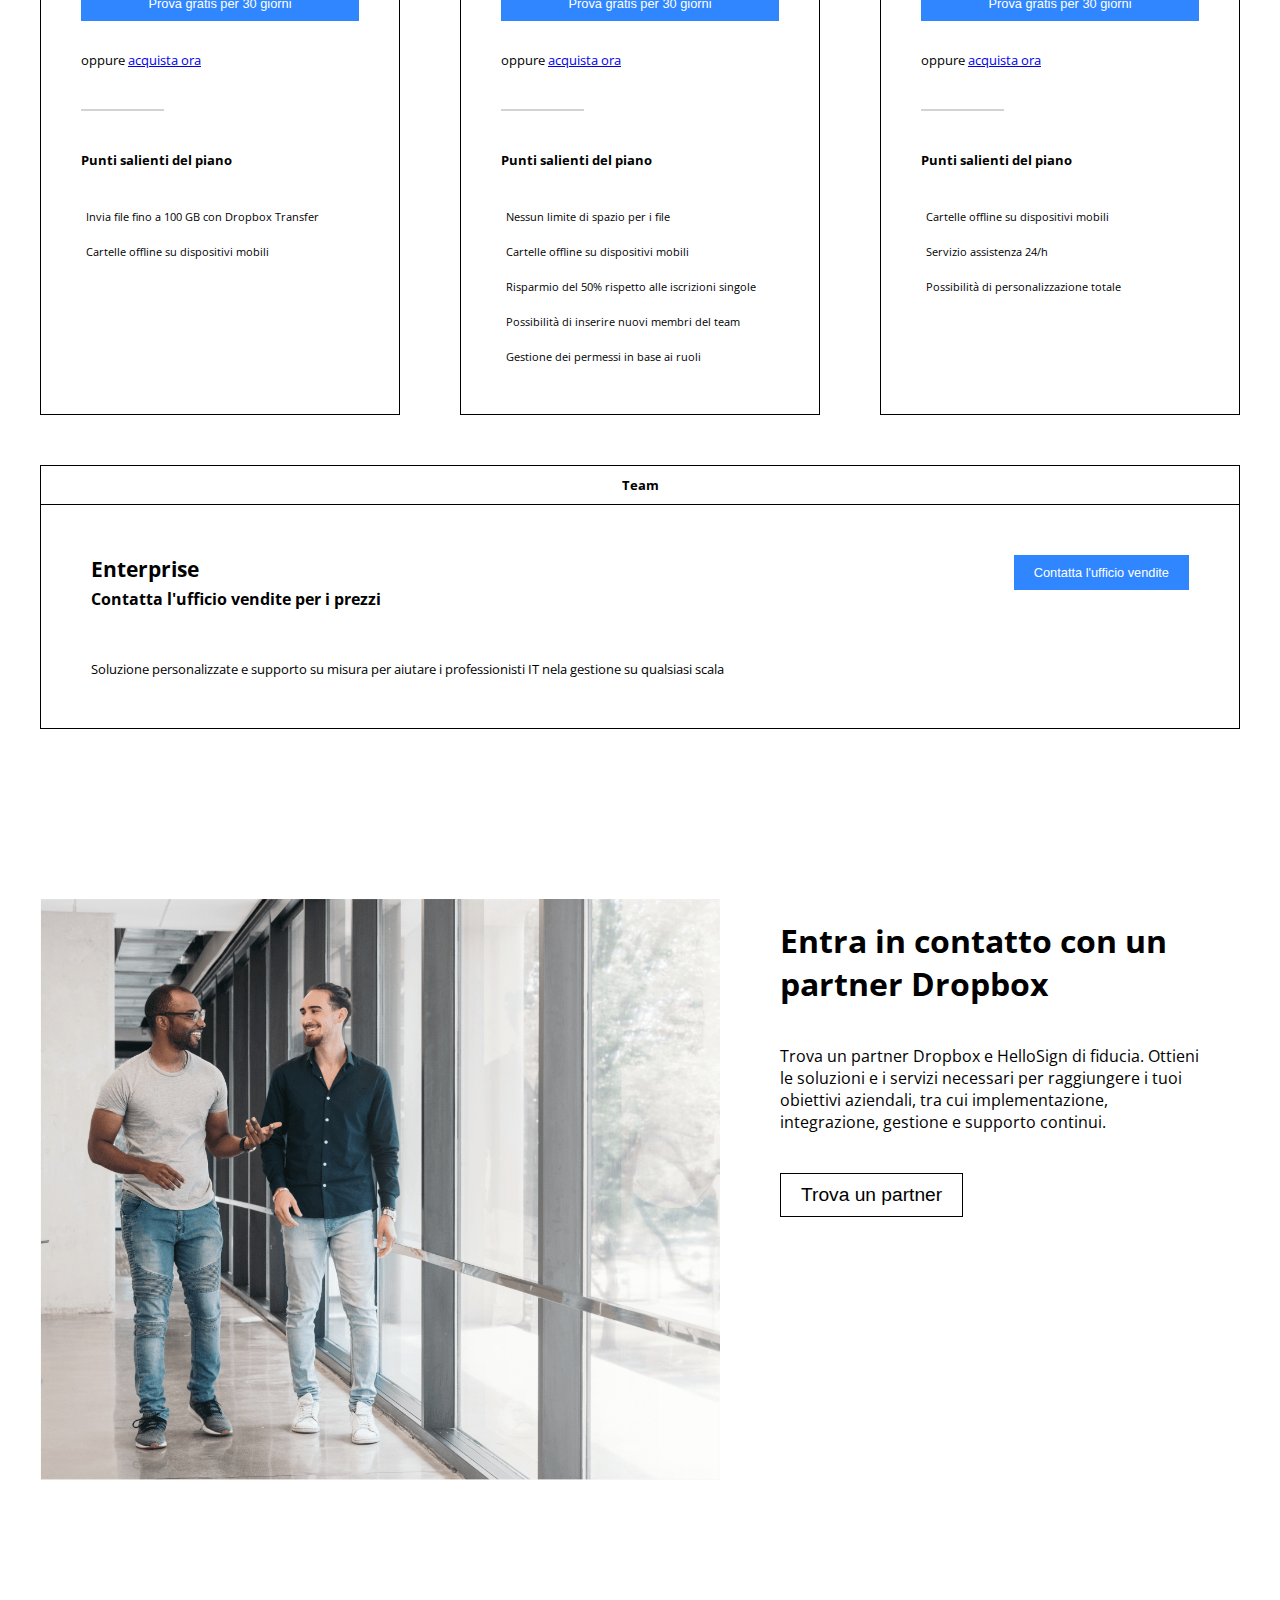
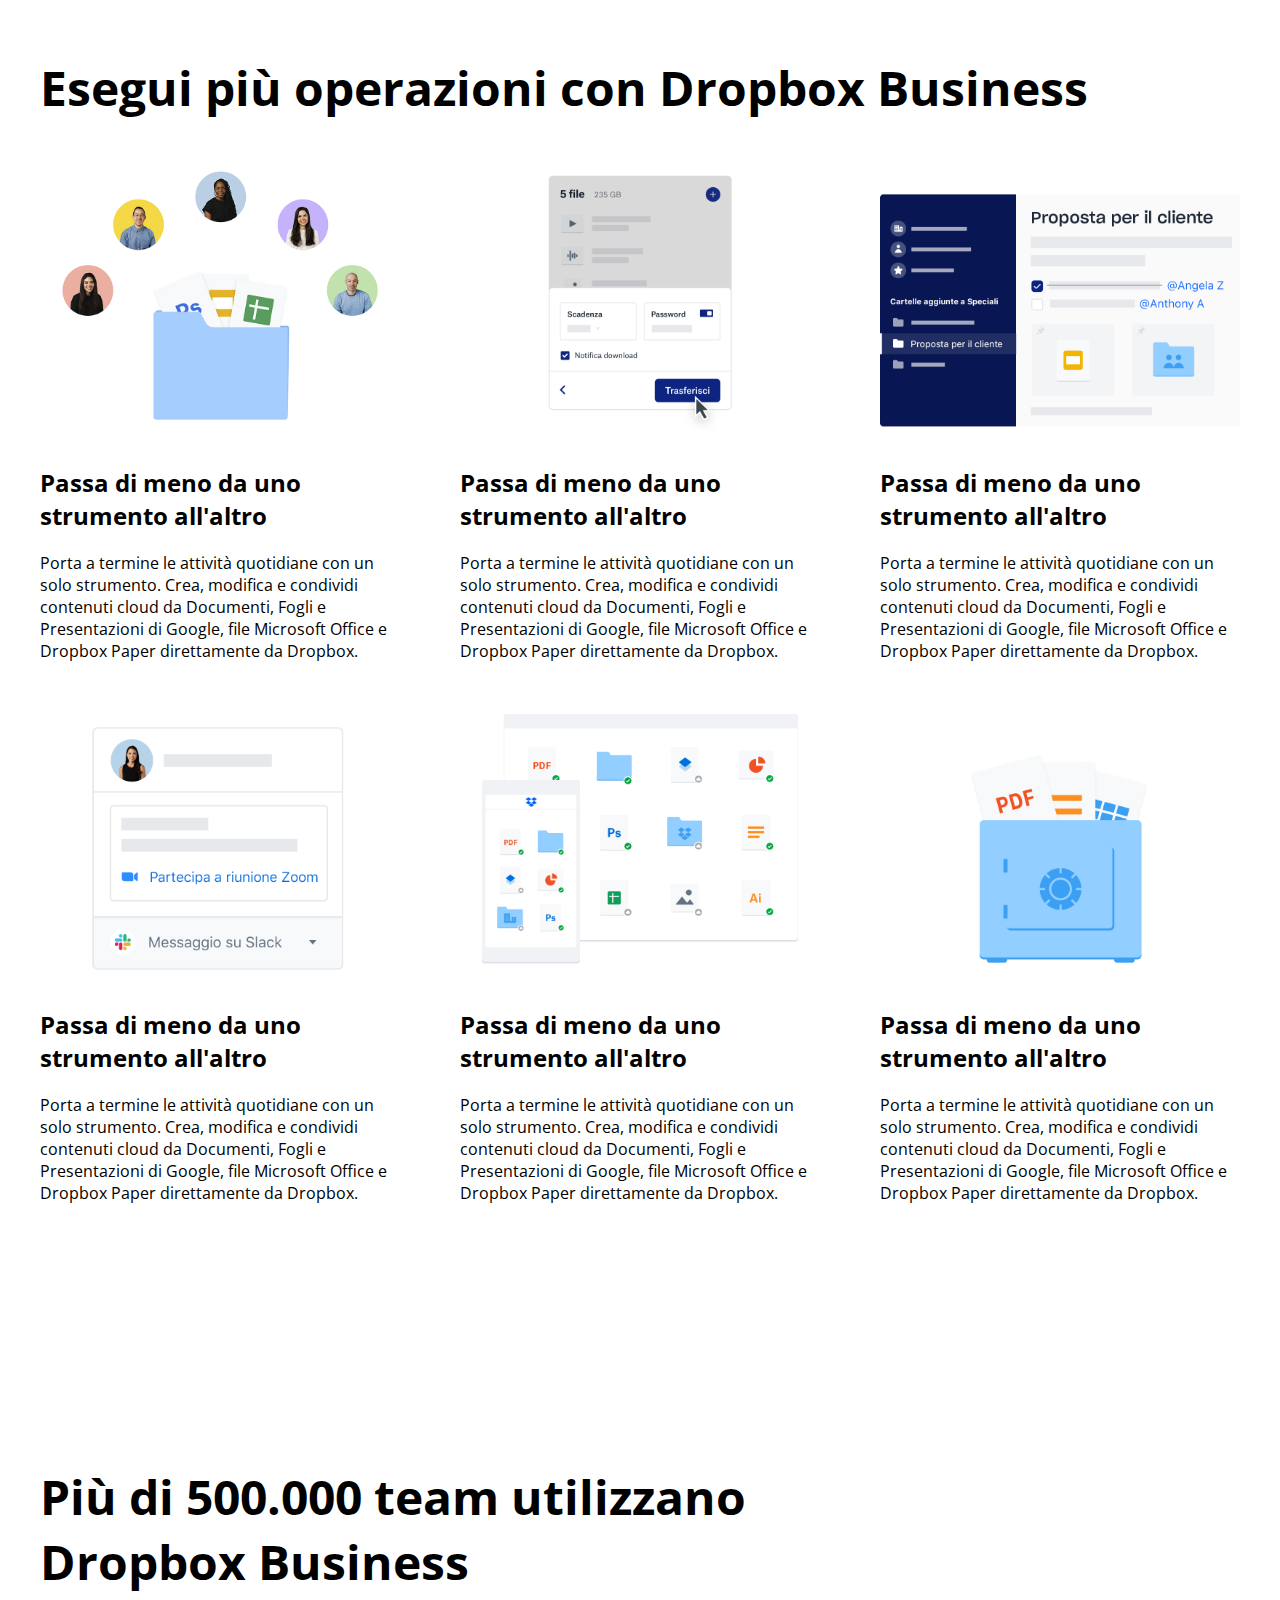
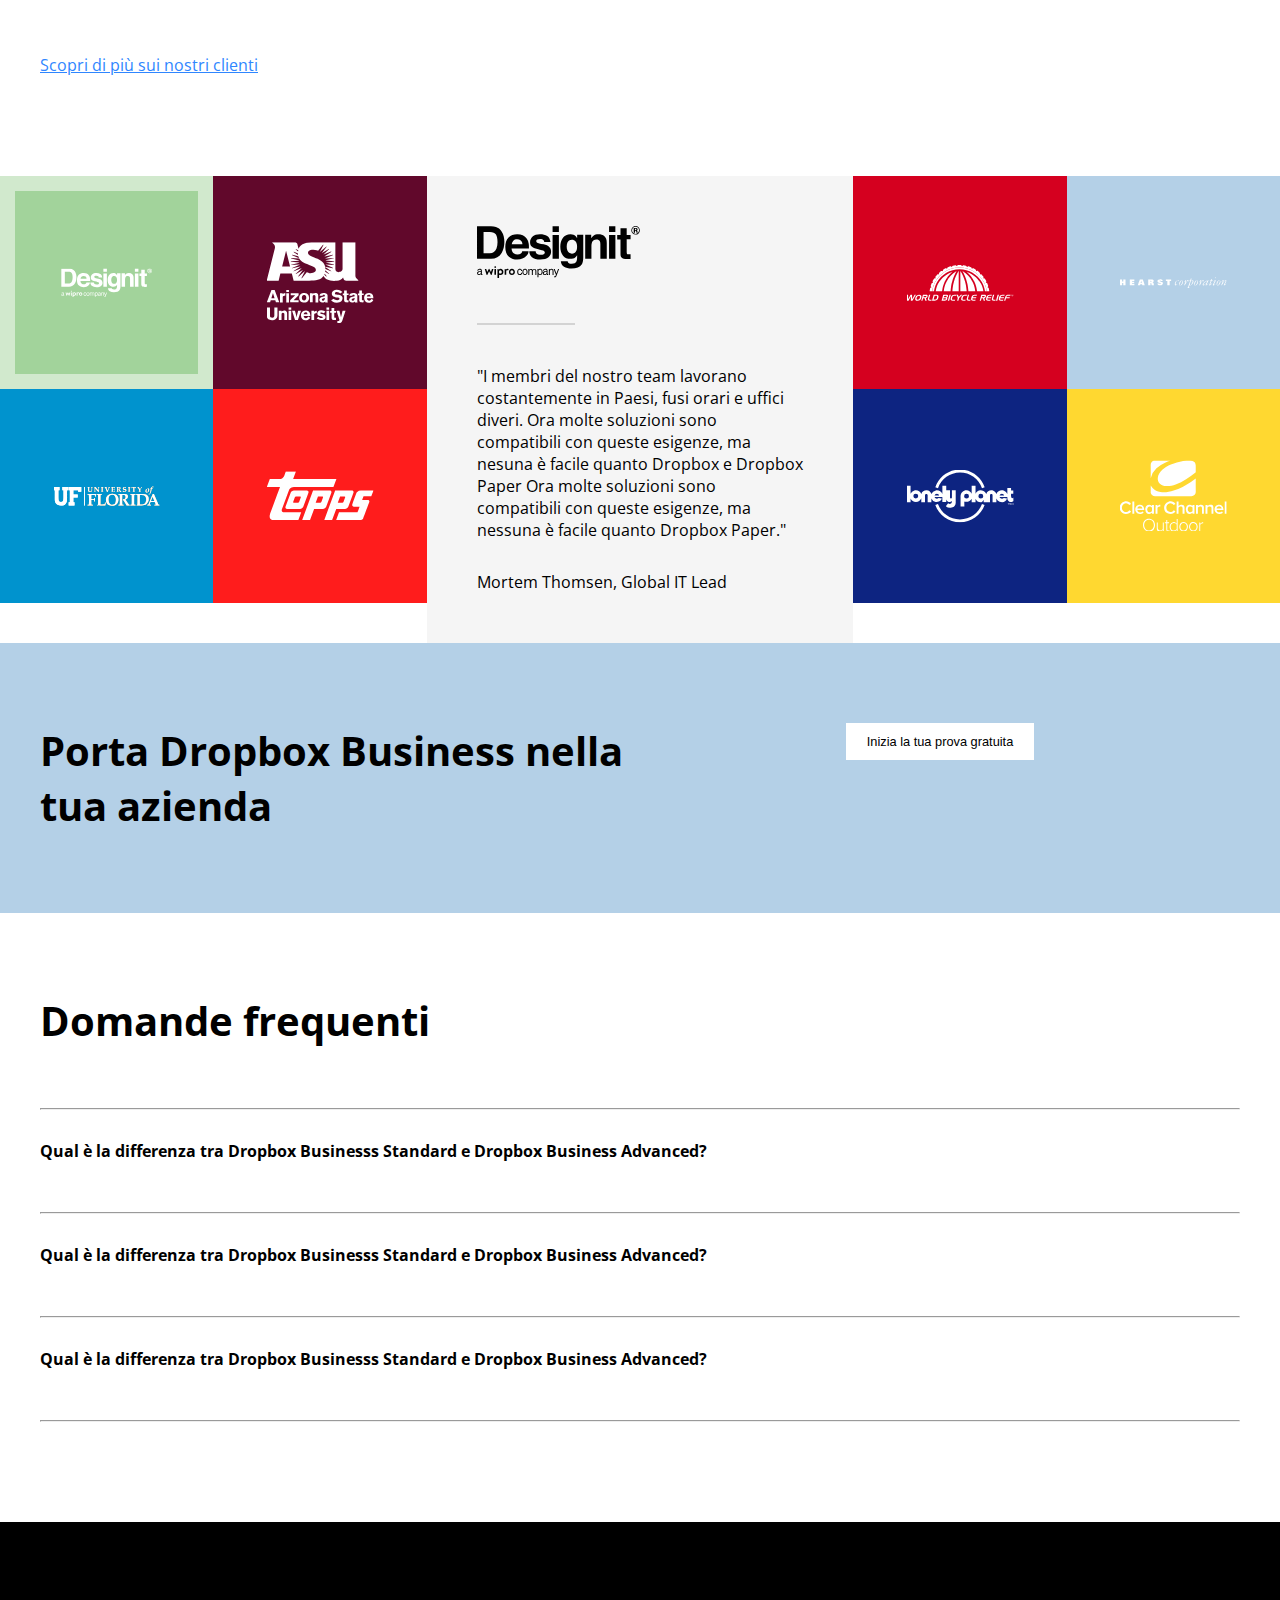
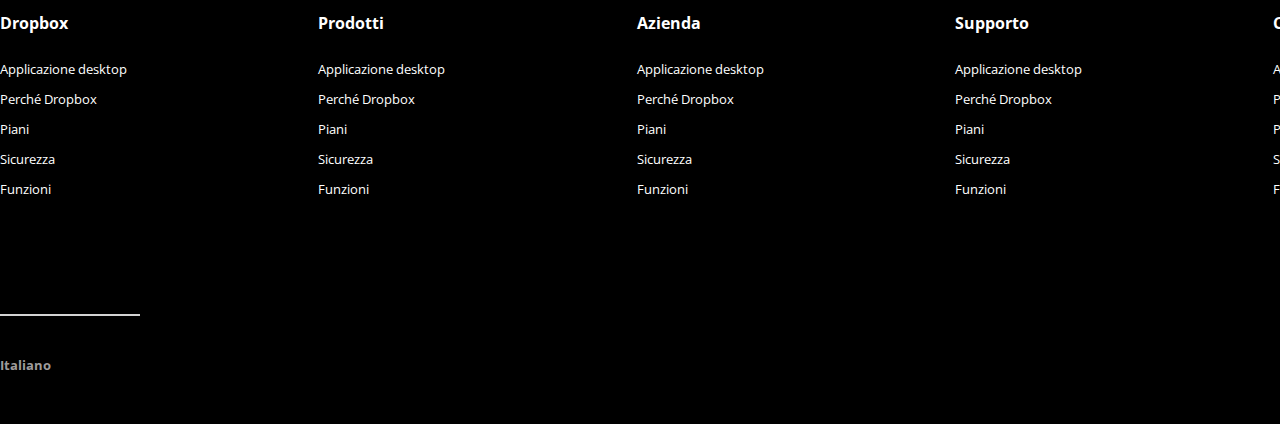
==== commit 171759a6: "Bonus 2: Dropdown menu" ====
--- a/index.html
+++ b/index.html
@@ -43,25 +43,185 @@
 
                                 <li>
 
-                                    <a href="#">
-                                        Perché Dropbox
-                                    </a>
-
-                                </li>
-
-                                <li>
-
-                                    <a href="#">
-                                        Funzioni
-                                    </a>
-
-                                </li>
-
-                                <li>
-
-                                    <a href="#">
-                                        Piani e Prezzi
-                                    </a>
+                                    <div class="dropdown">
+
+                                        <a href="#">
+                                            Perché Dropbox
+                                        </a>
+                                        <div class="dropdown-content">
+
+                                            <ul>
+
+                                                <li>
+
+                                                   <a href="#">
+
+                                                        <div>
+
+                                                            Voce 1
+
+                                                        </div>
+
+                                                   </a>
+
+                                                </li>
+
+                                                <li>
+
+                                                    <a href="#">
+
+                                                        <div>
+
+                                                            Voce 2
+    
+                                                        </div>
+    
+                                                    </a>
+
+                                                </li>
+
+                                                <li>
+
+                                                    <a href="#">
+
+                                                        <div>
+
+                                                            Voce 3
+    
+                                                        </div>
+    
+                                                    </a>
+
+                                                </li>
+
+                                            </ul>
+
+                                        </div>
+
+                                    </div>
+
+
+                                </li>
+
+                                <li>
+
+                                    <div class="dropdown">
+
+                                        <a href="#">
+                                            Funzioni
+                                        </a>
+                                        <div class="dropdown-content">
+
+                                            <ul>
+
+                                                <li>
+
+                                                   <a href="#">
+
+                                                        <div>
+
+                                                            Voce 1
+
+                                                        </div>
+
+                                                   </a>
+
+                                                </li>
+
+                                                <li>
+
+                                                    <a href="#">
+
+                                                        <div>
+
+                                                            Voce 2
+    
+                                                        </div>
+    
+                                                    </a>
+
+                                                </li>
+
+                                                <li>
+
+                                                    <a href="#">
+
+                                                        <div>
+
+                                                            Voce 3
+    
+                                                        </div>
+    
+                                                    </a>
+
+                                                </li>
+
+                                            </ul>
+
+                                        </div>
+
+                                    </div>
+
+                                </li>
+
+                                <li>
+
+                                    <div class="dropdown">
+
+                                        <a href="#">
+                                            Piani e prezzi
+                                        </a>
+                                        <div class="dropdown-content">
+
+                                            <ul>
+
+                                                <li>
+
+                                                   <a href="#">
+
+                                                        <div>
+
+                                                            Voce 1
+
+                                                        </div>
+
+                                                   </a>
+
+                                                </li>
+
+                                                <li>
+
+                                                    <a href="#">
+
+                                                        <div>
+
+                                                            Voce 2
+    
+                                                        </div>
+    
+                                                    </a>
+
+                                                </li>
+
+                                                <li>
+
+                                                    <a href="#">
+
+                                                        <div>
+
+                                                            Voce 3
+    
+                                                        </div>
+    
+                                                    </a>
+
+                                                </li>
+
+                                            </ul>
+
+                                        </div>
+
+                                    </div>
 
                                 </li>
 
@@ -79,17 +239,123 @@
 
                             <li>
                                 
-                                <a href="#">
-                                    Supporto
-                                </a>
+                                <div class="dropdown">
+
+                                    <a href="#">
+                                        Supporto
+                                    </a>
+                                    <div class="dropdown-content">
+
+                                        <ul>
+
+                                            <li>
+
+                                               <a href="#">
+
+                                                    <div>
+
+                                                        Voce 1
+
+                                                    </div>
+
+                                               </a>
+
+                                            </li>
+
+                                            <li>
+
+                                                <a href="#">
+
+                                                    <div>
+
+                                                        Voce 2
+
+                                                    </div>
+
+                                                </a>
+
+                                            </li>
+
+                                            <li>
+
+                                                <a href="#">
+
+                                                    <div>
+
+                                                        Voce 3
+
+                                                    </div>
+
+                                                </a>
+
+                                            </li>
+
+                                        </ul>
+
+                                    </div>
+
+                                </div>
 
                             </li>
 
                             <li>
 
-                                <a href="#">
-                                    Contatta l'ufficio vendite
-                                </a>
+                                <div class="dropdown">
+
+                                    <a href="#">
+                                        Contatta l'ufficio vendite
+                                    </a>
+                                    <div class="dropdown-content">
+
+                                        <ul>
+
+                                            <li>
+
+                                               <a href="#">
+
+                                                    <div>
+
+                                                        Voce 1
+
+                                                    </div>
+
+                                               </a>
+
+                                            </li>
+
+                                            <li>
+
+                                                <a href="#">
+
+                                                    <div>
+
+                                                        Voce 2
+
+                                                    </div>
+
+                                                </a>
+
+                                            </li>
+
+                                            <li>
+
+                                                <a href="#">
+
+                                                    <div>
+
+                                                        Voce 3
+
+                                                    </div>
+
+                                                </a>
+
+                                            </li>
+
+                                        </ul>
+
+                                    </div>
+
+                                </div>
 
                              </li>
                             
--- a/css/style.css
+++ b/css/style.css
@@ -173,6 +173,40 @@
     color:#2F86FF;
 }
 
+header .dropdown {
+    position: relative;
+    display: inline-block;
+  }
+
+
+header .dropdown-content {
+    display: none;
+    position: absolute;
+    background-color: white;
+    z-index: 999;
+    width: 150px;
+}
+
+header .dropdown-content li{
+    width: 100%;
+    padding: 15px;
+}
+
+header .dropdown-content:last-of-type li{
+    text-align: left;
+}
+
+header .dropdown-content li:hover{
+    background-color: #f9f9f9;
+}
+
+header .dropdown-content li:hover a{
+    color:#2F86FF;
+}
+
+header .dropdown:hover .dropdown-content {
+    display: block;
+}
 
 /* 
     MAIN
